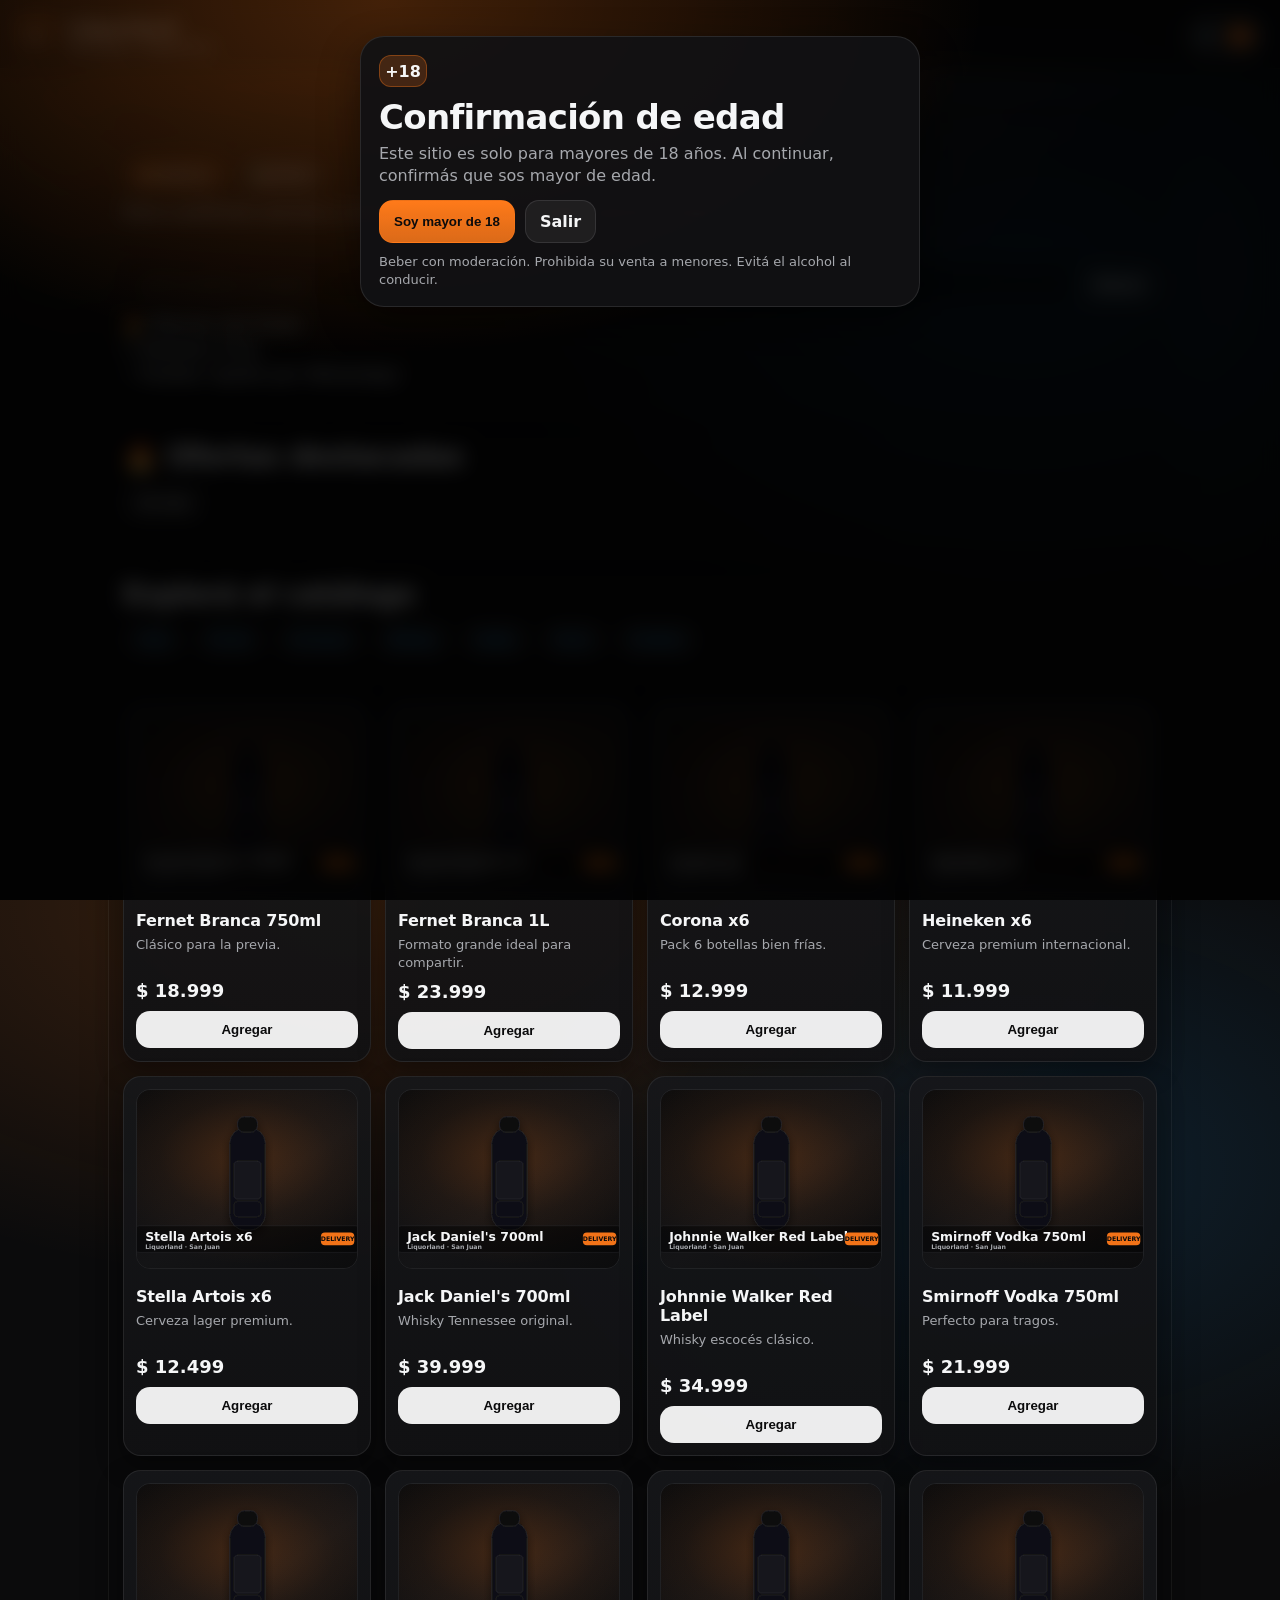
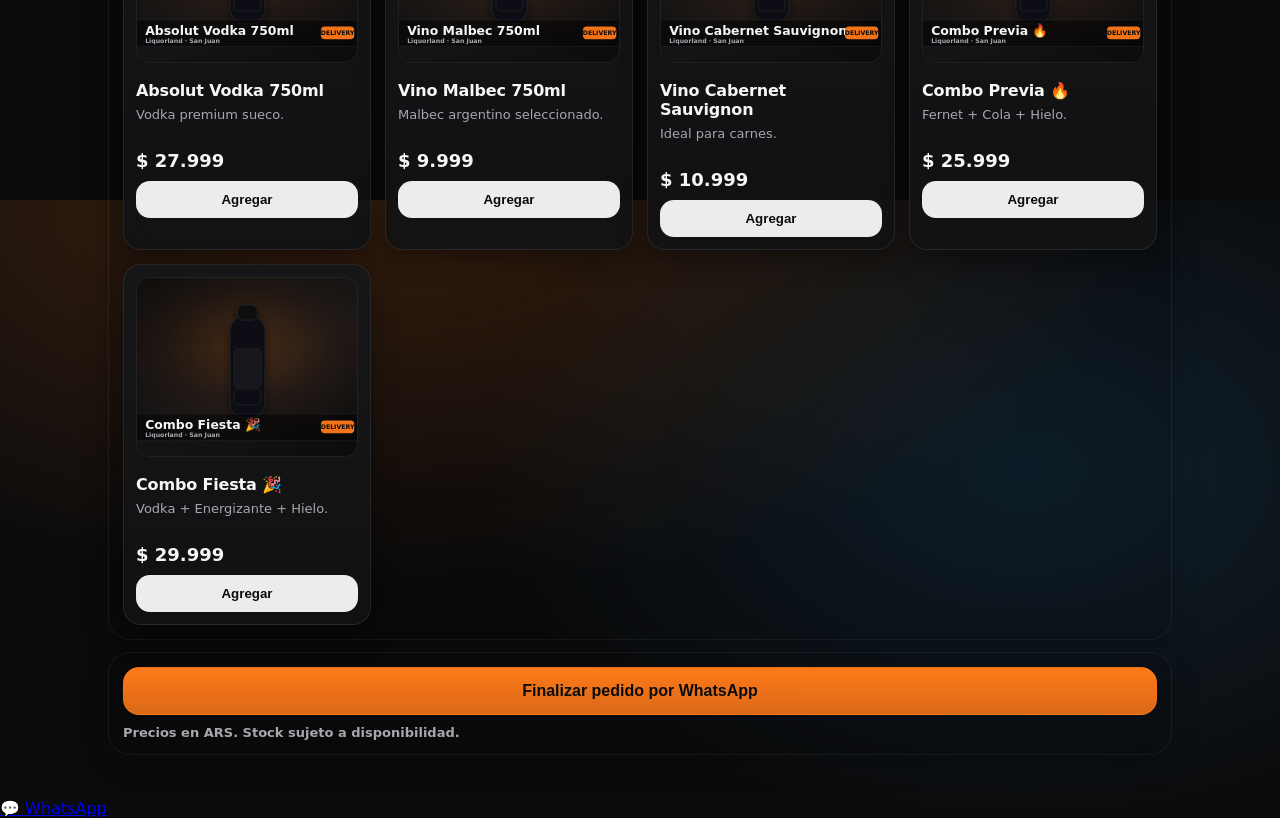
==== index.html @ d466c872 "Update index.html" ====
<!doctype html>
<html lang="es">
<head>
  <meta charset="utf-8" />
  <meta name="viewport" content="width=device-width,initial-scale=1" />
  <meta name="theme-color" content="#0b0b0c" />
  <title>Liquorland | Delivery San Juan</title>
  <meta name="description" content="Liquorland — Bebidas y entrega a domicilio en San Juan. Pedidos por WhatsApp. Catálogo tipo app." />

  <!-- PWA -->
  <link rel="manifest" href="manifest.webmanifest" />
  <link rel="icon" href="icons/icon-192.png" />
  <link rel="apple-touch-icon" href="icons/icon-192.png" />

  <link rel="stylesheet" href="styles.css" />
</head>

<body>

  <!-- AGE GATE (+18) -->
  <div class="agegate" id="ageGate">
    <div class="agegate__card" role="dialog" aria-modal="true">
      <div class="agegate__badge">+18</div>
      <h1 class="agegate__title">Confirmación de edad</h1>
      <p class="agegate__text">
        Este sitio es solo para mayores de 18 años. Al continuar, confirmás que sos mayor de edad.
      </p>

      <div class="agegate__actions">
        <button class="btn btn--primary" id="ageYes">Soy mayor de 18</button>
        <a class="btn btn--ghost" id="ageNo" href="https://www.google.com">Salir</a>
      </div>

      <p class="agegate__fineprint">
        Beber con moderación. Prohibida su venta a menores. Evitá el alcohol al conducir.
      </p>
    </div>
  </div>

  <!-- TOP BAR -->
  <header class="topbar">
    <div class="topbar__brand">
      <div class="logo">L</div>
      <div class="brandtext">
        <div class="brandname">Liquorland</div>
        <div class="brandsub">San Juan, Argentina</div>
      </div>
    </div>

    <button class="cartbtn" type="button" onclick="checkout()" aria-label="Carrito">
      <span class="carticon">🛒</span>
      <span class="cartcount" id="cartCount">0</span>
    </button>
  </header>

  <main class="wrap">

    <!-- BANNER SLIDER (como Liquorland AU) -->
    <section class="hero">
      <div class="hero__track" id="heroTrack"></div>
      <div class="hero__dots" id="heroDots"></div>
    </section>

    <!-- MODE SELECT -->
    <section class="mode">
      <div class="mode__row">
        <button class="pill pill--active" type="button">🚚 Delivery</button>
        <button class="pill" type="button">🛍️ Retiro</button>
      </div>
      <p class="mode__note">Para confirmar precios y disponibilidad, elegí cómo querés comprar hoy.</p>
    </section>

    <!-- SEARCH -->
    <section class="search">
      <div class="search__bar">
        <input id="searchInput" type="search" placeholder="¿Qué te podemos conseguir?" autocomplete="off" />
        <button id="searchBtn" type="button" class="btn btn--ghost">Buscar</button>
      </div>
      <div class="bullets">
        <div>🔥 Ofertas del finde</div>
        <div>❄️ Bebidas frías</div>
        <div>⚡ Pedido rápido por WhatsApp</div>
      </div>
    </section>

    <!-- OFERTAS DESTACADAS (auto) -->
    <section class="offers">
      <div class="offers__head">
        <h2 class="h2">🔥 Ofertas destacadas</h2>
        <button class="btn btn--ghost btn--sm" type="button" onclick="scrollOffers(1)">Ver más</button>
      </div>
      <div class="offers__row" id="offersRow"></div>
    </section>

    <!-- CATEGORIES -->
    <section class="cats">
      <h2 class="h2">Explorá el catálogo</h2>
      <div id="categories" class="categories"></div>
    </section>

    <!-- PRODUCTS GRID -->
    <section class="grid">
      <div id="products"></div>
    </section>

    <!-- CHECKOUT -->
    <section class="checkout">
      <button id="checkoutBtn" class="btn btn--primary btn--full" type="button" onclick="checkout()">
        Finalizar pedido por WhatsApp
      </button>
      <div class="installRow">
        <button id="installBtn" class="btn btn--ghost btn--full" type="button" style="display:none">
          📲 Instalar Liquorland (App)
        </button>
      </div>
      <p class="fine">Precios en ARS. Stock sujeto a disponibilidad.</p>
    </section>

  </main>

  <!-- WhatsApp Floating Button -->
  <a class="fab" id="fabWhats" href="#" target="_blank" rel="noopener">
    <span class="fab__icon">💬</span>
    <span class="fab__text">WhatsApp</span>
  </a>

  <script src="app.js"></script>

  <!-- AgeGate -->
  <script>
    (function () {
      const gate = document.getElementById("ageGate");
      const yes = document.getElementById("ageYes");
      if (!gate || !yes) return;

      const ok = localStorage.getItem("ageVerified") === "true";
      if (ok) gate.style.display = "none";

      yes.addEventListener("click", () => {
        localStorage.setItem("ageVerified", "true");
        gate.style.display = "none";
      });
    })();
  </script>
</body>
</html>
---- styles.css ----
/* =========================
   LIQUORLAND — APP UI CSS
   ========================= */

:root{
  --bg:#0b0b0c;
  --panel:#121214;
  --card:#16171a;
  --card2:#1b1c20;
  --text:#f5f6f7;
  --muted:#a6a8ad;
  --line:#23242a;
  --accent:#ff7a1a;
  --accent2:#2aa7ff;

  --r-xl:22px;
  --r-lg:18px;
  --r-md:14px;

  --shadow: 0 16px 40px rgba(0,0,0,.45);
}

*{box-sizing:border-box}
html,body{height:100%}
body{
  margin:0;
  font-family: system-ui, -apple-system, Segoe UI, Roboto, Arial;
  background: radial-gradient(1200px 600px at 30% 0%, rgba(255,122,26,.20), transparent 65%),
              radial-gradient(900px 600px at 80% 30%, rgba(42,167,255,.14), transparent 60%),
              var(--bg);
  color:var(--text);
}

/* =========================
   TOPBAR
========================= */
.topbar{
  position:sticky;
  top:0;
  z-index:50;
  display:flex;
  align-items:center;
  justify-content:space-between;
  gap:12px;
  padding:14px 14px 10px;
  background: rgba(11,11,12,.78);
  backdrop-filter: blur(14px);
  border-bottom:1px solid rgba(255,255,255,.06);
}

.topbar__brand{
  display:flex;
  align-items:center;
  gap:10px;
  min-width:0;
}
.logo{
  width:44px;
  height:44px;
  border-radius:14px;
  display:grid;
  place-items:center;
  font-weight:900;
  background: linear-gradient(180deg, rgba(255,122,26,.22), rgba(0,0,0,.22));
  border: 1px solid rgba(255,122,26,.35);
  box-shadow: 0 10px 30px rgba(0,0,0,.35);
}
.brandtext{min-width:0}
.brandname{
  font-weight:900;
  font-size:18px;
  line-height:1.1;
}
.brandsub{
  color:var(--muted);
  font-weight:600;
  font-size:13px;
  margin-top:2px;
}

.cartbtn{
  display:flex;
  align-items:center;
  gap:8px;
  padding:10px 12px;
  border-radius:999px;
  background: rgba(255,255,255,.08);
  border: 1px solid rgba(255,255,255,.10);
  color:var(--text);
}
.cartbtn:active{transform:scale(.98)}
.carticon{font-size:18px}
.cartcount{
  min-width:26px;
  height:22px;
  padding:0 8px;
  border-radius:999px;
  background: rgba(255,122,26,.85);
  color:#0b0b0c;
  font-weight:900;
  display:grid;
  place-items:center;
}

/* =========================
   WRAP / SECTIONS
========================= */
.wrap{
  max-width:1100px;
  margin:0 auto;
  padding:12px 12px 26px;
}

.h2{
  margin: 14px 0 10px;
  font-size:28px;
  letter-spacing:-.02em;
}

section{
  background: rgba(0,0,0,.14);
  border: 1px solid rgba(255,255,255,.06);
  border-radius: var(--r-xl);
  box-shadow: 0 10px 30px rgba(0,0,0,.18);
  padding:14px;
  margin: 12px 0;
}

/* =========================
   AGE GATE
========================= */
.agegate{
  position:fixed;
  inset:0;
  z-index:999;
  display:flex;
  align-items:flex-start;
  justify-content:center;
  padding:18px;
  background:
    radial-gradient(1000px 600px at 30% 0%, rgba(255,122,26,.25), transparent 60%),
    rgba(0,0,0,.78);
  backdrop-filter: blur(10px);
}
.agegate__card{
  width:min(560px, 100%);
  margin-top:18px;
  background: rgba(18,18,20,.92);
  border: 1px solid rgba(255,255,255,.10);
  border-radius: 24px;
  padding:18px;
  box-shadow: var(--shadow);
}
.agegate__badge{
  width:48px;
  height:32px;
  border-radius:12px;
  display:grid;
  place-items:center;
  font-weight:900;
  background: rgba(255,122,26,.20);
  border:1px solid rgba(255,122,26,.35);
}
.agegate__title{
  margin:10px 0 6px;
  font-size:34px;
  letter-spacing:-.02em;
}
.agegate__text{
  margin:0 0 14px;
  color:var(--muted);
  line-height:1.35;
}
.agegate__actions{
  display:flex;
  gap:10px;
  flex-wrap:wrap;
  margin: 10px 0 10px;
}
.agegate__fineprint{
  margin:10px 0 0;
  color:var(--muted);
  font-size:13px;
  line-height:1.35;
}

/* =========================
   BUTTONS / PILLS
========================= */
.btn{
  border:none;
  cursor:pointer;
  text-decoration:none;
  display:inline-flex;
  align-items:center;
  justify-content:center;
  gap:8px;
  padding:11px 14px;
  border-radius: 14px;
  font-weight:800;
  color:var(--text);
  background: rgba(255,255,255,.08);
  border:1px solid rgba(255,255,255,.10);
}
.btn:active{transform:scale(.98)}
.btn--primary{
  background: linear-gradient(180deg, rgba(255,122,26,1), rgba(255,122,26,.85));
  color:#0b0b0c;
  border:1px solid rgba(255,122,26,.45);
}
.btn--ghost{
  background: rgba(255,255,255,.06);
}
.btn--full{
  width:100%;
  padding:14px 16px;
  border-radius: 16px;
  font-size:16px;
}

.mode{
  position:relative;
}
.mode__note{
  margin:10px 0 0;
  color:var(--muted);
  font-weight:600;
}

.pill{
  border:none;
  cursor:pointer;
  padding:10px 14px;
  border-radius:999px;
  font-weight:900;
  color:var(--text);
  background: rgba(255,255,255,.07);
  border:1px solid rgba(255,255,255,.10);
  margin-right:8px;
}
.pill--active{
  background: rgba(255,122,26,.16);
  border:1px solid rgba(255,122,26,.38);
}

/* =========================
   SEARCH
========================= */
.search__bar{
  display:flex;
  gap:10px;
  align-items:center;
}
.search input{
  width:100%;
  padding:12px 14px;
  border-radius: 14px;
  outline:none;
  border:1px solid rgba(255,255,255,.10);
  background: rgba(0,0,0,.30);
  color:var(--text);
}
.search input::placeholder{color:rgba(245,246,247,.45)}
.bullets{
  margin-top:10px;
  display:grid;
  gap:6px;
  color:var(--muted);
  font-weight:650;
}

/* =========================
   CATEGORIES
========================= */
.categories{
  display:flex;
  gap:10px;
  flex-wrap:wrap;
}
.cat{
  padding:10px 14px;
  border-radius:999px;
  border:1px solid rgba(255,255,255,.10);
  background: rgba(255,255,255,.06);
  color: var(--accent2);
  font-weight:900;
  cursor:pointer;
}
.cat:active{transform:scale(.98)}

/* =========================
   PRODUCT GRID (APP CARDS)
========================= */
#products{
  display:grid;
  grid-template-columns: repeat(2, 1fr);
  gap:14px;
}

.card{
  background: linear-gradient(180deg, rgba(22,23,26,.92), rgba(18,18,20,.92));
  border: 1px solid rgba(255,255,255,.08);
  border-radius: 18px;
  padding:12px;
  box-shadow: 0 10px 26px rgba(0,0,0,.35);
  overflow:hidden;
}

.card img{
  width:100%;
  height:170px;
  object-fit:cover;
  border-radius: 14px;
  margin-bottom:10px;
  border:1px solid rgba(255,255,255,.06);
}

.card h3{
  margin:4px 0 6px;
  font-size:16px;
  letter-spacing:-.01em;
}

.card p{
  margin:0 0 10px;
  color:var(--muted);
  font-size:13px;
  line-height:1.35;
  min-height:34px;
}

.card strong{
  display:block;
  font-size:18px;
  margin: 0 0 10px;
}

.card button{
  width:100%;
  border:none;
  padding:11px 12px;
  border-radius: 14px;
  font-weight:900;
  background: rgba(255,255,255,.92);
  color:#0b0b0c;
  cursor:pointer;
}
.card button:active{transform:scale(.98)}

/* =========================
   CHECKOUT
========================= */
.checkout .fine{
  margin:10px 0 0;
  color:var(--muted);
  font-weight:600;
  font-size:13px;
}

/* =========================
   RESPONSIVE
========================= */
@media (min-width: 720px){
  .wrap{padding:18px 18px 32px}
  #products{grid-template-columns: repeat(3, 1fr)}
  .card img{height:180px}
}
@media (min-width: 980px){
  #products{grid-template-columns: repeat(4, 1fr)}
}

/* nice focus */
button:focus, a:focus, input:focus{
  outline: 2px solid rgba(42,167,255,.45);
  outline-offset: 2px;
}
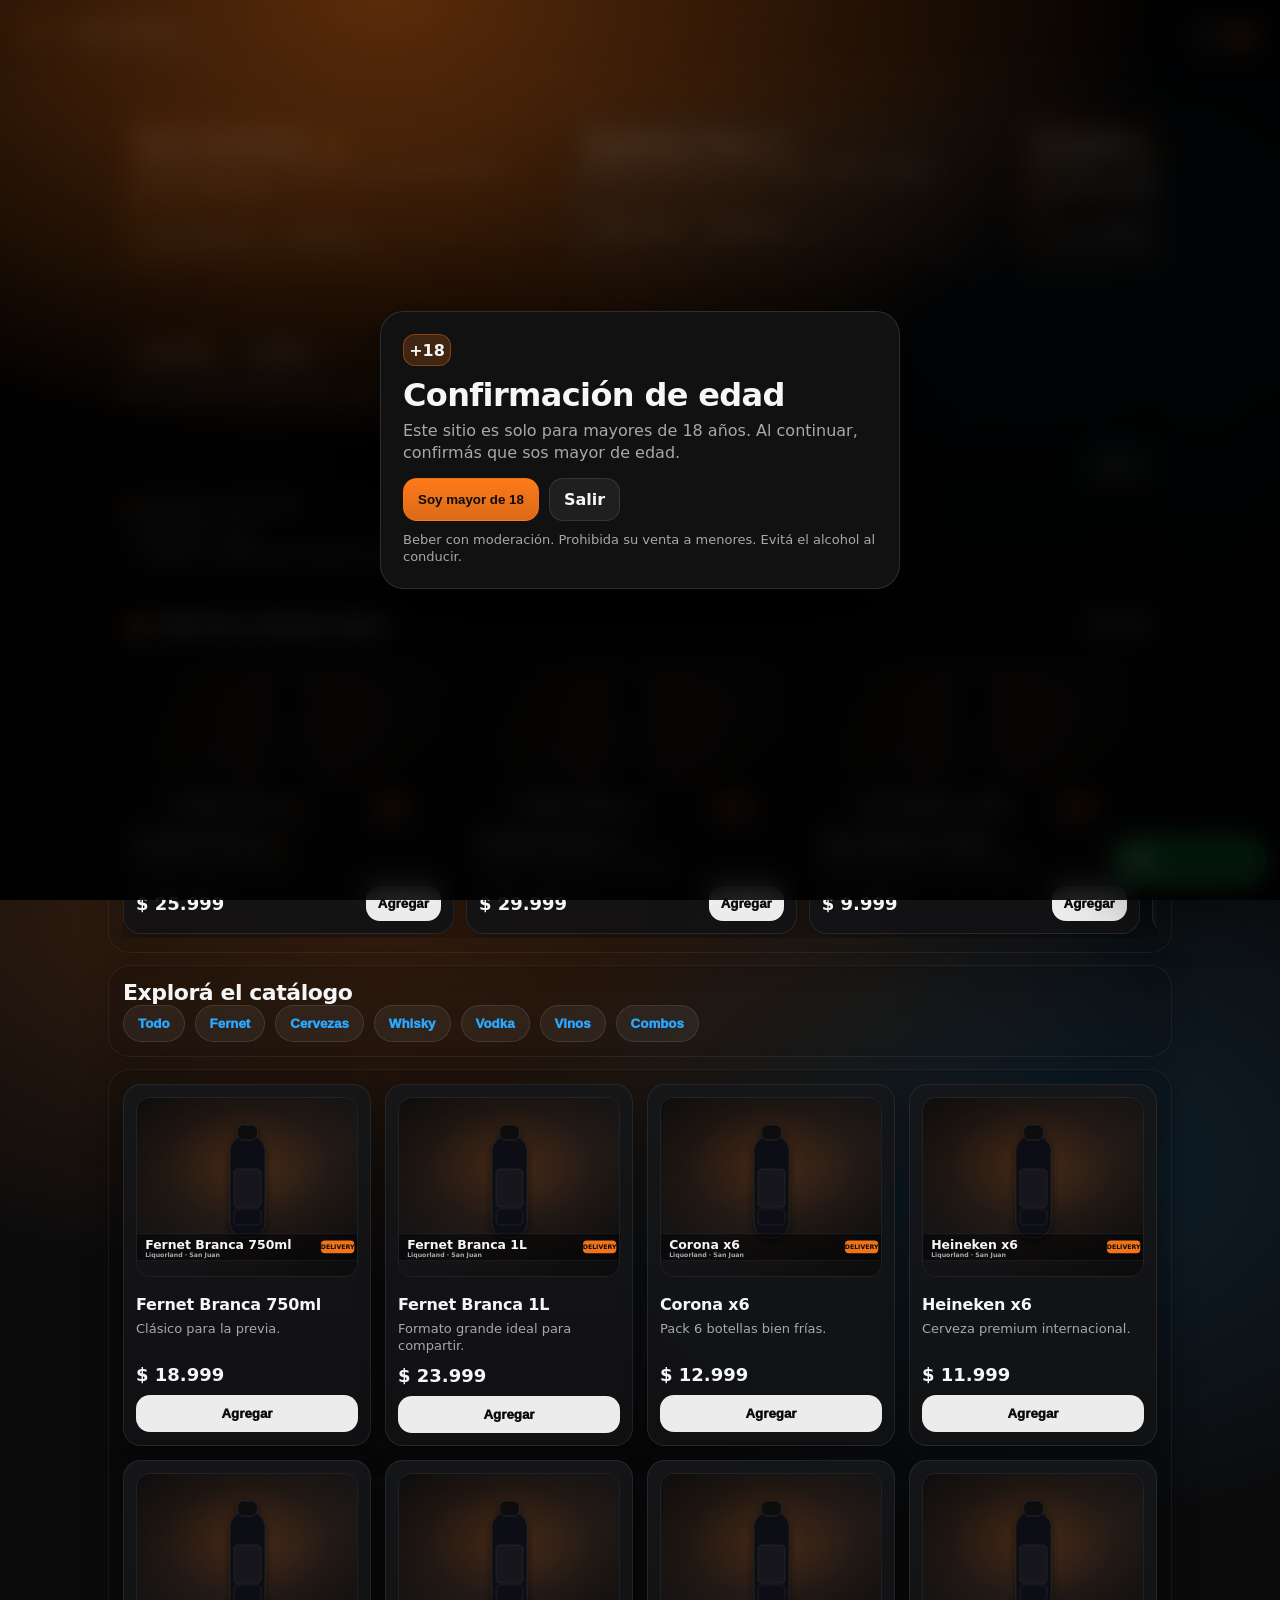
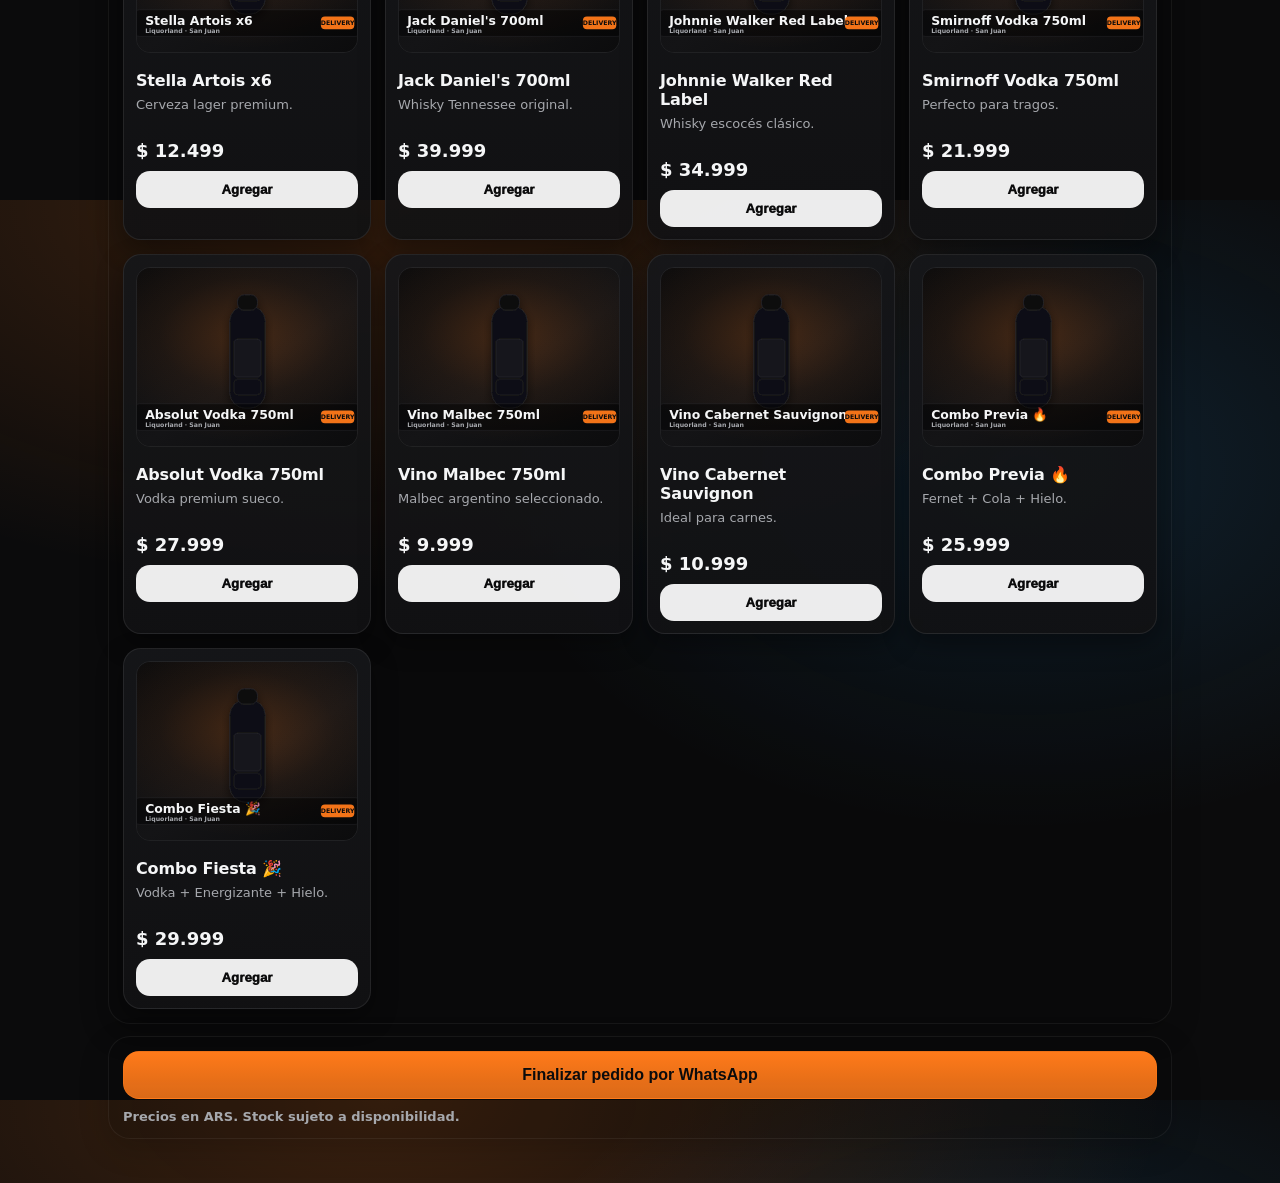
==== commit 28103db0: "Update index.html" ====
--- a/index.html
+++ b/index.html
@@ -1,6 +1,8 @@
 <!doctype html>
 <html lang="es">
 <head>
+  <link rel="manifest" href="manifest.json">
+<meta name="theme-color" content="#ff7a00">
   <meta charset="utf-8" />
   <meta name="viewport" content="width=device-width,initial-scale=1" />
   <meta name="theme-color" content="#0b0b0c" />
--- a/styles.css
+++ b/styles.css
@@ -30,6 +30,8 @@
               var(--bg);
   color:var(--text);
 }
+
+a{color:inherit}
 
 /* =========================
    TOPBAR
@@ -112,8 +114,8 @@
 }
 
 .h2{
-  margin: 14px 0 10px;
-  font-size:28px;
+  margin: 0;
+  font-size:22px;
   letter-spacing:-.02em;
 }
 
@@ -127,6 +129,77 @@
 }
 
 /* =========================
+   HERO BANNERS
+========================= */
+.hero{
+  padding: 12px;
+  overflow:hidden;
+}
+.hero__track{
+  display:flex;
+  gap:12px;
+  overflow:auto;
+  scroll-snap-type:x mandatory;
+  -webkit-overflow-scrolling: touch;
+  padding-bottom: 8px;
+}
+.hero__track::-webkit-scrollbar{display:none}
+.heroCard{
+  min-width: 86%;
+  scroll-snap-align:start;
+  border-radius: 20px;
+  border: 1px solid rgba(255,255,255,.10);
+  overflow:hidden;
+  position:relative;
+  box-shadow: 0 18px 50px rgba(0,0,0,.35);
+}
+.heroCard__inner{
+  padding:18px;
+  min-height: 150px;
+  display:flex;
+  flex-direction:column;
+  justify-content:space-between;
+  gap:10px;
+}
+.heroTitle{
+  font-size:24px;
+  font-weight:950;
+  letter-spacing:-.02em;
+}
+.heroSub{
+  color: rgba(245,246,247,.80);
+  font-weight:650;
+  line-height:1.25;
+}
+.heroCta{
+  display:flex;
+  gap:10px;
+  align-items:center;
+  margin-top:6px;
+}
+.chip{
+  display:inline-flex;
+  align-items:center;
+  justify-content:center;
+  padding:8px 12px;
+  border-radius:999px;
+  font-weight:900;
+  border:1px solid rgba(255,255,255,.14);
+  background: rgba(0,0,0,.22);
+}
+.hero__dots{
+  display:flex;
+  gap:7px;
+  justify-content:center;
+  margin-top: 10px;
+}
+.dot{
+  width:7px;height:7px;border-radius:99px;
+  background: rgba(255,255,255,.18);
+}
+.dot--on{background: rgba(255,122,26,.95)}
+
+/* =========================
    AGE GATE
 ========================= */
 .agegate{
@@ -134,22 +207,22 @@
   inset:0;
   z-index:999;
   display:flex;
-  align-items:flex-start;
+  align-items:center;
   justify-content:center;
-  padding:18px;
+  padding:20px;
   background:
-    radial-gradient(1000px 600px at 30% 0%, rgba(255,122,26,.25), transparent 60%),
-    rgba(0,0,0,.78);
-  backdrop-filter: blur(10px);
+    radial-gradient(1200px 700px at 30% 0%, rgba(255,122,26,.35), transparent 65%),
+    rgba(0,0,0,.85);
+  backdrop-filter: blur(12px);
 }
 .agegate__card{
-  width:min(560px, 100%);
-  margin-top:18px;
-  background: rgba(18,18,20,.92);
-  border: 1px solid rgba(255,255,255,.10);
-  border-radius: 24px;
-  padding:18px;
-  box-shadow: var(--shadow);
+  width:100%;
+  max-width:520px;
+  background: rgba(18,18,20,.95);
+  border:1px solid rgba(255,255,255,.12);
+  border-radius:24px;
+  padding:22px;
+  box-shadow:0 30px 80px rgba(0,0,0,.6);
 }
 .agegate__badge{
   width:48px;
@@ -163,7 +236,7 @@
 }
 .agegate__title{
   margin:10px 0 6px;
-  font-size:34px;
+  font-size:32px;
   letter-spacing:-.02em;
 }
 .agegate__text{
@@ -197,7 +270,7 @@
   gap:8px;
   padding:11px 14px;
   border-radius: 14px;
-  font-weight:800;
+  font-weight:900;
   color:var(--text);
   background: rgba(255,255,255,.08);
   border:1px solid rgba(255,255,255,.10);
@@ -217,14 +290,17 @@
   border-radius: 16px;
   font-size:16px;
 }
-
-.mode{
-  position:relative;
-}
+.btn--sm{
+  padding:9px 12px;
+  border-radius: 12px;
+  font-size:14px;
+}
+
+.mode__row{display:flex;gap:10px;flex-wrap:wrap}
 .mode__note{
   margin:10px 0 0;
   color:var(--muted);
-  font-weight:600;
+  font-weight:650;
 }
 
 .pill{
@@ -232,11 +308,10 @@
   cursor:pointer;
   padding:10px 14px;
   border-radius:999px;
-  font-weight:900;
+  font-weight:950;
   color:var(--text);
   background: rgba(255,255,255,.07);
   border:1px solid rgba(255,255,255,.10);
-  margin-right:8px;
 }
 .pill--active{
   background: rgba(255,122,26,.16);
@@ -270,6 +345,63 @@
 }
 
 /* =========================
+   OFERTAS ROW
+========================= */
+.offers__head{
+  display:flex;
+  align-items:center;
+  justify-content:space-between;
+  gap:10px;
+  margin-bottom:10px;
+}
+.offers__row{
+  display:flex;
+  gap:12px;
+  overflow:auto;
+  -webkit-overflow-scrolling: touch;
+  scroll-snap-type:x mandatory;
+  padding-bottom: 4px;
+}
+.offers__row::-webkit-scrollbar{display:none}
+
+.offerCard{
+  min-width: 78%;
+  scroll-snap-align:start;
+  background: linear-gradient(180deg, rgba(22,23,26,.92), rgba(18,18,20,.92));
+  border: 1px solid rgba(255,255,255,.08);
+  border-radius: 18px;
+  padding:12px;
+  box-shadow: 0 10px 26px rgba(0,0,0,.35);
+}
+.offerCard img{
+  width:100%;
+  height:150px;
+  object-fit:cover;
+  border-radius: 14px;
+  margin-bottom:10px;
+  border:1px solid rgba(255,255,255,.06);
+}
+.offerCard h3{margin:4px 0 6px;font-size:16px}
+.offerCard p{margin:0 0 10px;color:var(--muted);font-size:13px;line-height:1.35}
+.offerBottom{
+  display:flex;
+  align-items:center;
+  justify-content:space-between;
+  gap:10px;
+}
+.offerBottom strong{font-size:18px}
+.offerBottom button{
+  border:none;
+  padding:10px 12px;
+  border-radius: 14px;
+  font-weight:950;
+  background: rgba(255,255,255,.92);
+  color:#0b0b0c;
+  cursor:pointer;
+}
+.offerBottom button:active{transform:scale(.98)}
+
+/* =========================
    CATEGORIES
 ========================= */
 .categories{
@@ -283,7 +415,7 @@
   border:1px solid rgba(255,255,255,.10);
   background: rgba(255,255,255,.06);
   color: var(--accent2);
-  font-weight:900;
+  font-weight:950;
   cursor:pointer;
 }
 .cat:active{transform:scale(.98)}
@@ -340,7 +472,7 @@
   border:none;
   padding:11px 12px;
   border-radius: 14px;
-  font-weight:900;
+  font-weight:950;
   background: rgba(255,255,255,.92);
   color:#0b0b0c;
   cursor:pointer;
@@ -353,9 +485,33 @@
 .checkout .fine{
   margin:10px 0 0;
   color:var(--muted);
-  font-weight:600;
+  font-weight:650;
   font-size:13px;
 }
+.installRow{margin-top:10px}
+
+/* =========================
+   FLOATING WHATSAPP BUTTON
+========================= */
+.fab{
+  position:fixed;
+  right:14px;
+  bottom:16px;
+  z-index:60;
+  display:flex;
+  align-items:center;
+  gap:10px;
+  padding:12px 14px;
+  border-radius:999px;
+  background: rgba(37, 211, 102, .92);
+  color:#0b0b0c;
+  font-weight:950;
+  border: 1px solid rgba(255,255,255,.18);
+  box-shadow: 0 18px 60px rgba(0,0,0,.45);
+  text-decoration:none;
+}
+.fab:active{transform:scale(.98)}
+.fab__icon{font-size:18px}
 
 /* =========================
    RESPONSIVE
@@ -364,9 +520,13 @@
   .wrap{padding:18px 18px 32px}
   #products{grid-template-columns: repeat(3, 1fr)}
   .card img{height:180px}
+  .heroCard{min-width: 56%}
+  .offerCard{min-width: 44%}
 }
 @media (min-width: 980px){
   #products{grid-template-columns: repeat(4, 1fr)}
+  .heroCard{min-width: 42%}
+  .offerCard{min-width: 32%}
 }
 
 /* nice focus */
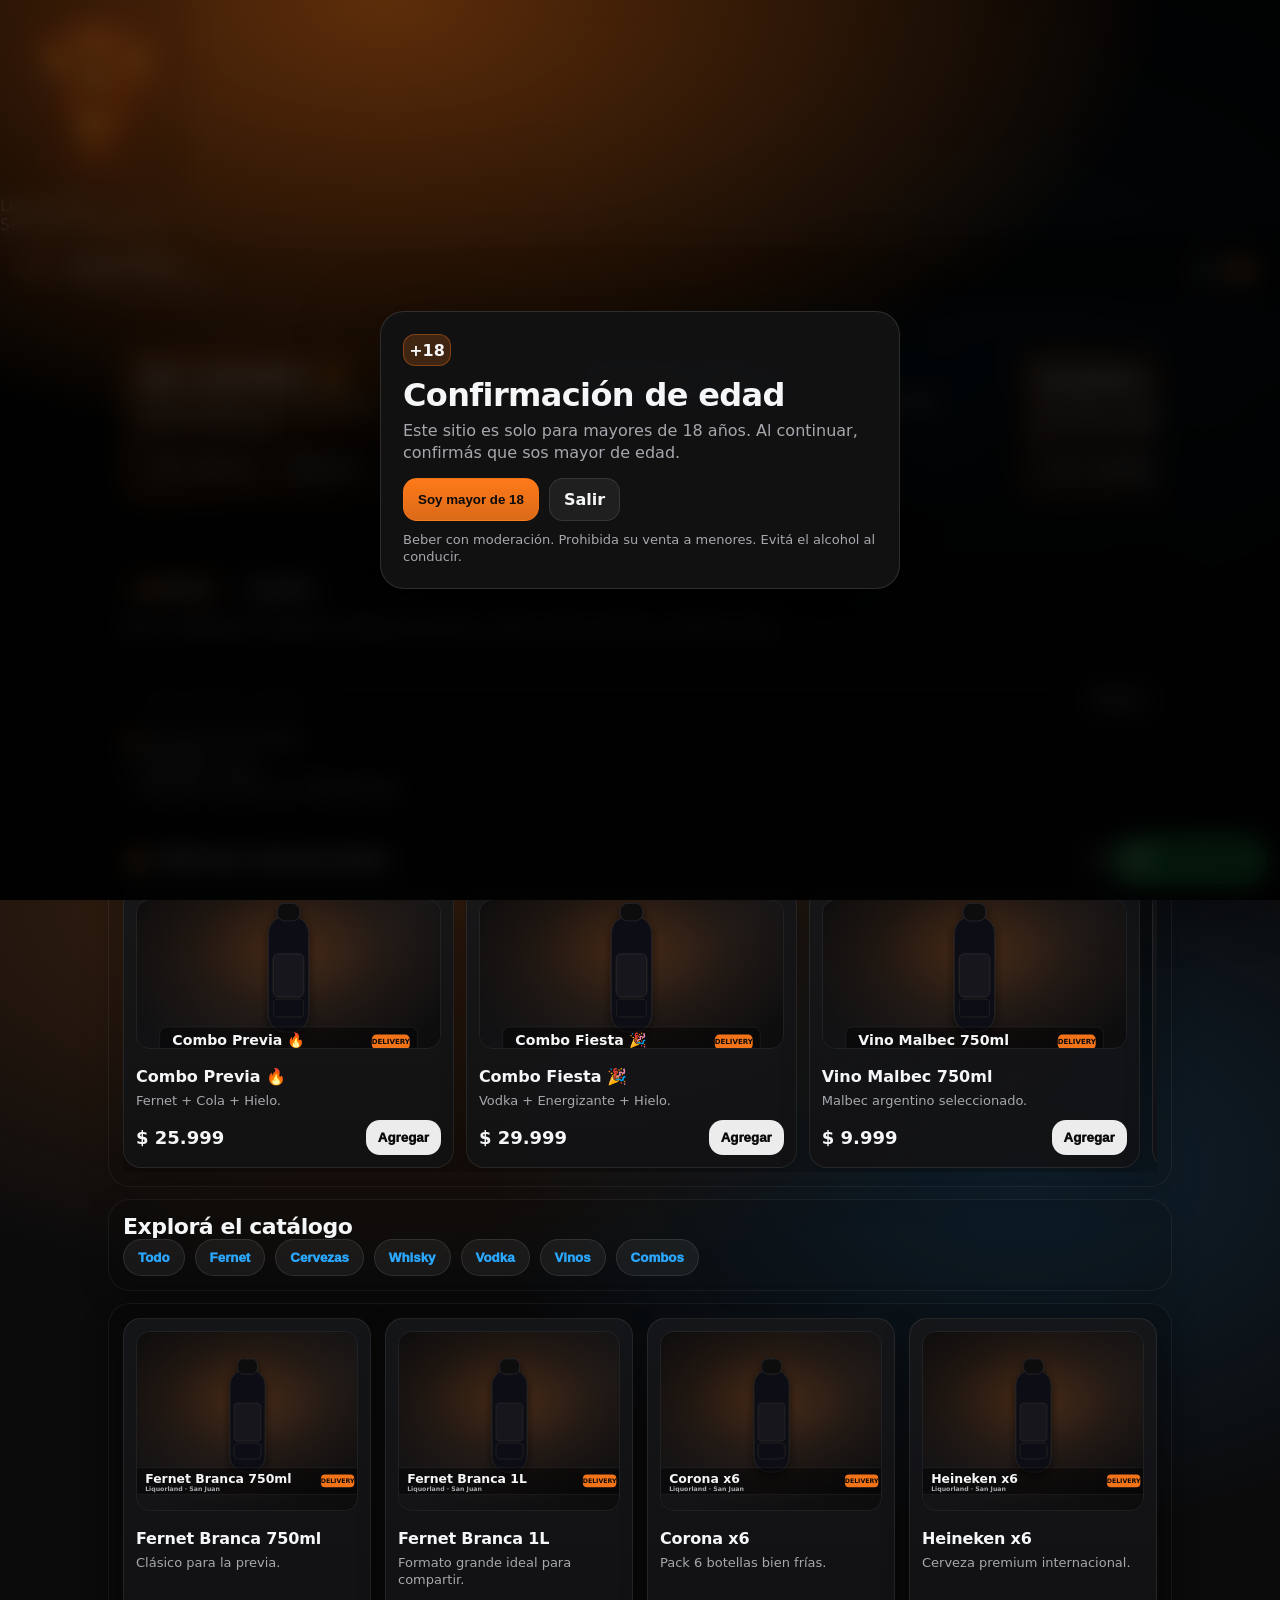
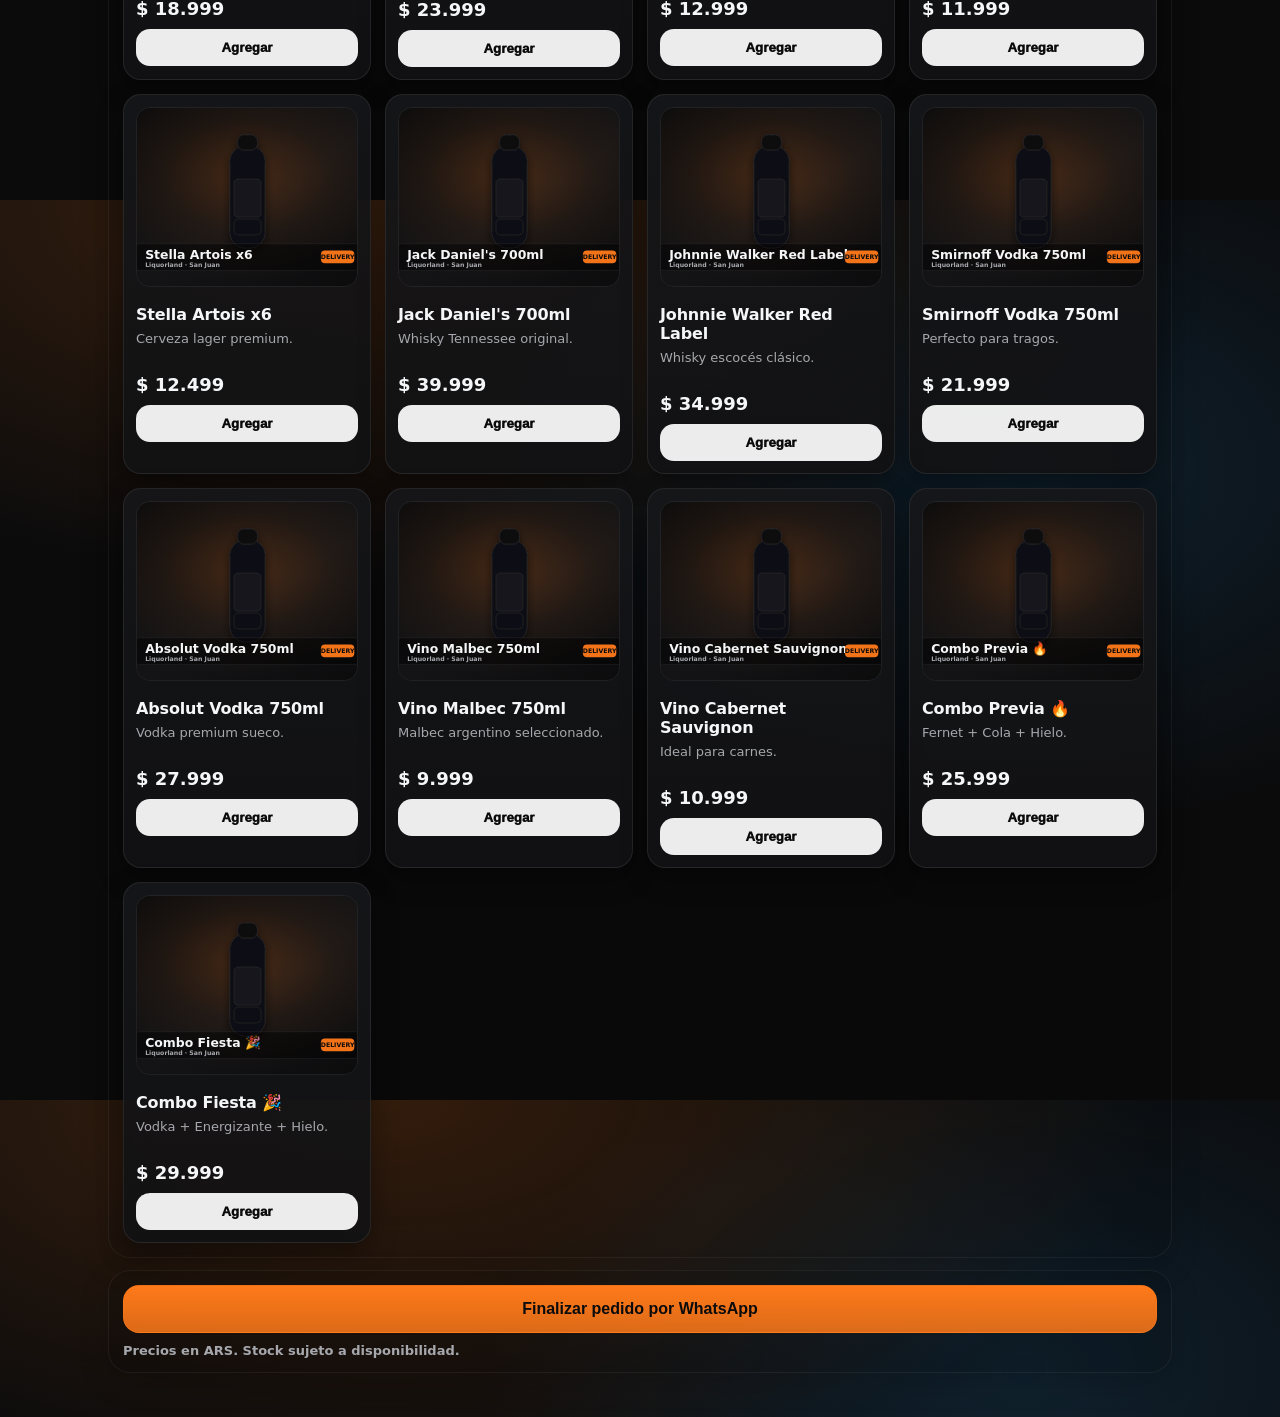
==== commit 9f0c73cc: "Update index.html" ====
--- a/index.html
+++ b/index.html
@@ -18,7 +18,15 @@
 </head>
 
 <body>
-
+<!-- Splash (app-like) -->
+<div id="splash" class="splash" aria-hidden="true">
+  <div class="splash__card">
+    <img class="splash__icon" src="icons/icon-192.png" alt="LiquorStore" />
+    <div class="splash__title">LiquorStore</div>
+    <div class="splash__sub">San Juan, Argentina</div>
+    <div class="splash__bar"><span></span></div>
+  </div>
+</div>
   <!-- AGE GATE (+18) -->
   <div class="agegate" id="ageGate">
     <div class="agegate__card" role="dialog" aria-modal="true">
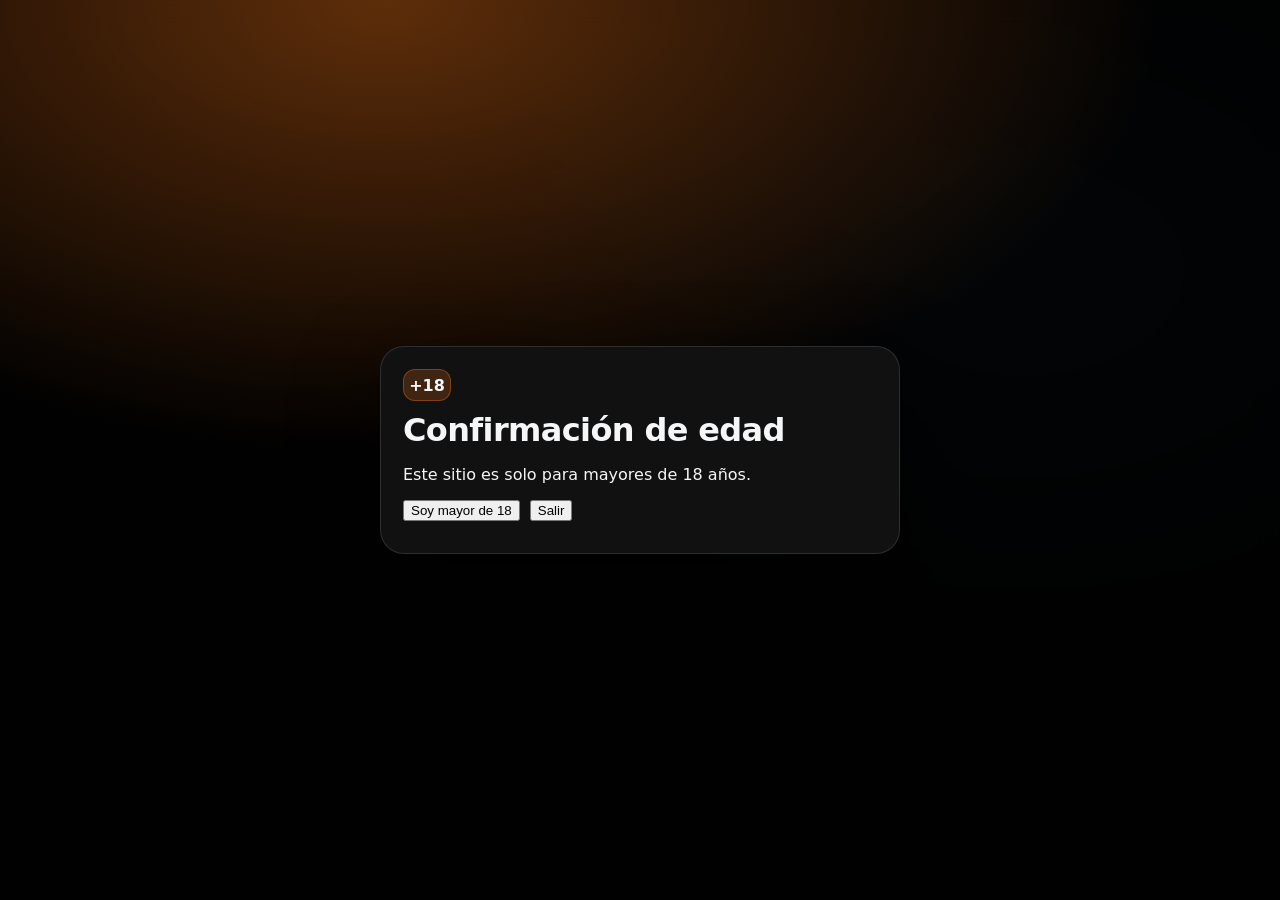
==== commit ff44b233: "Update index.html" ====
--- a/index.html
+++ b/index.html
@@ -1,156 +1,83 @@
-<!doctype html>
+<!DOCTYPE html>
 <html lang="es">
 <head>
-  <link rel="manifest" href="manifest.json">
-<meta name="theme-color" content="#ff7a00">
-  <meta charset="utf-8" />
-  <meta name="viewport" content="width=device-width,initial-scale=1" />
-  <meta name="theme-color" content="#0b0b0c" />
-  <title>Liquorland | Delivery San Juan</title>
-  <meta name="description" content="Liquorland — Bebidas y entrega a domicilio en San Juan. Pedidos por WhatsApp. Catálogo tipo app." />
+  <meta charset="UTF-8" />
+  <meta name="viewport" content="width=device-width, initial-scale=1.0" />
+  <title>LiquorStore</title>
 
   <!-- PWA -->
-  <link rel="manifest" href="manifest.webmanifest" />
-  <link rel="icon" href="icons/icon-192.png" />
-  <link rel="apple-touch-icon" href="icons/icon-192.png" />
+  <link rel="manifest" href="manifest.json">
+  <meta name="theme-color" content="#0b0b0c">
+  <meta name="apple-mobile-web-app-capable" content="yes">
+  <meta name="apple-mobile-web-app-status-bar-style" content="black-translucent">
+  <meta name="apple-mobile-web-app-title" content="LiquorStore">
+  <link rel="apple-touch-icon" href="icons/icon-192.png">
 
-  <link rel="stylesheet" href="styles.css" />
+  <link rel="stylesheet" href="styles.css">
 </head>
 
 <body>
-<!-- Splash (app-like) -->
-<div id="splash" class="splash" aria-hidden="true">
+
+<!-- ================= Splash ================= -->
+<div id="splash" class="splash">
   <div class="splash__card">
-    <img class="splash__icon" src="icons/icon-192.png" alt="LiquorStore" />
+    <img class="splash__icon" src="icons/icon-192.png" alt="LiquorStore">
     <div class="splash__title">LiquorStore</div>
     <div class="splash__sub">San Juan, Argentina</div>
     <div class="splash__bar"><span></span></div>
   </div>
 </div>
-  <!-- AGE GATE (+18) -->
-  <div class="agegate" id="ageGate">
-    <div class="agegate__card" role="dialog" aria-modal="true">
-      <div class="agegate__badge">+18</div>
-      <h1 class="agegate__title">Confirmación de edad</h1>
-      <p class="agegate__text">
-        Este sitio es solo para mayores de 18 años. Al continuar, confirmás que sos mayor de edad.
-      </p>
 
-      <div class="agegate__actions">
-        <button class="btn btn--primary" id="ageYes">Soy mayor de 18</button>
-        <a class="btn btn--ghost" id="ageNo" href="https://www.google.com">Salir</a>
-      </div>
-
-      <p class="agegate__fineprint">
-        Beber con moderación. Prohibida su venta a menores. Evitá el alcohol al conducir.
-      </p>
+<!-- ================= Age Gate ================= -->
+<div class="agegate" id="ageGate">
+  <div class="agegate__card">
+    <div class="agegate__badge">+18</div>
+    <h1 class="agegate__title">Confirmación de edad</h1>
+    <p>Este sitio es solo para mayores de 18 años.</p>
+    <div class="agegate__actions">
+      <button onclick="acceptAge()">Soy mayor de 18</button>
+      <button onclick="window.location.href='https://google.com'">Salir</button>
     </div>
   </div>
+</div>
 
-  <!-- TOP BAR -->
-  <header class="topbar">
-    <div class="topbar__brand">
-      <div class="logo">L</div>
-      <div class="brandtext">
-        <div class="brandname">Liquorland</div>
-        <div class="brandsub">San Juan, Argentina</div>
-      </div>
-    </div>
+<!-- ================= Contenido Principal ================= -->
+<div id="app">
+  <!-- Tu contenido actual vive acá -->
+</div>
 
-    <button class="cartbtn" type="button" onclick="checkout()" aria-label="Carrito">
-      <span class="carticon">🛒</span>
-      <span class="cartcount" id="cartCount">0</span>
-    </button>
-  </header>
+<script src="app.js"></script>
 
-  <main class="wrap">
+<!-- ================= Splash Script ================= -->
+<script>
+window.addEventListener("load", () => {
+  const splash = document.getElementById("splash");
+  if (!splash) return;
+  setTimeout(() => splash.style.opacity = "0", 500);
+  setTimeout(() => splash.remove(), 1100);
+});
+</script>
 
-    <!-- BANNER SLIDER (como Liquorland AU) -->
-    <section class="hero">
-      <div class="hero__track" id="heroTrack"></div>
-      <div class="hero__dots" id="heroDots"></div>
-    </section>
+<!-- ================= Age Gate Script ================= -->
+<script>
+function acceptAge() {
+  localStorage.setItem("ageVerified", "true");
+  document.getElementById("ageGate").style.display = "none";
+}
 
-    <!-- MODE SELECT -->
-    <section class="mode">
-      <div class="mode__row">
-        <button class="pill pill--active" type="button">🚚 Delivery</button>
-        <button class="pill" type="button">🛍️ Retiro</button>
-      </div>
-      <p class="mode__note">Para confirmar precios y disponibilidad, elegí cómo querés comprar hoy.</p>
-    </section>
+window.addEventListener("load", () => {
+  if (localStorage.getItem("ageVerified") === "true") {
+    document.getElementById("ageGate").style.display = "none";
+  }
+});
+</script>
 
-    <!-- SEARCH -->
-    <section class="search">
-      <div class="search__bar">
-        <input id="searchInput" type="search" placeholder="¿Qué te podemos conseguir?" autocomplete="off" />
-        <button id="searchBtn" type="button" class="btn btn--ghost">Buscar</button>
-      </div>
-      <div class="bullets">
-        <div>🔥 Ofertas del finde</div>
-        <div>❄️ Bebidas frías</div>
-        <div>⚡ Pedido rápido por WhatsApp</div>
-      </div>
-    </section>
+<!-- ================= Service Worker ================= -->
+<script>
+if ("serviceWorker" in navigator) {
+  navigator.serviceWorker.register("./sw.js");
+}
+</script>
 
-    <!-- OFERTAS DESTACADAS (auto) -->
-    <section class="offers">
-      <div class="offers__head">
-        <h2 class="h2">🔥 Ofertas destacadas</h2>
-        <button class="btn btn--ghost btn--sm" type="button" onclick="scrollOffers(1)">Ver más</button>
-      </div>
-      <div class="offers__row" id="offersRow"></div>
-    </section>
-
-    <!-- CATEGORIES -->
-    <section class="cats">
-      <h2 class="h2">Explorá el catálogo</h2>
-      <div id="categories" class="categories"></div>
-    </section>
-
-    <!-- PRODUCTS GRID -->
-    <section class="grid">
-      <div id="products"></div>
-    </section>
-
-    <!-- CHECKOUT -->
-    <section class="checkout">
-      <button id="checkoutBtn" class="btn btn--primary btn--full" type="button" onclick="checkout()">
-        Finalizar pedido por WhatsApp
-      </button>
-      <div class="installRow">
-        <button id="installBtn" class="btn btn--ghost btn--full" type="button" style="display:none">
-          📲 Instalar Liquorland (App)
-        </button>
-      </div>
-      <p class="fine">Precios en ARS. Stock sujeto a disponibilidad.</p>
-    </section>
-
-  </main>
-
-  <!-- WhatsApp Floating Button -->
-  <a class="fab" id="fabWhats" href="#" target="_blank" rel="noopener">
-    <span class="fab__icon">💬</span>
-    <span class="fab__text">WhatsApp</span>
-  </a>
-
-  <script src="app.js"></script>
-
-  <!-- AgeGate -->
-  <script>
-    (function () {
-      const gate = document.getElementById("ageGate");
-      const yes = document.getElementById("ageYes");
-      if (!gate || !yes) return;
-
-      const ok = localStorage.getItem("ageVerified") === "true";
-      if (ok) gate.style.display = "none";
-
-      yes.addEventListener("click", () => {
-        localStorage.setItem("ageVerified", "true");
-        gate.style.display = "none";
-      });
-    })();
-  </script>
 </body>
 </html>
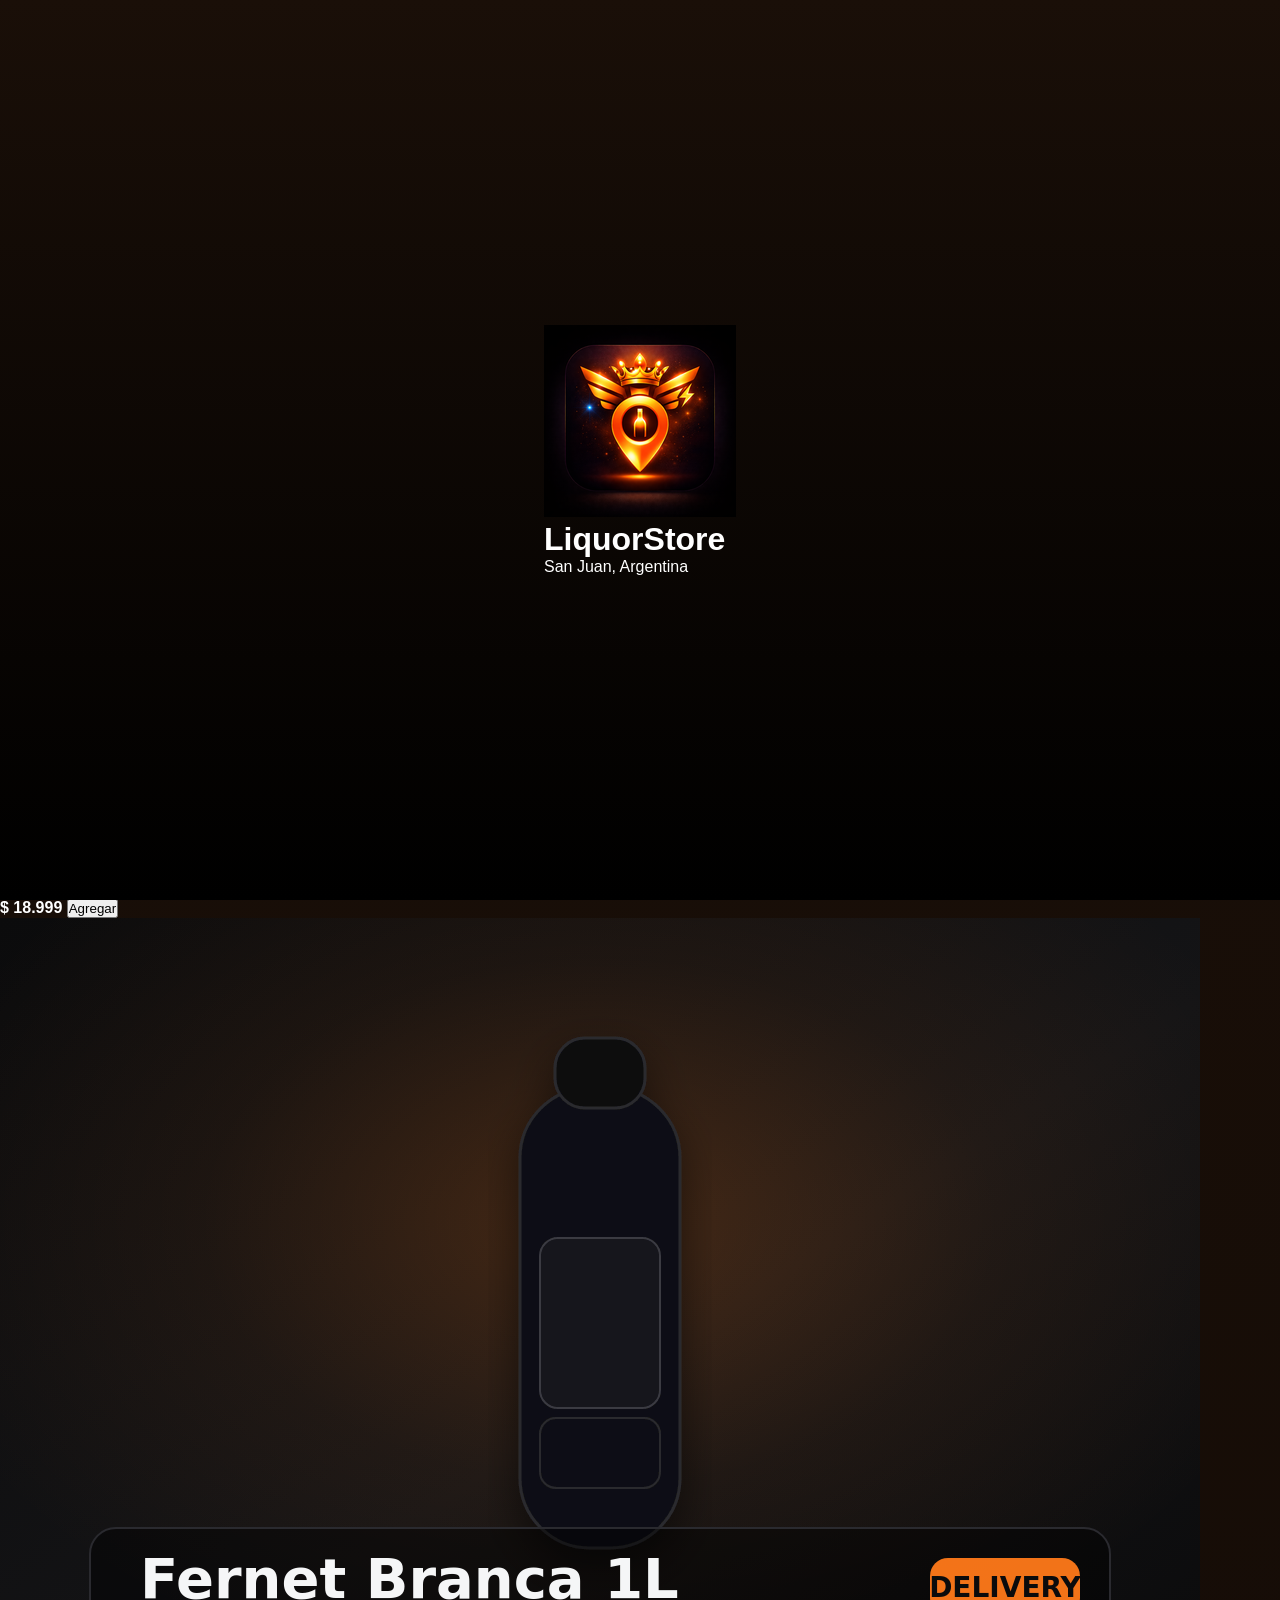
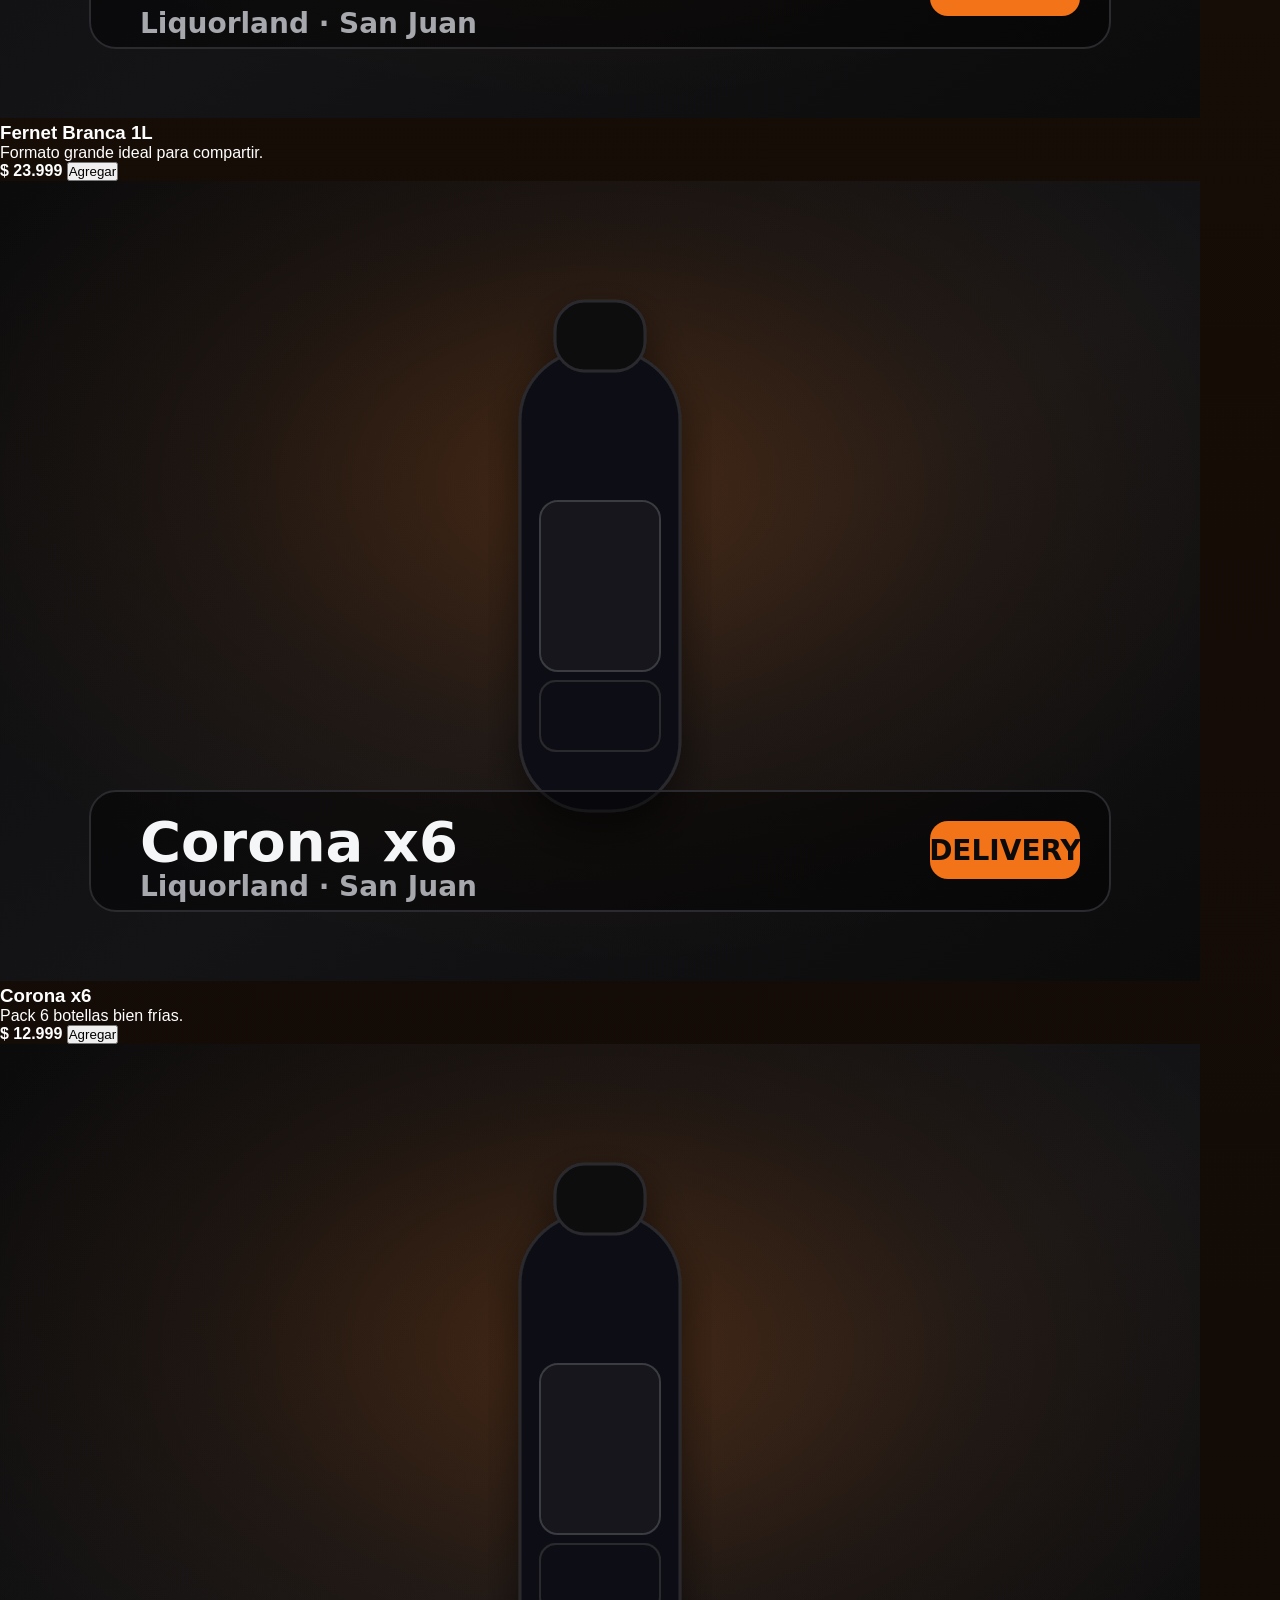
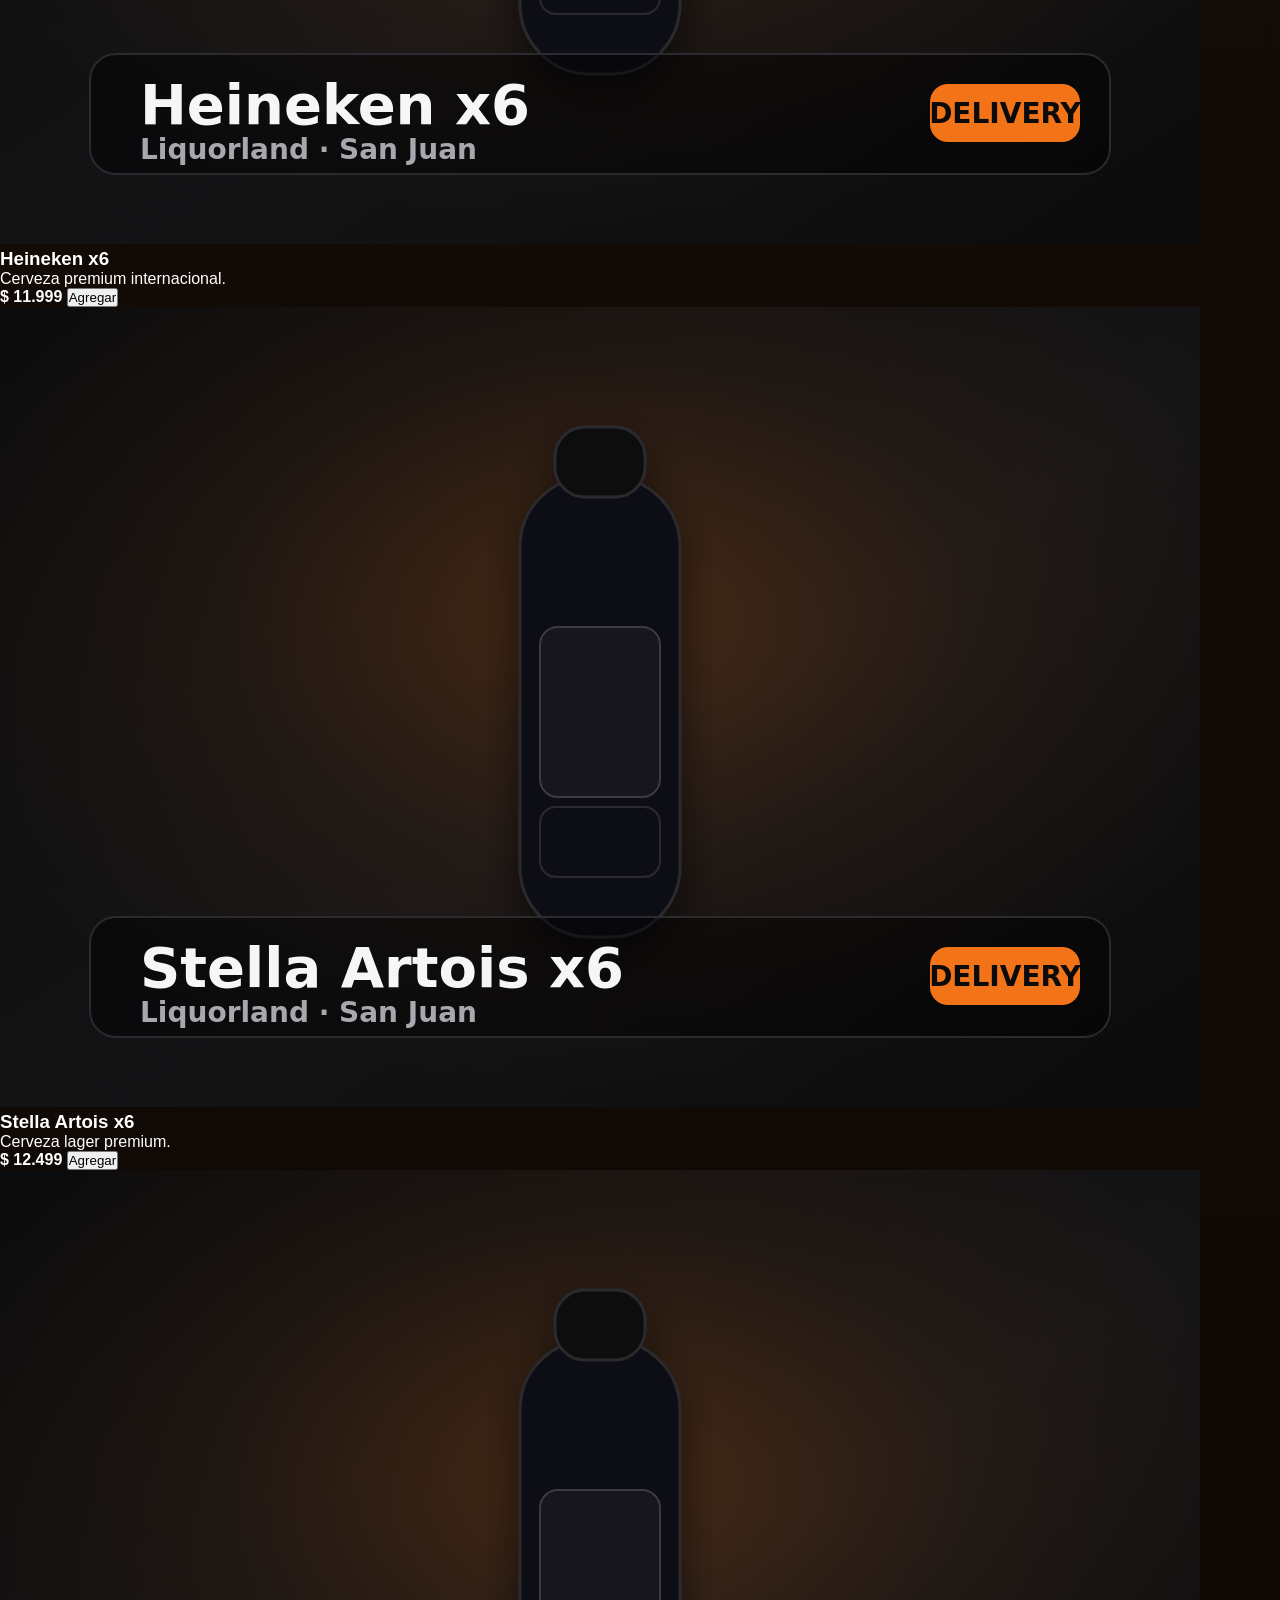
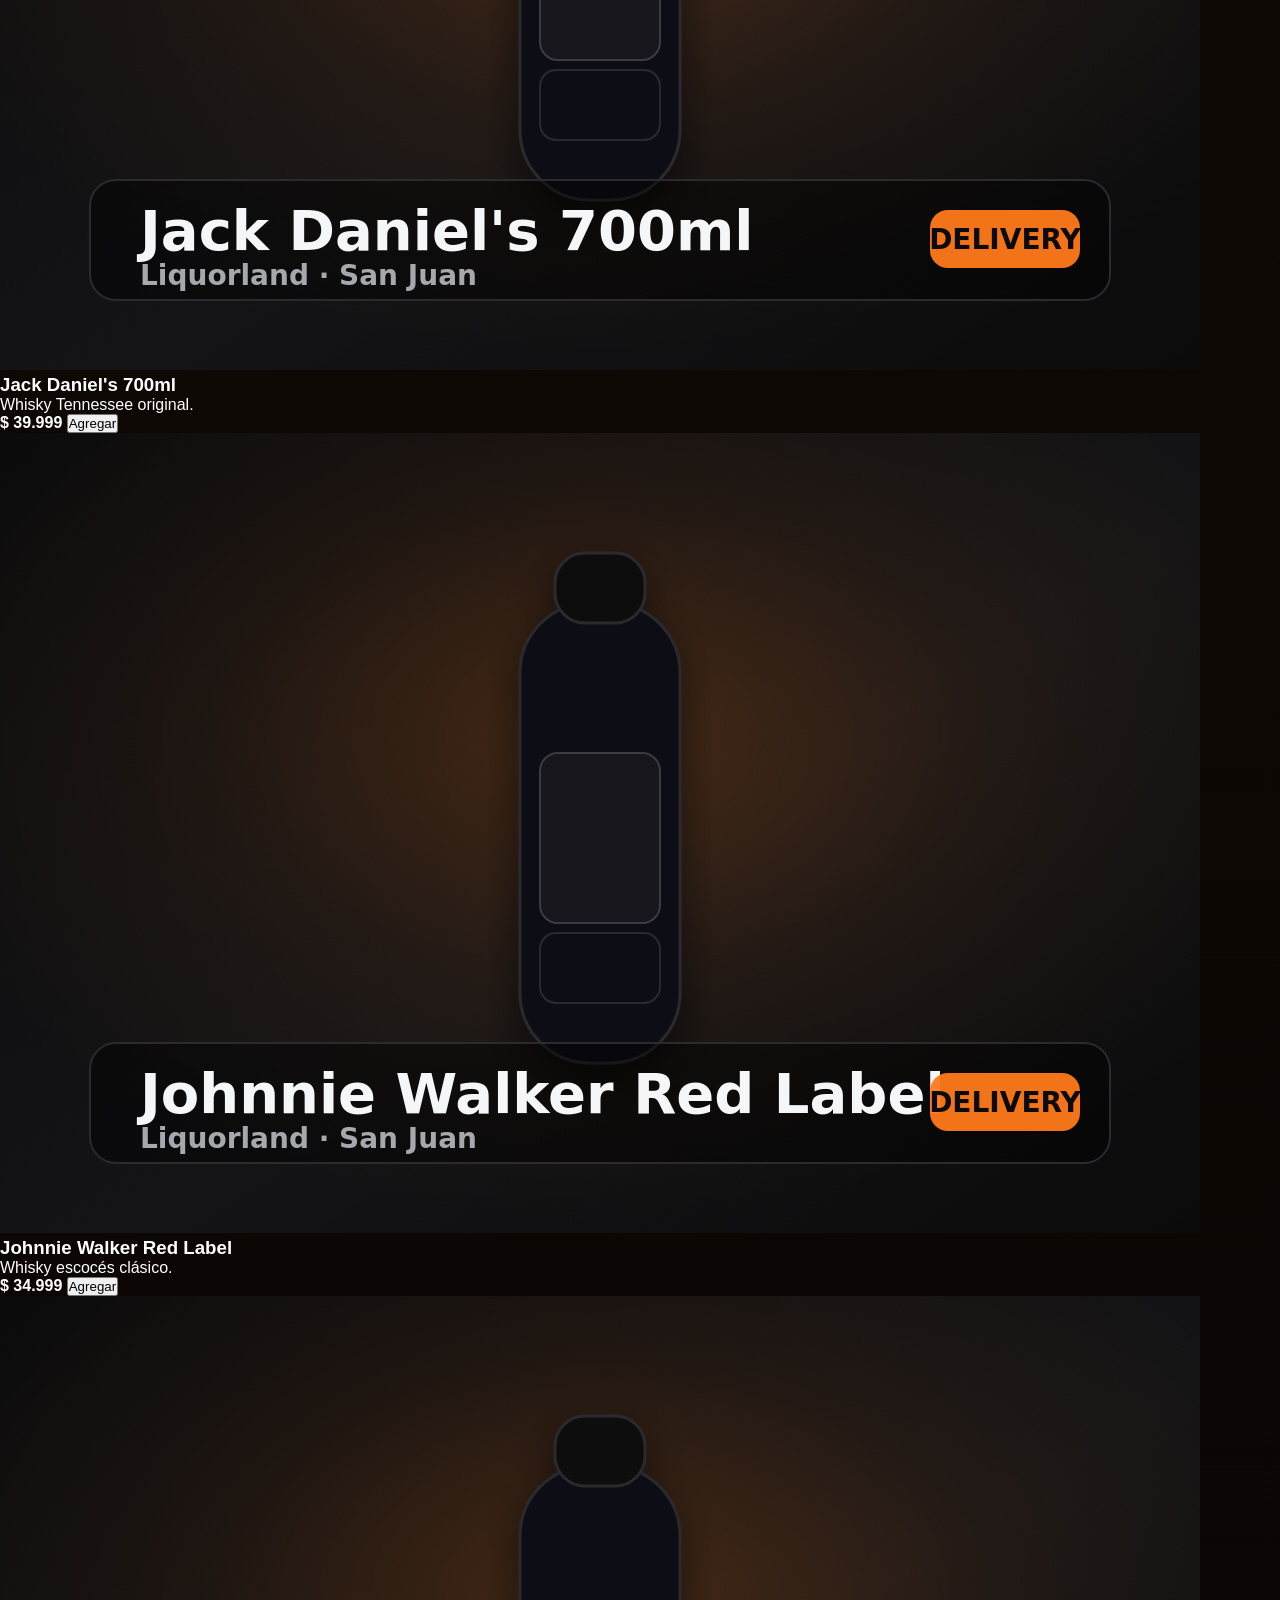
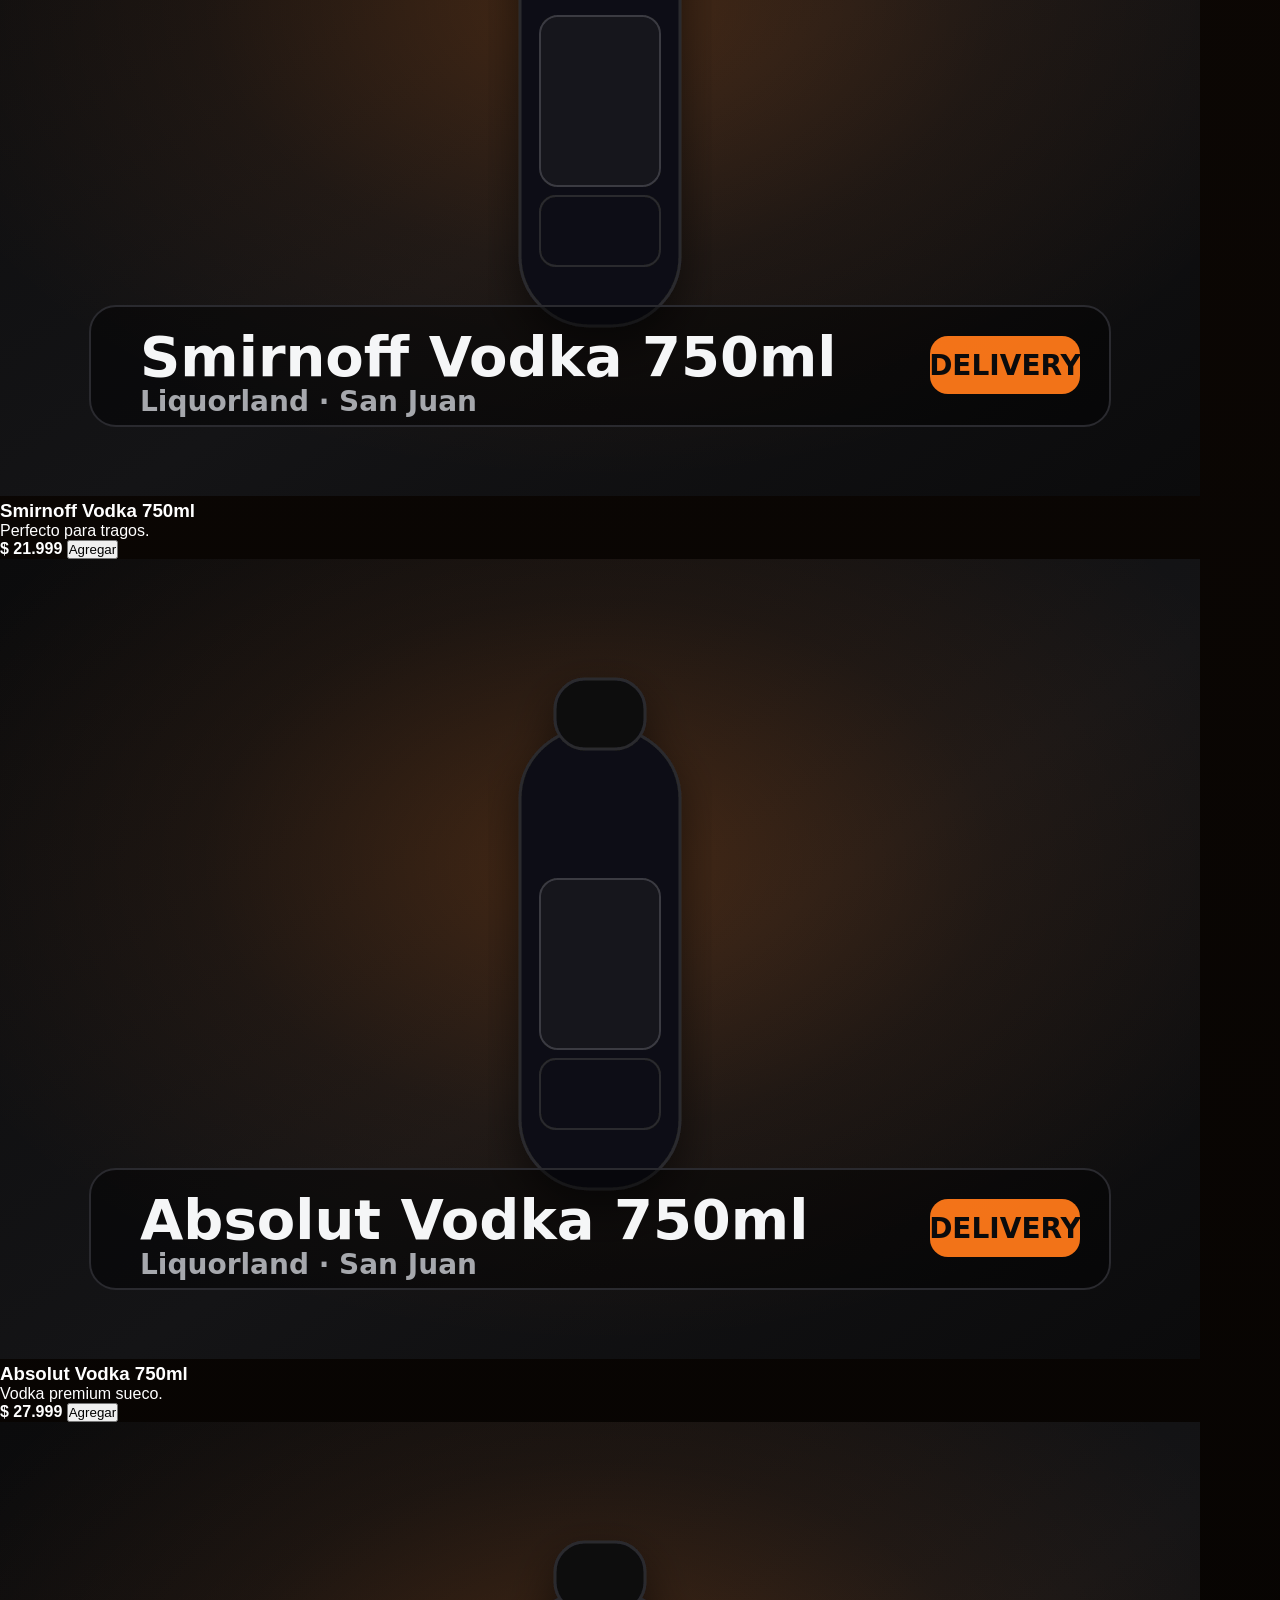
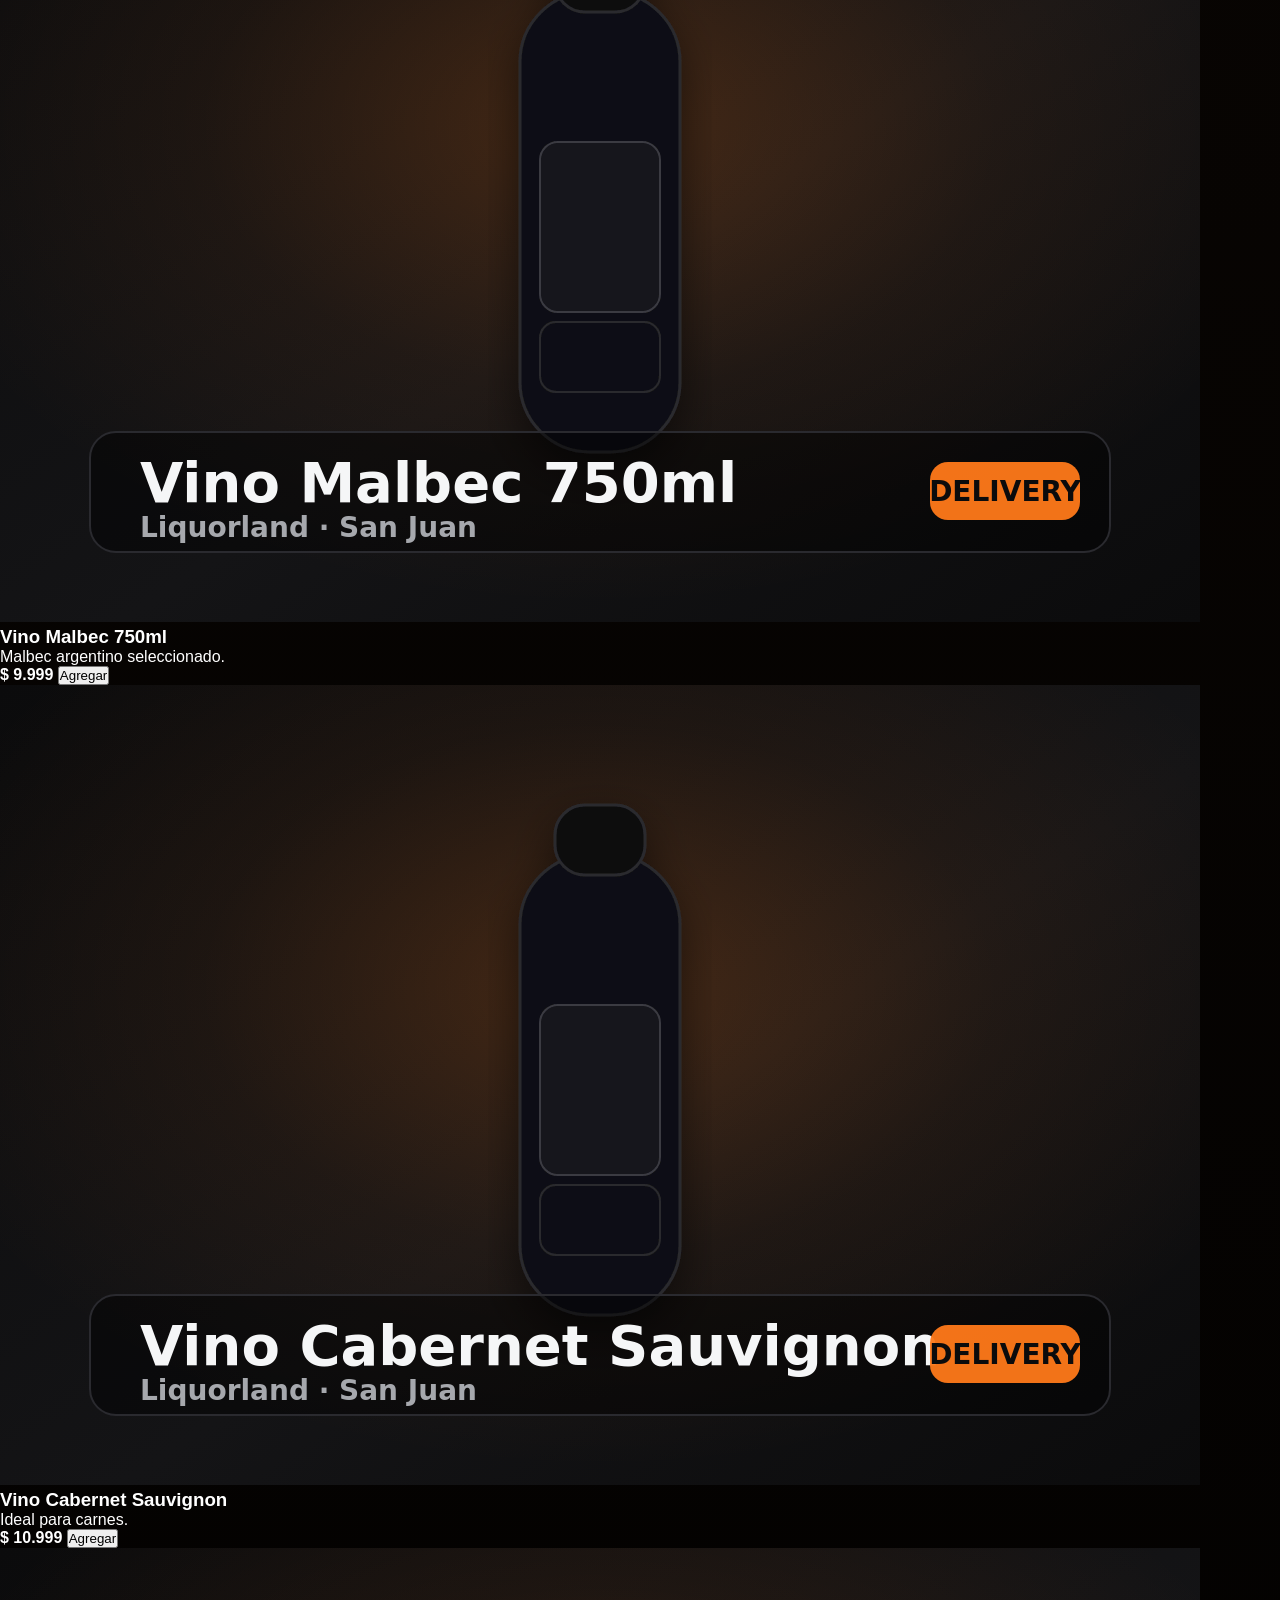
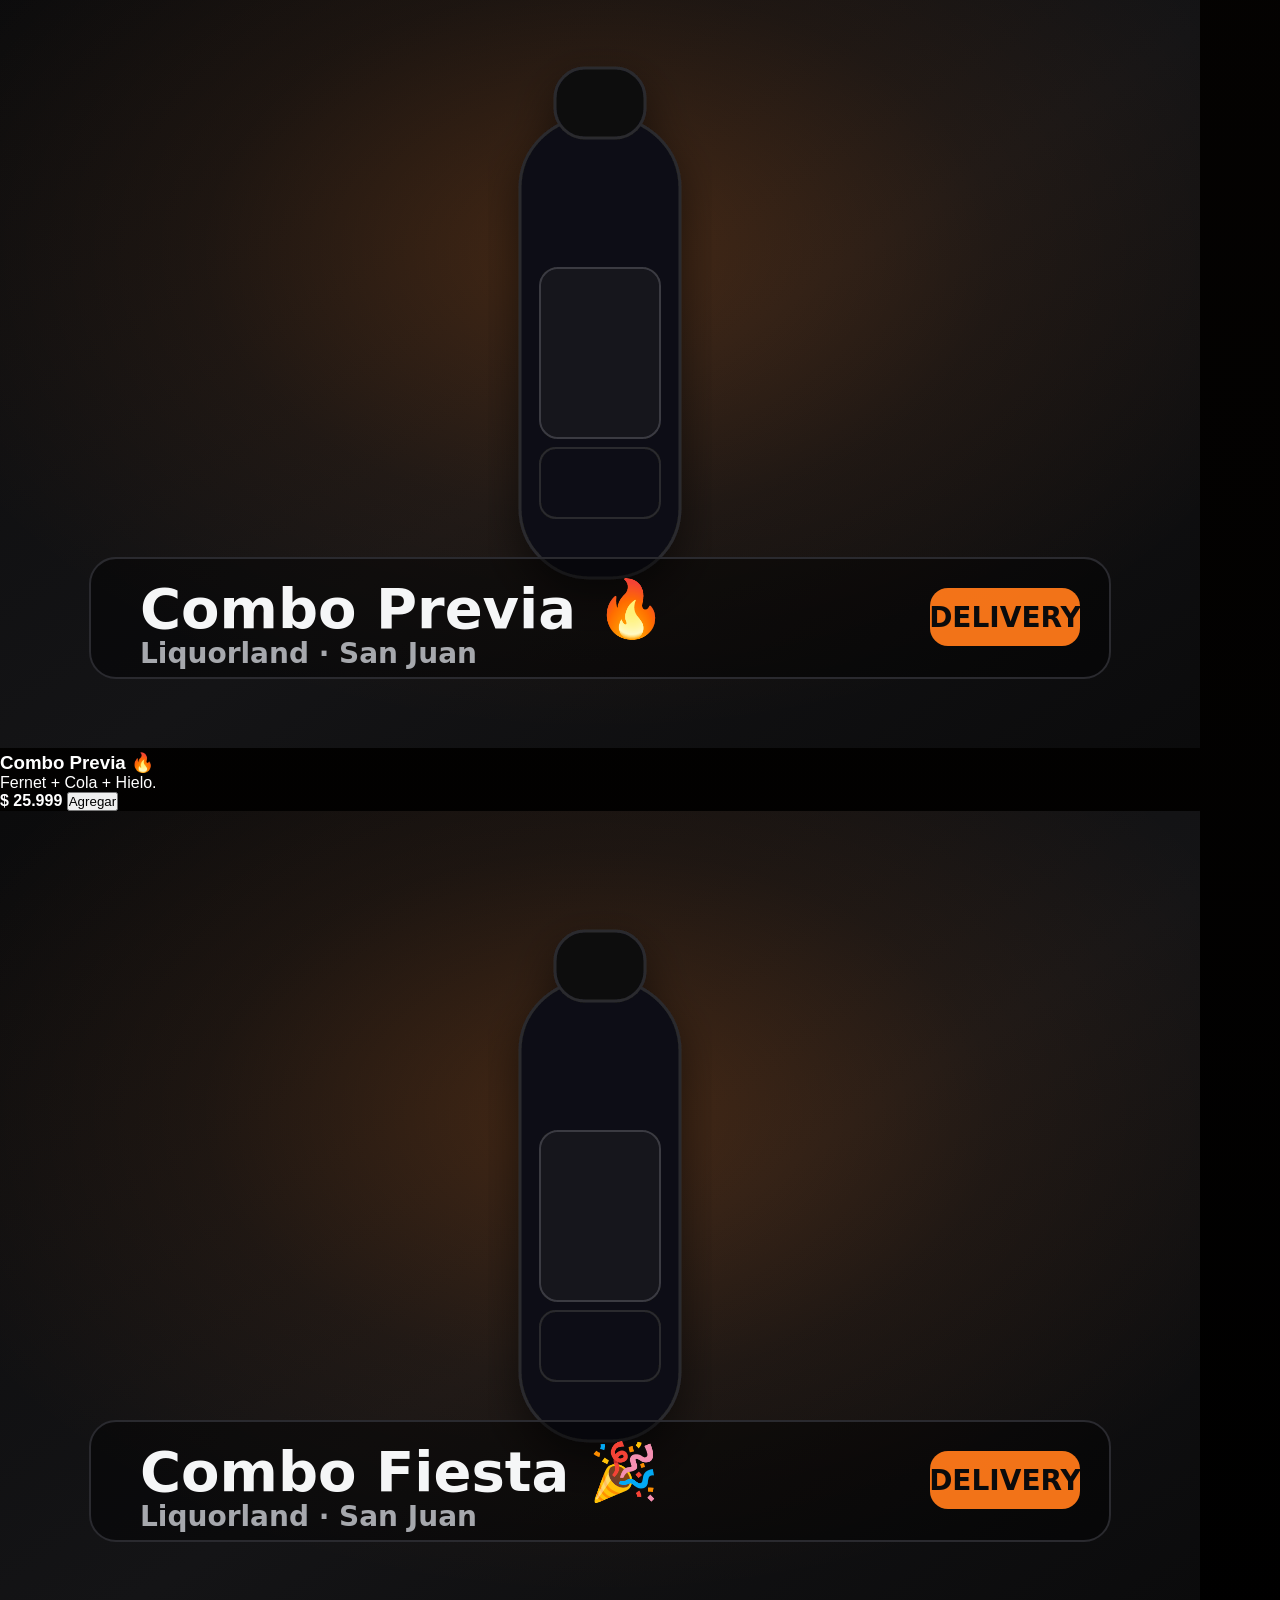
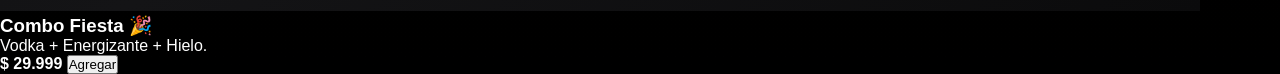
==== commit d4f1b994: "Update index.html" ====
--- a/index.html
+++ b/index.html
@@ -7,77 +7,40 @@
 
   <!-- PWA -->
   <link rel="manifest" href="manifest.json">
-  <meta name="theme-color" content="#0b0b0c">
-  <meta name="apple-mobile-web-app-capable" content="yes">
-  <meta name="apple-mobile-web-app-status-bar-style" content="black-translucent">
-  <meta name="apple-mobile-web-app-title" content="LiquorStore">
-  <link rel="apple-touch-icon" href="icons/icon-192.png">
+  <meta name="theme-color" content="#ff7a00">
+  <link rel="icon" href="icons/icon-192.png">
+  <link rel="apple-touch-icon" href="icons/icon-512.png">
 
   <link rel="stylesheet" href="styles.css">
 </head>
-
 <body>
 
-<!-- ================= Splash ================= -->
+<!-- SPLASH -->
 <div id="splash" class="splash">
-  <div class="splash__card">
-    <img class="splash__icon" src="icons/icon-192.png" alt="LiquorStore">
-    <div class="splash__title">LiquorStore</div>
-    <div class="splash__sub">San Juan, Argentina</div>
-    <div class="splash__bar"><span></span></div>
+  <div class="splash-card">
+    <img src="icons/icon-192.png" class="logo">
+    <h1>LiquorStore</h1>
+    <p>San Juan, Argentina</p>
   </div>
 </div>
 
-<!-- ================= Age Gate ================= -->
-<div class="agegate" id="ageGate">
-  <div class="agegate__card">
-    <div class="agegate__badge">+18</div>
-    <h1 class="agegate__title">Confirmación de edad</h1>
-    <p>Este sitio es solo para mayores de 18 años.</p>
-    <div class="agegate__actions">
-      <button onclick="acceptAge()">Soy mayor de 18</button>
-      <button onclick="window.location.href='https://google.com'">Salir</button>
-    </div>
+<!-- AGE GATE -->
+<div id="ageGate" class="agegate hidden">
+  <div class="age-card">
+    <h2>+18</h2>
+    <p>Debes ser mayor de edad para ingresar</p>
+    <button onclick="enterSite()">Soy mayor de 18</button>
   </div>
 </div>
 
-<!-- ================= Contenido Principal ================= -->
-<div id="app">
-  <!-- Tu contenido actual vive acá -->
+<!-- APP -->
+<div id="app" class="app hidden">
+  <h1>LiquorStore</h1>
+  <p>Delivery en San Juan</p>
+  <div id="products"></div>
 </div>
 
 <script src="app.js"></script>
 
-<!-- ================= Splash Script ================= -->
-<script>
-window.addEventListener("load", () => {
-  const splash = document.getElementById("splash");
-  if (!splash) return;
-  setTimeout(() => splash.style.opacity = "0", 500);
-  setTimeout(() => splash.remove(), 1100);
-});
-</script>
-
-<!-- ================= Age Gate Script ================= -->
-<script>
-function acceptAge() {
-  localStorage.setItem("ageVerified", "true");
-  document.getElementById("ageGate").style.display = "none";
-}
-
-window.addEventListener("load", () => {
-  if (localStorage.getItem("ageVerified") === "true") {
-    document.getElementById("ageGate").style.display = "none";
-  }
-});
-</script>
-
-<!-- ================= Service Worker ================= -->
-<script>
-if ("serviceWorker" in navigator) {
-  navigator.serviceWorker.register("./sw.js");
-}
-</script>
-
 </body>
 </html>
--- a/styles.css
+++ b/styles.css
@@ -1,536 +1,118 @@
-/* =========================
-   LIQUORLAND — APP UI CSS
-   ========================= */
-
-:root{
-  --bg:#0b0b0c;
-  --panel:#121214;
-  --card:#16171a;
-  --card2:#1b1c20;
-  --text:#f5f6f7;
-  --muted:#a6a8ad;
-  --line:#23242a;
-  --accent:#ff7a1a;
-  --accent2:#2aa7ff;
-
-  --r-xl:22px;
-  --r-lg:18px;
-  --r-md:14px;
-
-  --shadow: 0 16px 40px rgba(0,0,0,.45);
+/* ===== Reset ===== */
+* {
+  margin: 0;
+  padding: 0;
+  box-sizing: border-box;
 }
 
-*{box-sizing:border-box}
-html,body{height:100%}
-body{
-  margin:0;
-  font-family: system-ui, -apple-system, Segoe UI, Roboto, Arial;
-  background: radial-gradient(1200px 600px at 30% 0%, rgba(255,122,26,.20), transparent 65%),
-              radial-gradient(900px 600px at 80% 30%, rgba(42,167,255,.14), transparent 60%),
-              var(--bg);
-  color:var(--text);
+body {
+  font-family: -apple-system, BlinkMacSystemFont, sans-serif;
+  background: linear-gradient(180deg, #1a0f08 0%, #000000 100%);
+  color: white;
+  min-height: 100vh;
 }
 
-a{color:inherit}
-
-/* =========================
-   TOPBAR
-========================= */
-.topbar{
-  position:sticky;
-  top:0;
-  z-index:50;
-  display:flex;
-  align-items:center;
-  justify-content:space-between;
-  gap:12px;
-  padding:14px 14px 10px;
-  background: rgba(11,11,12,.78);
-  backdrop-filter: blur(14px);
-  border-bottom:1px solid rgba(255,255,255,.06);
+/* ===== Splash ===== */
+.splash {
+  position: fixed;
+  inset: 0;
+  background: linear-gradient(180deg, #1a0f08 0%, #000000 100%);
+  display: flex;
+  align-items: center;
+  justify-content: center;
+  z-index: 9999;
+  transition: opacity 0.4s ease;
 }
 
-.topbar__brand{
-  display:flex;
-  align-items:center;
-  gap:10px;
-  min-width:0;
-}
-.logo{
-  width:44px;
-  height:44px;
-  border-radius:14px;
-  display:grid;
-  place-items:center;
-  font-weight:900;
-  background: linear-gradient(180deg, rgba(255,122,26,.22), rgba(0,0,0,.22));
-  border: 1px solid rgba(255,122,26,.35);
-  box-shadow: 0 10px 30px rgba(0,0,0,.35);
-}
-.brandtext{min-width:0}
-.brandname{
-  font-weight:900;
-  font-size:18px;
-  line-height:1.1;
-}
-.brandsub{
-  color:var(--muted);
-  font-weight:600;
-  font-size:13px;
-  margin-top:2px;
+.splash__card {
+  text-align: center;
 }
 
-.cartbtn{
-  display:flex;
-  align-items:center;
-  gap:8px;
-  padding:10px 12px;
-  border-radius:999px;
-  background: rgba(255,255,255,.08);
-  border: 1px solid rgba(255,255,255,.10);
-  color:var(--text);
-}
-.cartbtn:active{transform:scale(.98)}
-.carticon{font-size:18px}
-.cartcount{
-  min-width:26px;
-  height:22px;
-  padding:0 8px;
-  border-radius:999px;
-  background: rgba(255,122,26,.85);
-  color:#0b0b0c;
-  font-weight:900;
-  display:grid;
-  place-items:center;
+.splash__icon {
+  width: 90px;
+  border-radius: 20px;
+  margin-bottom: 15px;
 }
 
-/* =========================
-   WRAP / SECTIONS
-========================= */
-.wrap{
-  max-width:1100px;
-  margin:0 auto;
-  padding:12px 12px 26px;
+.splash__title {
+  font-size: 28px;
+  font-weight: bold;
+  margin-bottom: 6px;
 }
 
-.h2{
-  margin: 0;
-  font-size:22px;
-  letter-spacing:-.02em;
+.splash__sub {
+  opacity: 0.7;
+  margin-bottom: 15px;
 }
 
-section{
-  background: rgba(0,0,0,.14);
-  border: 1px solid rgba(255,255,255,.06);
-  border-radius: var(--r-xl);
-  box-shadow: 0 10px 30px rgba(0,0,0,.18);
-  padding:14px;
-  margin: 12px 0;
+.splash__bar {
+  width: 150px;
+  height: 6px;
+  background: rgba(255,255,255,0.1);
+  border-radius: 10px;
+  overflow: hidden;
+  margin: auto;
 }
 
-/* =========================
-   HERO BANNERS
-========================= */
-.hero{
-  padding: 12px;
-  overflow:hidden;
-}
-.hero__track{
-  display:flex;
-  gap:12px;
-  overflow:auto;
-  scroll-snap-type:x mandatory;
-  -webkit-overflow-scrolling: touch;
-  padding-bottom: 8px;
-}
-.hero__track::-webkit-scrollbar{display:none}
-.heroCard{
-  min-width: 86%;
-  scroll-snap-align:start;
-  border-radius: 20px;
-  border: 1px solid rgba(255,255,255,.10);
-  overflow:hidden;
-  position:relative;
-  box-shadow: 0 18px 50px rgba(0,0,0,.35);
-}
-.heroCard__inner{
-  padding:18px;
-  min-height: 150px;
-  display:flex;
-  flex-direction:column;
-  justify-content:space-between;
-  gap:10px;
-}
-.heroTitle{
-  font-size:24px;
-  font-weight:950;
-  letter-spacing:-.02em;
-}
-.heroSub{
-  color: rgba(245,246,247,.80);
-  font-weight:650;
-  line-height:1.25;
-}
-.heroCta{
-  display:flex;
-  gap:10px;
-  align-items:center;
-  margin-top:6px;
-}
-.chip{
-  display:inline-flex;
-  align-items:center;
-  justify-content:center;
-  padding:8px 12px;
-  border-radius:999px;
-  font-weight:900;
-  border:1px solid rgba(255,255,255,.14);
-  background: rgba(0,0,0,.22);
-}
-.hero__dots{
-  display:flex;
-  gap:7px;
-  justify-content:center;
-  margin-top: 10px;
-}
-.dot{
-  width:7px;height:7px;border-radius:99px;
-  background: rgba(255,255,255,.18);
-}
-.dot--on{background: rgba(255,122,26,.95)}
-
-/* =========================
-   AGE GATE
-========================= */
-.agegate{
-  position:fixed;
-  inset:0;
-  z-index:999;
-  display:flex;
-  align-items:center;
-  justify-content:center;
-  padding:20px;
-  background:
-    radial-gradient(1200px 700px at 30% 0%, rgba(255,122,26,.35), transparent 65%),
-    rgba(0,0,0,.85);
-  backdrop-filter: blur(12px);
-}
-.agegate__card{
-  width:100%;
-  max-width:520px;
-  background: rgba(18,18,20,.95);
-  border:1px solid rgba(255,255,255,.12);
-  border-radius:24px;
-  padding:22px;
-  box-shadow:0 30px 80px rgba(0,0,0,.6);
-}
-.agegate__badge{
-  width:48px;
-  height:32px;
-  border-radius:12px;
-  display:grid;
-  place-items:center;
-  font-weight:900;
-  background: rgba(255,122,26,.20);
-  border:1px solid rgba(255,122,26,.35);
-}
-.agegate__title{
-  margin:10px 0 6px;
-  font-size:32px;
-  letter-spacing:-.02em;
-}
-.agegate__text{
-  margin:0 0 14px;
-  color:var(--muted);
-  line-height:1.35;
-}
-.agegate__actions{
-  display:flex;
-  gap:10px;
-  flex-wrap:wrap;
-  margin: 10px 0 10px;
-}
-.agegate__fineprint{
-  margin:10px 0 0;
-  color:var(--muted);
-  font-size:13px;
-  line-height:1.35;
+.splash__bar span {
+  display: block;
+  width: 40%;
+  height: 100%;
+  background: orange;
+  animation: loading 1s infinite;
 }
 
-/* =========================
-   BUTTONS / PILLS
-========================= */
-.btn{
-  border:none;
-  cursor:pointer;
-  text-decoration:none;
-  display:inline-flex;
-  align-items:center;
-  justify-content:center;
-  gap:8px;
-  padding:11px 14px;
-  border-radius: 14px;
-  font-weight:900;
-  color:var(--text);
-  background: rgba(255,255,255,.08);
-  border:1px solid rgba(255,255,255,.10);
-}
-.btn:active{transform:scale(.98)}
-.btn--primary{
-  background: linear-gradient(180deg, rgba(255,122,26,1), rgba(255,122,26,.85));
-  color:#0b0b0c;
-  border:1px solid rgba(255,122,26,.45);
-}
-.btn--ghost{
-  background: rgba(255,255,255,.06);
-}
-.btn--full{
-  width:100%;
-  padding:14px 16px;
-  border-radius: 16px;
-  font-size:16px;
-}
-.btn--sm{
-  padding:9px 12px;
-  border-radius: 12px;
-  font-size:14px;
+@keyframes loading {
+  0% { transform: translateX(-100%); }
+  100% { transform: translateX(250%); }
 }
 
-.mode__row{display:flex;gap:10px;flex-wrap:wrap}
-.mode__note{
-  margin:10px 0 0;
-  color:var(--muted);
-  font-weight:650;
+/* ===== Age Gate ===== */
+.agegate {
+  position: fixed;
+  inset: 0;
+  background: rgba(0,0,0,0.9);
+  display: flex;
+  align-items: center;
+  justify-content: center;
+  z-index: 9998;
 }
 
-.pill{
-  border:none;
-  cursor:pointer;
-  padding:10px 14px;
-  border-radius:999px;
-  font-weight:950;
-  color:var(--text);
-  background: rgba(255,255,255,.07);
-  border:1px solid rgba(255,255,255,.10);
-}
-.pill--active{
-  background: rgba(255,122,26,.16);
-  border:1px solid rgba(255,122,26,.38);
+.agegate__card {
+  background: #111;
+  padding: 25px;
+  border-radius: 15px;
+  text-align: center;
+  width: 90%;
+  max-width: 400px;
 }
 
-/* =========================
-   SEARCH
-========================= */
-.search__bar{
-  display:flex;
-  gap:10px;
-  align-items:center;
-}
-.search input{
-  width:100%;
-  padding:12px 14px;
-  border-radius: 14px;
-  outline:none;
-  border:1px solid rgba(255,255,255,.10);
-  background: rgba(0,0,0,.30);
-  color:var(--text);
-}
-.search input::placeholder{color:rgba(245,246,247,.45)}
-.bullets{
-  margin-top:10px;
-  display:grid;
-  gap:6px;
-  color:var(--muted);
-  font-weight:650;
+.agegate__badge {
+  background: orange;
+  padding: 6px 12px;
+  border-radius: 50px;
+  display: inline-block;
+  margin-bottom: 10px;
 }
 
-/* =========================
-   OFERTAS ROW
-========================= */
-.offers__head{
-  display:flex;
-  align-items:center;
-  justify-content:space-between;
-  gap:10px;
-  margin-bottom:10px;
-}
-.offers__row{
-  display:flex;
-  gap:12px;
-  overflow:auto;
-  -webkit-overflow-scrolling: touch;
-  scroll-snap-type:x mandatory;
-  padding-bottom: 4px;
-}
-.offers__row::-webkit-scrollbar{display:none}
-
-.offerCard{
-  min-width: 78%;
-  scroll-snap-align:start;
-  background: linear-gradient(180deg, rgba(22,23,26,.92), rgba(18,18,20,.92));
-  border: 1px solid rgba(255,255,255,.08);
-  border-radius: 18px;
-  padding:12px;
-  box-shadow: 0 10px 26px rgba(0,0,0,.35);
-}
-.offerCard img{
-  width:100%;
-  height:150px;
-  object-fit:cover;
-  border-radius: 14px;
-  margin-bottom:10px;
-  border:1px solid rgba(255,255,255,.06);
-}
-.offerCard h3{margin:4px 0 6px;font-size:16px}
-.offerCard p{margin:0 0 10px;color:var(--muted);font-size:13px;line-height:1.35}
-.offerBottom{
-  display:flex;
-  align-items:center;
-  justify-content:space-between;
-  gap:10px;
-}
-.offerBottom strong{font-size:18px}
-.offerBottom button{
-  border:none;
-  padding:10px 12px;
-  border-radius: 14px;
-  font-weight:950;
-  background: rgba(255,255,255,.92);
-  color:#0b0b0c;
-  cursor:pointer;
-}
-.offerBottom button:active{transform:scale(.98)}
-
-/* =========================
-   CATEGORIES
-========================= */
-.categories{
-  display:flex;
-  gap:10px;
-  flex-wrap:wrap;
-}
-.cat{
-  padding:10px 14px;
-  border-radius:999px;
-  border:1px solid rgba(255,255,255,.10);
-  background: rgba(255,255,255,.06);
-  color: var(--accent2);
-  font-weight:950;
-  cursor:pointer;
-}
-.cat:active{transform:scale(.98)}
-
-/* =========================
-   PRODUCT GRID (APP CARDS)
-========================= */
-#products{
-  display:grid;
-  grid-template-columns: repeat(2, 1fr);
-  gap:14px;
+.agegate__title {
+  margin-bottom: 10px;
 }
 
-.card{
-  background: linear-gradient(180deg, rgba(22,23,26,.92), rgba(18,18,20,.92));
-  border: 1px solid rgba(255,255,255,.08);
-  border-radius: 18px;
-  padding:12px;
-  box-shadow: 0 10px 26px rgba(0,0,0,.35);
-  overflow:hidden;
+.agegate button {
+  margin: 10px 5px;
+  padding: 10px 15px;
+  border: none;
+  border-radius: 8px;
+  cursor: pointer;
 }
 
-.card img{
-  width:100%;
-  height:170px;
-  object-fit:cover;
-  border-radius: 14px;
-  margin-bottom:10px;
-  border:1px solid rgba(255,255,255,.06);
+.agegate button:first-child {
+  background: orange;
+  color: black;
 }
 
-.card h3{
-  margin:4px 0 6px;
-  font-size:16px;
-  letter-spacing:-.01em;
+.agegate button:last-child {
+  background: #333;
+  color: white;
 }
-
-.card p{
-  margin:0 0 10px;
-  color:var(--muted);
-  font-size:13px;
-  line-height:1.35;
-  min-height:34px;
-}
-
-.card strong{
-  display:block;
-  font-size:18px;
-  margin: 0 0 10px;
-}
-
-.card button{
-  width:100%;
-  border:none;
-  padding:11px 12px;
-  border-radius: 14px;
-  font-weight:950;
-  background: rgba(255,255,255,.92);
-  color:#0b0b0c;
-  cursor:pointer;
-}
-.card button:active{transform:scale(.98)}
-
-/* =========================
-   CHECKOUT
-========================= */
-.checkout .fine{
-  margin:10px 0 0;
-  color:var(--muted);
-  font-weight:650;
-  font-size:13px;
-}
-.installRow{margin-top:10px}
-
-/* =========================
-   FLOATING WHATSAPP BUTTON
-========================= */
-.fab{
-  position:fixed;
-  right:14px;
-  bottom:16px;
-  z-index:60;
-  display:flex;
-  align-items:center;
-  gap:10px;
-  padding:12px 14px;
-  border-radius:999px;
-  background: rgba(37, 211, 102, .92);
-  color:#0b0b0c;
-  font-weight:950;
-  border: 1px solid rgba(255,255,255,.18);
-  box-shadow: 0 18px 60px rgba(0,0,0,.45);
-  text-decoration:none;
-}
-.fab:active{transform:scale(.98)}
-.fab__icon{font-size:18px}
-
-/* =========================
-   RESPONSIVE
-========================= */
-@media (min-width: 720px){
-  .wrap{padding:18px 18px 32px}
-  #products{grid-template-columns: repeat(3, 1fr)}
-  .card img{height:180px}
-  .heroCard{min-width: 56%}
-  .offerCard{min-width: 44%}
-}
-@media (min-width: 980px){
-  #products{grid-template-columns: repeat(4, 1fr)}
-  .heroCard{min-width: 42%}
-  .offerCard{min-width: 32%}
-}
-
-/* nice focus */
-button:focus, a:focus, input:focus{
-  outline: 2px solid rgba(42,167,255,.45);
-  outline-offset: 2px;
-}
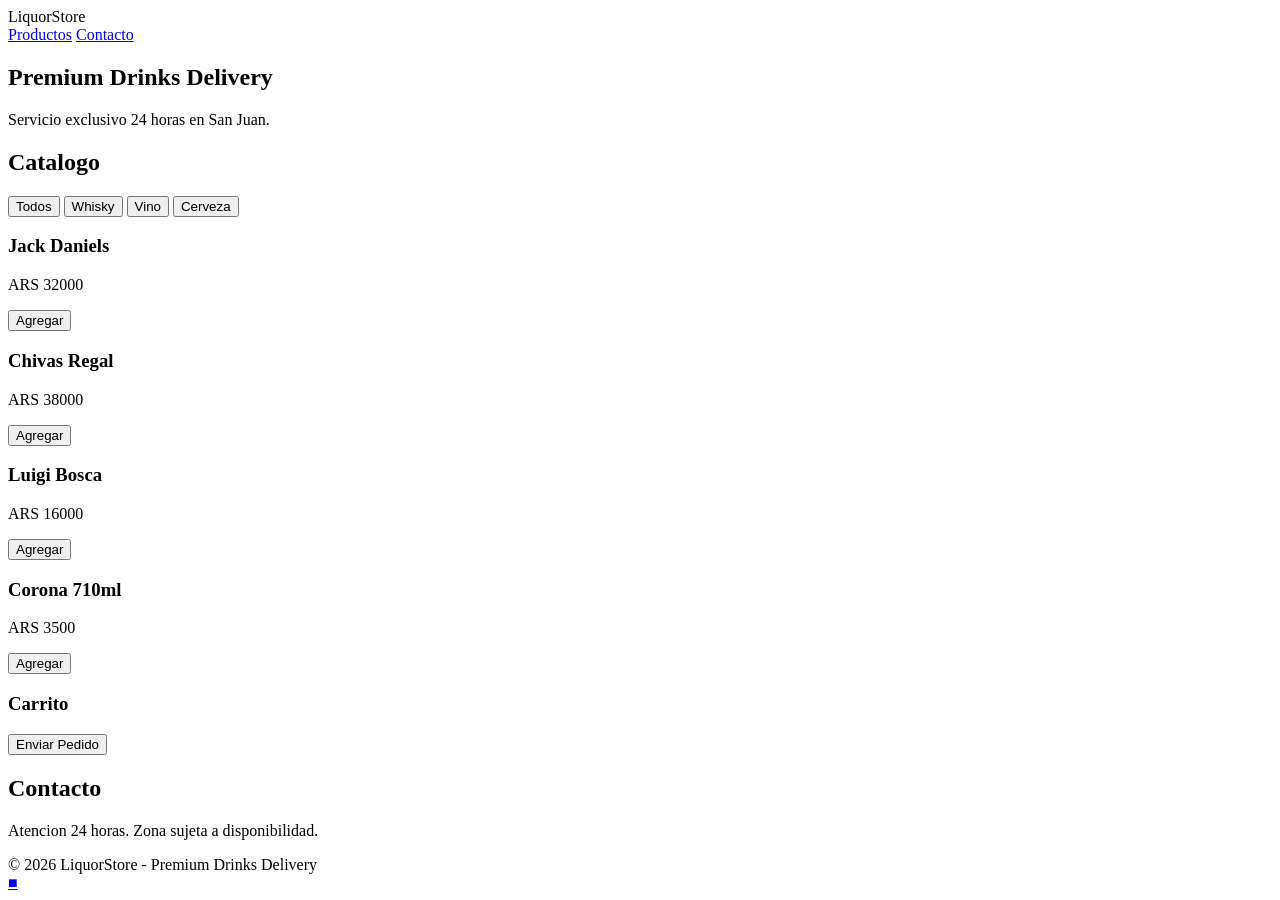
==== commit 8537bdad: "Add initial HTML structure for LiquorStore website" ====
--- a/index.html
+++ b/index.html
@@ -1,46 +1,207 @@
 <!DOCTYPE html>
 <html lang="es">
 <head>
-  <meta charset="UTF-8" />
-  <meta name="viewport" content="width=device-width, initial-scale=1.0" />
-  <title>LiquorStore</title>
-
-  <!-- PWA -->
-  <link rel="manifest" href="manifest.json">
-  <meta name="theme-color" content="#ff7a00">
-  <link rel="icon" href="icons/icon-192.png">
-  <link rel="apple-touch-icon" href="icons/icon-512.png">
-
-  <link rel="stylesheet" href="styles.css">
+<meta charset="UTF-8">
+<meta name="viewport" content="width=device-width, initial-scale=1.0">
+<title>LiquorStore | Premium Drinks Delivery</title>
+<meta name="description" content="LiquorStore - Bebidas premium y economicas con delivery 24hs en San Juan.">
+<meta property="og:title" content="LiquorStore - Premium Drinks Delivery">
+<meta property="og:description" content="Atencion 24 horas. Pedidos por WhatsApp.">
+<link href="https://fonts.googleapis.com/css2?family=Playfair+Display:wght@600&family=Poppins:wght@300;400;500&display=swap" rel="sty
+<style>
+body{
+margin:0;
+background:#0B0B0C;
+color:#fff;
+font-family:'Poppins',sans-serif;
+}
+header{
+position:fixed;
+top:0;
+width:100%;
+background:#000;
+padding:20px 40px;
+display:flex;
+justify-content:space-between;
+align-items:center;
+z-index:1000;
+}
+.logo{
+font-family:'Playfair Display',serif;
+font-size:24px;
+}
+.logo span{color:#C6A75E;}
+nav a{
+color:#fff;
+margin-left:20px;
+text-decoration:none;
+}
+.hero{
+padding-top:140px;
+text-align:center;
+padding-bottom:80px;
+}
+.hero h1{
+font-size:48px;
+font-family:'Playfair Display',serif;
+}
+.btn{
+background:#C6A75E;
+color:#000;
+padding:12px 22px;
+border-radius:30px;
+text-decoration:none;
+display:inline-block;
+margin-top:15px;
+cursor:pointer;
+}
+.section{
+padding:60px 40px;
+}
+.filters{
+text-align:center;
+margin-bottom:30px;
+}+.filters button{
+margin:5px;
+padding:8px 15px;
+border:none;
+border-radius:20px;
+background:#222;
+color:#fff;
+cursor:pointer;
+}
+.filters button.active{
+background:#C6A75E;
+color:#000;
+}
+.products{
+display:grid;
+grid-template-columns:repeat(auto-fit,minmax(250px,1fr));
+gap:30px;
+}
+.card{
+background:#151515;
+padding:20px;
+border-radius:15px;
+transition:0.3s;
+}
+.card:hover{transform:translateY(-5px);}
+.card img{
+width:100%;
+border-radius:10px;
+}
+.price{color:#C6A75E;}
+.cart{
+position:fixed;
+right:0;
+top:0;
+width:300px;
+height:100%;
+background:#111;
+padding:20px;
+overflow:auto;
+box-shadow:-5px 0 20px rgba(0,0,0,0.5);
+}
+.cart h3{margin-top:0;}
+footer{
+background:#000;
+text-align:center;
+padding:40px;
+color:#aaa;
+}
+.whatsapp{
+position:fixed;
+bottom:20px;
+right:20px;
+background:#25D366;
+padding:15px;
+border-radius:50%;
+color:white;
+text-decoration:none;
+}
+</style>
 </head>
 <body>
-
-<!-- SPLASH -->
-<div id="splash" class="splash">
-  <div class="splash-card">
-    <img src="icons/icon-192.png" class="logo">
-    <h1>LiquorStore</h1>
-    <p>San Juan, Argentina</p>
-  </div>
+<header>
+<div class="logo">Liquor<span>Store</span></div>
+<nav>
+<a href="#productos">Productos</a>
+<a href="#contacto">Contacto</a>
+</nav>
+</header>
+<section class="hero">
+<h1>Premium Drinks Delivery</h1>
+<p>Servicio exclusivo 24 horas en San Juan.</p>
+</section>+<section id="productos" class="section">
+<h2>Catalogo</h2>
+<div class="filters">
+<button class="active" onclick="filterProducts('all')">Todos</button>
+<button onclick="filterProducts('whisky')">Whisky</button>
+<button onclick="filterProducts('vino')">Vino</button>
+<button onclick="filterProducts('cerveza')">Cerveza</button>
 </div>
-
-<!-- AGE GATE -->
-<div id="ageGate" class="agegate hidden">
-  <div class="age-card">
-    <h2>+18</h2>
-    <p>Debes ser mayor de edad para ingresar</p>
-    <button onclick="enterSite()">Soy mayor de 18</button>
-  </div>
+<div class="products" id="productList"></div>
+</section>
+<div class="cart" id="cart">
+<h3>Carrito</h3>
+<ul id="cartItems"></ul>
+<button class="btn" onclick="sendWhatsApp()">Enviar Pedido</button>
 </div>
-
-<!-- APP -->
-<div id="app" class="app hidden">
-  <h1>LiquorStore</h1>
-  <p>Delivery en San Juan</p>
-  <div id="products"></div>
-</div>
-
-<script src="app.js"></script>
-
-</body>
+<section id="contacto" class="section">
+<h2>Contacto</h2>
+<p>Atencion 24 horas. Zona sujeta a disponibilidad.</p>
+</section>
+<footer>
+© 2026 LiquorStore - Premium Drinks Delivery
+</footer>
+<a class="whatsapp" href="https://wa.me/549XXXXXXXXXX">■</a>
+<script>
+const products=[
+{name:"Jack Daniels",price:32000,category:"whisky"},
+{name:"Chivas Regal",price:38000,category:"whisky"},
+{name:"Luigi Bosca",price:16000,category:"vino"},
+{name:"Corona 710ml",price:3500,category:"cerveza"}
+];
+let cart=[];
+function displayProducts(list){
+const container=document.getElementById("productList");
+container.innerHTML="";
+list.forEach(p=>{
+container.innerHTML+=`
+<div class="card">
+<h3>${p.name}</h3>
+<p class="price">ARS ${p.price}</p>
+<button class="btn" onclick="addToCart('${p.name}',${p.price})">Agregar</button>
+</div>`;
+});
+}
+function filterProducts(category){
+document.querySelectorAll(".filters button").forEach(b=>b.classList.remove("active"));
+event.target.classList.add("active");
+if(category==="all"){displayProducts(products);}
+else{displayProducts(products.filter(p=>p.category===category));}
+}
+function addToCart(name,price){
+cart.push({name,price});
+renderCart();
+}
+function renderCart(){
+const list=document.getElementById("cartItems");
+list.innerHTML="";
+cart.forEach(item=>{
+list.innerHTML+=`<li>${item.name} - ARS ${item.price}</li>`;
+});
+}
+function sendWhatsApp(){
+let message="Hola quiero pedir:%0A";
+cart.forEach(item=>{
+message+=`${item.name} - ARS ${item.price}%0A`;
+});
+window.open(`https://wa.me/549XXXXXXXXXX?text=${message}`);
+}
+displayProducts(products);
+</script>
+</body> </html>
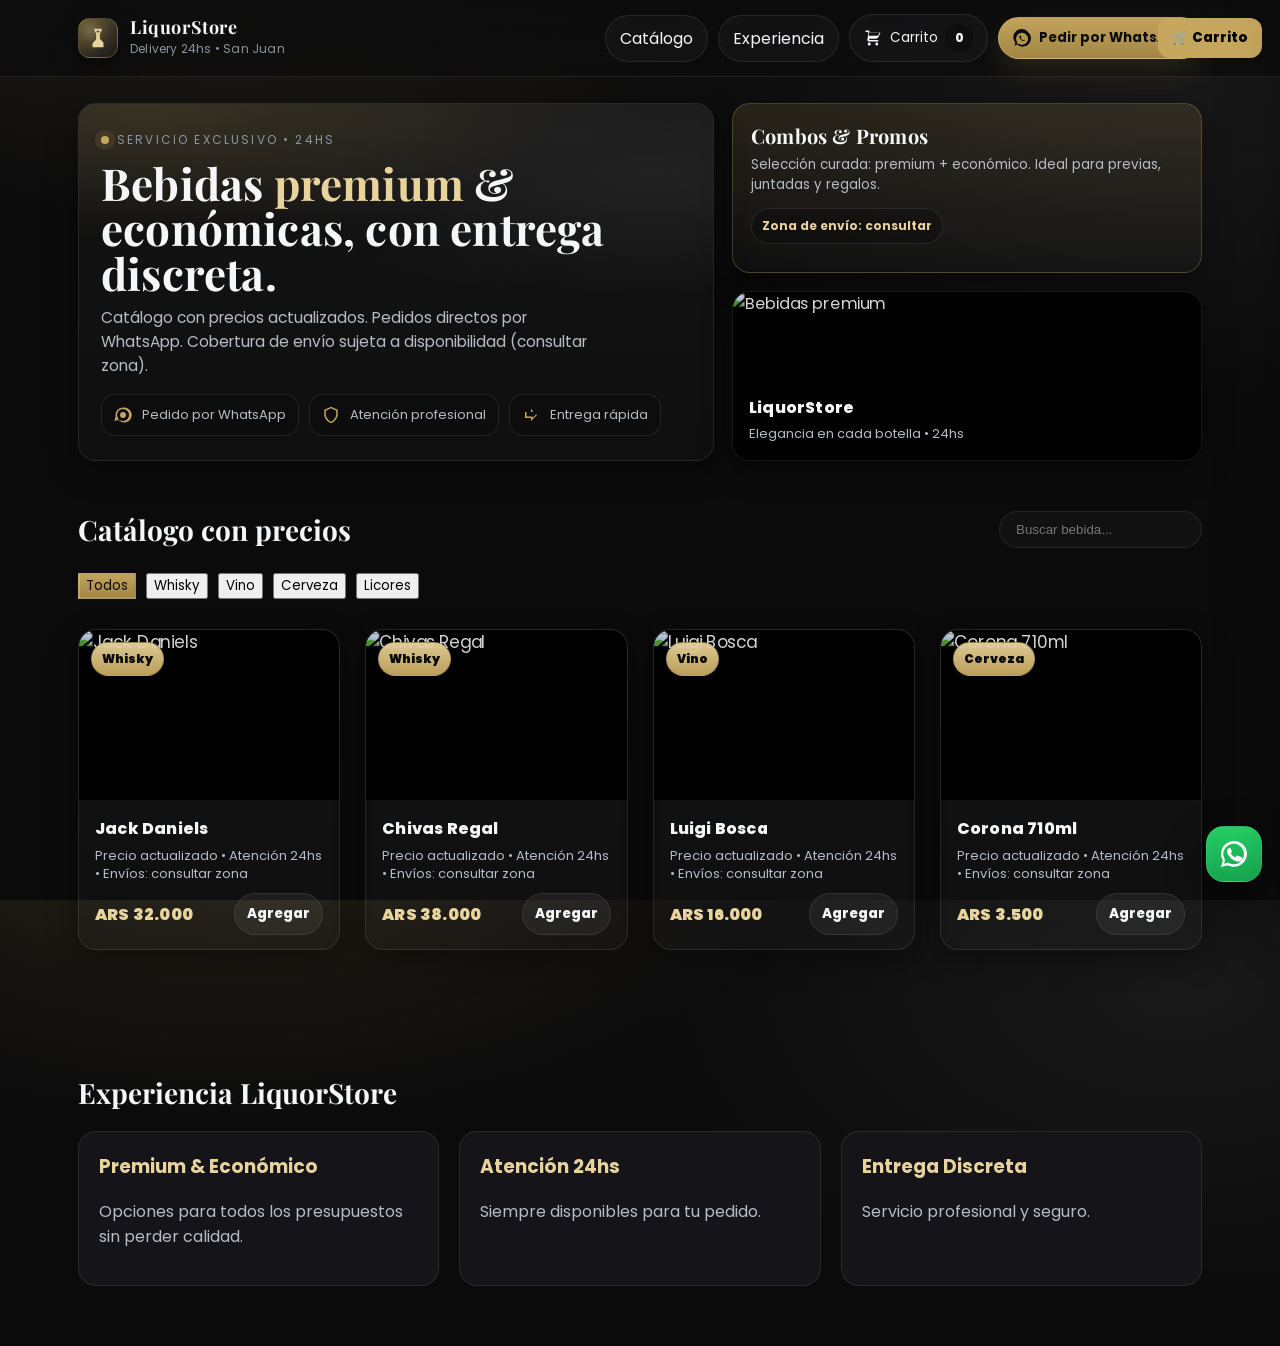
==== commit fccbfa47: "Update print statement from 'Hello' to 'Goodbye'" ====
--- a/index.html
+++ b/index.html
@@ -1,207 +1,1078 @@
-<!DOCTYPE html>
+<!doctype html>
 <html lang="es">
 <head>
-<meta charset="UTF-8">
-<meta name="viewport" content="width=device-width, initial-scale=1.0">
-<title>LiquorStore | Premium Drinks Delivery</title>
-<meta name="description" content="LiquorStore - Bebidas premium y economicas con delivery 24hs en San Juan.">
-<meta property="og:title" content="LiquorStore - Premium Drinks Delivery">
-<meta property="og:description" content="Atencion 24 horas. Pedidos por WhatsApp.">
-<link href="https://fonts.googleapis.com/css2?family=Playfair+Display:wght@600&family=Poppins:wght@300;400;500&display=swap" rel="sty
-<style>
-body{
-margin:0;
-background:#0B0B0C;
-color:#fff;
-font-family:'Poppins',sans-serif;
-}
-header{
-position:fixed;
-top:0;
-width:100%;
-background:#000;
-padding:20px 40px;
-display:flex;
-justify-content:space-between;
-align-items:center;
-z-index:1000;
-}
-.logo{
-font-family:'Playfair Display',serif;
-font-size:24px;
-}
-.logo span{color:#C6A75E;}
-nav a{
-color:#fff;
-margin-left:20px;
-text-decoration:none;
-}
-.hero{
-padding-top:140px;
-text-align:center;
-padding-bottom:80px;
-}
-.hero h1{
-font-size:48px;
-font-family:'Playfair Display',serif;
-}
-.btn{
-background:#C6A75E;
-color:#000;
-padding:12px 22px;
-border-radius:30px;
-text-decoration:none;
-display:inline-block;
-margin-top:15px;
-cursor:pointer;
-}
-.section{
-padding:60px 40px;
-}
-.filters{
-text-align:center;
-margin-bottom:30px;
-}-.filters button{
-margin:5px;
-padding:8px 15px;
-border:none;
-border-radius:20px;
-background:#222;
-color:#fff;
-cursor:pointer;
-}
-.filters button.active{
-background:#C6A75E;
-color:#000;
-}
-.products{
-display:grid;
-grid-template-columns:repeat(auto-fit,minmax(250px,1fr));
-gap:30px;
-}
-.card{
-background:#151515;
-padding:20px;
-border-radius:15px;
-transition:0.3s;
-}
-.card:hover{transform:translateY(-5px);}
-.card img{
-width:100%;
-border-radius:10px;
-}
-.price{color:#C6A75E;}
-.cart{
-position:fixed;
-right:0;
-top:0;
-width:300px;
-height:100%;
-background:#111;
-padding:20px;
-overflow:auto;
-box-shadow:-5px 0 20px rgba(0,0,0,0.5);
-}
-.cart h3{margin-top:0;}
-footer{
-background:#000;
-text-align:center;
-padding:40px;
-color:#aaa;
-}
-.whatsapp{
-position:fixed;
-bottom:20px;
-right:20px;
-background:#25D366;
-padding:15px;
-border-radius:50%;
-color:white;
-text-decoration:none;
-}
-</style>
+  <meta charset="utf-8" />
+  <meta name="viewport" content="width=device-width,initial-scale=1,viewport-fit=cover" />
+  <meta name="theme-color" content="#0b0b0c" />
+  <title>LiquorStore | Bebidas Premium & Económicas | Delivery 24hs — San Juan</title>
+  <meta name="description" content="LiquorStore — Bebidas premium y económicas con precios. Delivery 24hs en San Juan (zona sujeta a disponibilidad). Pedidos por WhatsApp." />
+  <meta name="robots" content="index,follow" />
+
+  <!-- OpenGraph / Preview en WhatsApp -->
+  <meta property="og:title" content="LiquorStore | Delivery 24hs — San Juan" />
+  <meta property="og:description" content="Catálogo con precios. Bebidas premium y económicas. Pedidos por WhatsApp. Zona sujeta a disponibilidad." />
+  <meta property="og:type" content="website" />
+  <meta property="og:locale" content="es_AR" />
+  <!-- Podés cambiar la imagen después; por ahora queda una premium -->
+  <meta property="og:image" content="https://images.unsplash.com/photo-1510627498534-cf7e9002facc?auto=format&fit=crop&w=1200&q=70" />
+
+  <!-- Fonts -->
+  <link rel="preconnect" href="https://fonts.googleapis.com" />
+  <link rel="preconnect" href="https://fonts.gstatic.com" crossorigin />
+  <link href="https://fonts.googleapis.com/css2?family=Playfair+Display:wght@600;700&family=Poppins:wght@300;400;500;600;700&display=swap" rel="stylesheet" />
+
+  <!-- Favicon (logo simple dorado) -->
+  <link rel="icon" href="data:image/svg+xml,%3Csvg xmlns='http://www.w3.org/2000/svg' width='64' height='64'%3E%3Crect width='64' height='64' rx='16' fill='%230b0b0c'/%3E%3Cpath d='M24 10h16v6l-3 6v16H27V22l-3-6v-6z' fill='%23c6a75e'/%3E%3C/svg%3E" />
+
+  <style>
+    :root{
+      --bg:#0b0b0c;
+      --bg2:#0f0f12;
+      --card:#141419;
+      --card2:#101014;
+      --text:#f5f6f7;
+      --muted:#b6bcc6;
+      --muted2:#8b93a2;
+
+      --gold:#c6a75e;
+      --gold2:#e7d39b;
+      --line:rgba(255,255,255,.09);
+
+      --ok:#25D366;
+      --danger:#ff5a5f;
+
+      --shadow: 0 18px 60px rgba(0,0,0,.55);
+      --shadow2: 0 10px 30px rgba(0,0,0,.40);
+
+      --radius:18px;
+      --radius2:14px;
+      --max:1160px;
+
+      --ease:cubic-bezier(.2,.8,.2,1);
+    }
+
+    /* Reset & base */
+    *{box-sizing:border-box}
+    html,body{height:100%}
+    body{
+      margin:0;
+      font-family:"Poppins",system-ui,-apple-system,Segoe UI,Roboto,Arial,sans-serif;
+      background:
+        radial-gradient(1000px 520px at 18% -10%, rgba(198,167,94,.16), transparent 60%),
+        radial-gradient(900px 520px at 92% 10%, rgba(255,255,255,.06), transparent 60%),
+        var(--bg);
+      color:var(--text);
+      -webkit-font-smoothing:antialiased;
+      -moz-osx-font-smoothing:grayscale;
+      overflow-x:hidden;
+    }
+    a{color:inherit; text-decoration:none}
+    button{font-family:inherit}
+    img{max-width:100%}
+
+    .wrap{max-width:var(--max); margin:0 auto; padding:0 18px}
+
+    /* Header (premium sticky) */
+    .header{
+      position:sticky; top:0; z-index:50;
+      backdrop-filter: blur(12px);
+      background: linear-gradient(to bottom, rgba(11,11,12,.88), rgba(11,11,12,.70));
+      border-bottom:1px solid var(--line);
+    }
+    .bar{
+      display:flex; align-items:center; justify-content:space-between;
+      padding:14px 0;
+      gap:12px;
+    }
+    .brand{
+      display:flex; align-items:center; gap:12px;
+      min-width:190px;
+    }
+    .mark{
+      width:40px; height:40px; border-radius:12px;
+      background:
+        radial-gradient(circle at 30% 30%, rgba(231,211,155,.35), rgba(198,167,94,.20) 35%, rgba(255,255,255,.06) 60%),
+        linear-gradient(145deg, rgba(198,167,94,.35), rgba(0,0,0,.1));
+      border:1px solid rgba(198,167,94,.28);
+      box-shadow: 0 10px 25px rgba(0,0,0,.35);
+      display:grid; place-items:center;
+    }
+    .mark svg{width:22px; height:22px; fill:var(--gold2)}
+    .brand h1{
+      margin:0; font-family:"Playfair Display",serif;
+      font-size:18px; letter-spacing:.6px; line-height:1.1;
+    }
+    .brand small{
+      display:block; margin-top:2px;
+      font-size:12px; color:var(--muted2); letter-spacing:.2px;
+    }
+
+    .nav{display:flex; align-items:center; gap:10px; justify-content:flex-end; flex:1}
+
+    .pill{
+      display:inline-flex; align-items:center; gap:8px;
+      padding:10px 14px;
+      border-radius:999px;
+      border:1px solid var(--line);
+      background: rgba(255,255,255,.03);
+      color:var(--text);
+      cursor:pointer;
+      transition: transform .18s var(--ease), border-color .18s var(--ease), filter .18s var(--ease);
+      user-select:none;
+      white-space:nowrap;
+    }
+    .pill:hover{transform:translateY(-1px); border-color:rgba(198,167,94,.35)}
+    .pill svg{width:18px; height:18px; fill:currentColor}
+
+    .pill.gold{
+      background: linear-gradient(180deg, rgba(198,167,94,.98), rgba(171,142,70,.94));
+      color:#0b0b0c;
+      border-color: rgba(231,211,155,.35);
+      font-weight:700;
+      box-shadow: 0 12px 28px rgba(198,167,94,.14);
+    }
+    .pill.gold:hover{filter:brightness(1.05)}
+
+    .badge{
+      font-size:12px; font-weight:800;
+      background: rgba(0,0,0,.25);
+      border:1px solid rgba(0,0,0,.18);
+      padding:3px 8px; border-radius:999px;
+    }
+
+    /* Hero */
+    .hero{padding:26px 0 10px}
+    .heroGrid{
+      display:grid;
+      grid-template-columns: 1.15fr .85fr;
+      gap:18px;
+      align-items:stretch;
+    }
+    .heroCard{
+      border:1px solid var(--line);
+      background: linear-gradient(180deg, rgba(255,255,255,.04), rgba(255,255,255,.02));
+      border-radius:var(--radius);
+      box-shadow: var(--shadow2);
+      padding:22px;
+      position:relative;
+      overflow:hidden;
+      min-height:280px;
+    }
+    .heroCard:before{
+      content:"";
+      position:absolute; inset:-2px;
+      background:
+        radial-gradient(700px 240px at 10% 0%, rgba(198,167,94,.18), transparent 60%),
+        radial-gradient(700px 240px at 90% 20%, rgba(255,255,255,.07), transparent 58%);
+      pointer-events:none;
+      opacity:.95;
+    }
+    .heroCard > *{position:relative; z-index:1}
+
+    .kicker{
+      display:inline-flex; align-items:center; gap:8px;
+      font-size:12px; letter-spacing:.18em; text-transform:uppercase;
+      color:var(--muted2);
+    }
+    .dot{
+      width:8px; height:8px; border-radius:99px; background:var(--gold);
+      box-shadow:0 0 0 6px rgba(198,167,94,.12);
+    }
+    .heroTitle{
+      margin:10px 0 10px;
+      font-family:"Playfair Display",serif;
+      font-size:44px;
+      line-height:1.02;
+      letter-spacing:.2px;
+    }
+    .heroTitle span{color:var(--gold2)}
+    .heroText{
+      margin:0;
+      color:var(--muted);
+      max-width:56ch;
+      font-size:15.5px;
+      line-height:1.55;
+    }
+    .heroRow{
+      margin-top:16px;
+      display:flex; flex-wrap:wrap; gap:10px;
+      align-items:center;
+    }
+    .mini{
+      display:flex; gap:10px; align-items:center;
+      padding:10px 12px;
+      border-radius:14px;
+      border:1px solid var(--line);
+      background: rgba(0,0,0,.18);
+      color:var(--muted);
+      font-size:13px;
+    }
+    .mini svg{width:18px; height:18px; fill:var(--gold)}
+    .heroSide{
+      display:grid;
+      grid-template-rows: 1fr 1fr;
+      gap:18px;
+    }
+    .promo{
+      border:1px solid rgba(198,167,94,.28);
+      background: linear-gradient(180deg, rgba(198,167,94,.14), rgba(255,255,255,.02));
+      border-radius:var(--radius);
+      padding:18px;
+      box-shadow: var(--shadow2);
+      overflow:hidden;
+      position:relative;
+    }
+    .promo h3{
+      margin:0 0 6px;
+      font-family:"Playfair Display",serif;
+      letter-spacing:.2px;
+      font-size:20px;
+    }
+    .promo p{
+      margin:0;
+      color:var(--muted);
+      font-size:13.5px;
+      line-height:1.5;
+    }
+    .promo .tag{
+      display:inline-block;
+      margin-top:12px;
+      padding:8px 10px;
+      border-radius:999px;
+      background: rgba(0,0,0,.25);
+      border:1px solid var(--line);
+      font-weight:700;
+      color:var(--gold2);
+      font-size:12px;
+    }
+    .photoCard{
+      border-radius:var(--radius);
+      border:1px solid var(--line);
+      box-shadow: var(--shadow2);
+      overflow:hidden;
+      position:relative;
+      background:#000;
+      min-height:170px;
+    }
+    .photoCard img{
+      width:100%; height:100%;
+      object-fit:cover;
+      display:block;
+      filter:saturate(1.05) contrast(1.03);
+      opacity:.95;
+      transform:scale(1.02);
+    }
+    .photoOverlay{
+      position:absolute; inset:0;
+      background: linear-gradient(180deg, rgba(0,0,0,.05), rgba(0,0,0,.78));
+      display:flex; align-items:flex-end;
+      padding:16px;
+    }
+    .photoOverlay .line1{font-weight:800; letter-spacing:.2px}
+    .photoOverlay .line2{color:var(--muted); font-size:13px; margin-top:4px}
+
+    /* Responsive */
+    @media (max-width: 980px){
+      .heroGrid{grid-template-columns:1fr}
+      .heroSide{grid-template-columns:1fr 1fr; grid-template-rows:auto}
+    }
+    @media (max-width: 720px){
+      .heroTitle{font-size:36px}
+      .heroSide{grid-template-columns:1fr}
+      .hideMobile{display:none}
+    }
+    @media (prefers-reduced-motion: reduce){
+      *{scroll-behavior:auto !important; transition:none !important; animation:none !important}
+    } 
+    <style>
+/* ====== PARTE 3/6 START ====== */
+
+/* Botones filtro (Parte 2) */
+.filterBtn{
+  padding:10px 14px;
+  border-radius:999px;
+  border:1px solid var(--line);
+  background: rgba(255,255,255,.03);
+  color: var(--text);
+  cursor:pointer;
+  transition: transform .18s var(--ease), border-color .18s var(--ease), filter .18s var(--ease);
+  font-weight:700;
+}
+.filterBtn:hover{ transform: translateY(-1px); border-color: rgba(198,167,94,.35); }
+.filterBtn.active{
+  background: linear-gradient(180deg, rgba(198,167,94,.98), rgba(171,142,70,.94));
+  color:#0b0b0c;
+  border-color: rgba(231,211,155,.35);
+}
+
+/* Cards del catálogo */
+.productCard{
+  border:1px solid var(--line);
+  background: linear-gradient(180deg, rgba(255,255,255,.04), rgba(255,255,255,.02));
+  border-radius: var(--radius);
+  box-shadow: var(--shadow2);
+  overflow:hidden;
+  position:relative;
+  transition: transform .20s var(--ease), border-color .20s var(--ease);
+}
+.productCard:hover{ transform: translateY(-4px); border-color: rgba(198,167,94,.35); }
+
+.productImg{
+  height:170px;
+  background:#000;
+  position:relative;
+  overflow:hidden;
+}
+.productImg img{
+  width:100%;
+  height:100%;
+  object-fit:cover;
+  transform: scale(1.06);
+  filter: saturate(1.05) contrast(1.05);
+  opacity:.92;
+}
+.productImg:after{
+  content:"";
+  position:absolute; inset:0;
+  background: linear-gradient(180deg, rgba(0,0,0,.05), rgba(0,0,0,.65));
+}
+
+.productBody{
+  padding:16px 16px 14px;
+}
+.productName{
+  margin:0;
+  font-size:16px;
+  letter-spacing:.2px;
+  font-weight:800;
+}
+.productMeta{
+  margin:6px 0 10px;
+  color: var(--muted);
+  font-size:13px;
+  line-height:1.4;
+}
+.productPriceRow{
+  display:flex;
+  align-items:center;
+  justify-content:space-between;
+  gap:10px;
+}
+.productPrice{
+  color: var(--gold2);
+  font-weight:900;
+  letter-spacing:.2px;
+}
+.btnAdd{
+  border:none;
+  border-radius:999px;
+  padding:10px 12px;
+  cursor:pointer;
+  background: rgba(255,255,255,.06);
+  color: var(--text);
+  border:1px solid var(--line);
+  font-weight:800;
+  transition: transform .18s var(--ease), border-color .18s var(--ease);
+}
+.btnAdd:hover{ transform: translateY(-1px); border-color: rgba(198,167,94,.35); }
+
+/* Badge categoría arriba de la imagen */
+.catBadge{
+  position:absolute;
+  top:12px; left:12px;
+  z-index:2;
+  padding:7px 10px;
+  border-radius:999px;
+  font-size:12px;
+  font-weight:900;
+  color:#0b0b0c;
+  background: linear-gradient(180deg, rgba(231,211,155,.95), rgba(198,167,94,.95));
+  border:1px solid rgba(0,0,0,.18);
+}
+
+/* ====== CARRITO DRAWER PREMIUM ====== */
+.drawerOverlay{
+  position:fixed; inset:0;
+  background: rgba(0,0,0,.55);
+  backdrop-filter: blur(6px);
+  opacity:0;
+  pointer-events:none;
+  transition: opacity .22s var(--ease);
+  z-index:80;
+}
+.drawer{
+  position:fixed;
+  top:0; right:0;
+  width:min(420px, 92vw);
+  height:100%;
+  background: linear-gradient(180deg, rgba(16,16,20,.98), rgba(12,12,14,.98));
+  border-left:1px solid var(--line);
+  box-shadow: var(--shadow);
+  transform: translateX(105%);
+  transition: transform .26s var(--ease);
+  z-index:90;
+  display:flex;
+  flex-direction:column;
+}
+.drawer.open{ transform: translateX(0); }
+.drawerOverlay.open{ opacity:1; pointer-events:auto; }
+
+.drawerHead{
+  padding:16px 16px;
+  border-bottom:1px solid var(--line);
+  display:flex;
+  align-items:center;
+  justify-content:space-between;
+  gap:10px;
+}
+.drawerHead h3{
+  margin:0;
+  font-family:"Playfair Display",serif;
+  letter-spacing:.2px;
+}
+.drawerClose{
+  border:1px solid var(--line);
+  background: rgba(255,255,255,.04);
+  color: var(--text);
+  border-radius:12px;
+  padding:10px 12px;
+  cursor:pointer;
+}
+
+.drawerBody{
+  padding:12px 16px 14px;
+  overflow:auto;
+  flex:1;
+}
+.cartEmpty{
+  color: var(--muted);
+  padding:18px 0;
+  line-height:1.5;
+}
+
+.cartItem{
+  display:flex;
+  align-items:flex-start;
+  justify-content:space-between;
+  gap:12px;
+  padding:12px 0;
+  border-bottom:1px solid rgba(255,255,255,.06);
+}
+.cartItem strong{display:block}
+.cartItem small{color:var(--muted); display:block; margin-top:3px}
+.qtyRow{
+  display:flex; align-items:center; gap:8px;
+}
+.qtyBtn{
+  width:34px; height:34px;
+  border-radius:12px;
+  border:1px solid var(--line);
+  background: rgba(255,255,255,.04);
+  color: var(--text);
+  cursor:pointer;
+  font-weight:900;
+}
+.qty{
+  min-width:18px;
+  text-align:center;
+  font-weight:900;
+  color: var(--gold2);
+}
+.removeBtn{
+  border:none;
+  background: transparent;
+  color: rgba(255,90,95,.95);
+  cursor:pointer;
+  font-weight:900;
+  margin-top:6px;
+}
+
+.drawerFoot{
+  padding:14px 16px 16px;
+  border-top:1px solid var(--line);
+}
+.totalRow{
+  display:flex;
+  align-items:center;
+  justify-content:space-between;
+  gap:10px;
+  margin-bottom:12px;
+}
+.totalRow span{color:var(--muted)}
+.totalRow strong{color:var(--text); letter-spacing:.2px}
+
+.btnPrimary{
+  width:100%;
+  border:none;
+  border-radius:14px;
+  padding:14px 14px;
+  cursor:pointer;
+  font-weight:900;
+  background: linear-gradient(180deg, rgba(198,167,94,.98), rgba(171,142,70,.94));
+  color:#0b0b0c;
+}
+.btnGhost{
+  width:100%;
+  margin-top:10px;
+  border-radius:14px;
+  padding:12px 14px;
+  cursor:pointer;
+  font-weight:900;
+  border:1px solid var(--line);
+  background: rgba(255,255,255,.03);
+  color: var(--text);
+}
+
+/* WhatsApp botón flotante */
+.fab{
+  position:fixed;
+  right:18px;
+  bottom:18px;
+  width:56px; height:56px;
+  border-radius:18px;
+  display:grid; place-items:center;
+  background: linear-gradient(180deg, rgba(37,211,102,.98), rgba(24,170,82,.98));
+  box-shadow: 0 14px 40px rgba(0,0,0,.45);
+  z-index:70;
+  border:1px solid rgba(255,255,255,.10);
+}
+.fab svg{width:26px; height:26px; fill:white}
+
+/* ====== PARTE 3/6 END ====== */
+  </style>
 </head>
+
 <body>
-<header>
-<div class="logo">Liquor<span>Store</span></div>
-<nav>
-<a href="#productos">Productos</a>
-<a href="#contacto">Contacto</a>
-</nav>
-</header>
-<section class="hero">
-<h1>Premium Drinks Delivery</h1>
-<p>Servicio exclusivo 24 horas en San Juan.</p>
-</section>-<section id="productos" class="section">
-<h2>Catalogo</h2>
-<div class="filters">
-<button class="active" onclick="filterProducts('all')">Todos</button>
-<button onclick="filterProducts('whisky')">Whisky</button>
-<button onclick="filterProducts('vino')">Vino</button>
-<button onclick="filterProducts('cerveza')">Cerveza</button>
-</div>
-<div class="products" id="productList"></div>
-</section>
-<div class="cart" id="cart">
-<h3>Carrito</h3>
-<ul id="cartItems"></ul>
-<button class="btn" onclick="sendWhatsApp()">Enviar Pedido</button>
-</div>
-<section id="contacto" class="section">
-<h2>Contacto</h2>
-<p>Atencion 24 horas. Zona sujeta a disponibilidad.</p>
-</section>
-<footer>
-© 2026 LiquorStore - Premium Drinks Delivery
-</footer>
-<a class="whatsapp" href="https://wa.me/549XXXXXXXXXX">■</a>
+  <header class="header">
+    <div class="wrap">
+      <div class="bar">
+        <a class="brand" href="#top" aria-label="LiquorStore inicio">
+          <div class="mark" aria-hidden="true">
+            <svg viewBox="0 0 24 24"><path d="M8 2h8v2l-2 3v5.2c0 .4.2.8.5 1.1l2.7 2.7c.5.5.8 1.2.8 1.9V22H6v-3.1c0-.7.3-1.4.8-1.9l2.7-2.7c.3-.3.5-.7.5-1.1V7L8 4V2zm2 2 1 2h2l1-2h-4z"/></svg>
+          </div>
+          <div>
+            <h1>LiquorStore</h1>
+            <small>Delivery 24hs • San Juan</small>
+          </div>
+        </a>
+
+        <nav class="nav">
+          <a class="pill hideMobile" href="#catalogo">Catálogo</a>
+          <a class="pill hideMobile" href="#experiencia">Experiencia</a>
+
+          <button class="pill" id="btnCart" type="button" aria-label="Abrir carrito">
+            <svg viewBox="0 0 24 24"><path d="M7 18c-1.1 0-2 .9-2 2s.9 2 2 2 2-.9 2-2-.9-2-2-2zm10 0c-1.1 0-2 .9-2 2s.9 2 2 2 2-.9 2-2-.9-2-2-2zM6.2 6l.6 3h10.7c.8 0 1.5-.5 1.8-1.2l1.5-3H6.2zM5 4H2V2h4.2c.5 0 .9.3 1 .8L7.5 5H22l-3 6.1c-.6 1.2-1.8 1.9-3.1 1.9H7.1l-.3 1.5H19v2H6.3c-.6 0-1.1-.2-1.5-.7-.4-.5-.5-1.1-.4-1.7L5.6 8 5 4z"/></svg>
+            Carrito <span class="badge" id="cartCount">0</span>
+          </button>
+
+          <button class="pill gold" id="btnWhatsappTop" type="button">
+            <svg viewBox="0 0 24 24"><path d="M20 3.9A10 10 0 0 0 3.1 18.4L2 22l3.7-1.1A10 10 0 1 0 20 3.9zm-8 17.1a8 8 0 0 1-4.1-1.1l-.3-.2-2.5.8.8-2.4-.2-.3A8 8 0 1 1 12 21zm4.4-6.1c-.2-.1-1.2-.6-1.4-.6s-.3-.1-.5.1-.5.6-.6.7-.2.2-.4.1a6.5 6.5 0 0 1-1.9-1.2 7 7 0 0 1-1.3-1.6c-.1-.2 0-.3.1-.4l.3-.4.2-.3c.1-.1.1-.2.2-.3.1-.1 0-.2 0-.3s-.5-1.3-.7-1.7c-.2-.5-.4-.4-.5-.4h-.4c-.1 0-.3 0-.4.2s-.6.6-.6 1.6.6 1.9.7 2.1a7.7 7.7 0 0 0 3 3 9.7 9.7 0 0 0 1 .4c.4.1.7.2 1 .1.3 0 1-.4 1.1-.8.1-.4.1-.8.1-.8s-.1-.1-.3-.2z"/></svg>
+            Pedir por WhatsApp
+          </button>
+        </nav>
+      </div>
+    </div>
+  </header>
+
+  <main id="top">
+    <section class="hero">
+      <div class="wrap">
+        <div class="heroGrid">
+          <div class="heroCard">
+            <div class="kicker"><span class="dot"></span> servicio exclusivo • 24hs</div>
+            <h2 class="heroTitle">Bebidas <span>premium</span> & económicas, con entrega discreta.</h2>
+            <p class="heroText">
+              Catálogo con precios actualizados. Pedidos directos por WhatsApp.
+              Cobertura de envío sujeta a disponibilidad (consultar zona).
+            </p>
+
+            <div class="heroRow">
+              <div class="mini">
+                <svg viewBox="0 0 24 24"><path d="M12 8a4 4 0 1 0 0 8 4 4 0 0 0 0-8zm0-6a10 10 0 0 0-9.9 12l-1.6 6L6 18.4A10 10 0 1 0 12 2zm0 18a8 8 0 0 1-4.1-1.1l-.3-.2-2.5.8.8-2.4-.2-.3A8 8 0 1 1 12 20z"/></svg>
+                Pedido por WhatsApp
+              </div>
+
+              <div class="mini">
+                <svg viewBox="0 0 24 24"><path d="M12 1 3 5v6c0 5 3.8 9.7 9 12 5.2-2.3 9-7 9-12V5l-9-4zm0 20c-4.1-2-7-5.9-7-10V6.2L12 3l7 3.2V11c0 4.1-2.9 8-7 10z"/></svg>
+                Atención profesional
+              </div>
+
+              <div class="mini">
+                <svg viewBox="0 0 24 24"><path d="M12 8V4l8 8-8 8v-4H4V8h8zm-6 2v4h8v2l5-5-5-5v2H6z"/></svg>
+                Entrega rápida
+              </div>
+            </div>
+          </div>
+
+          <div class="heroSide">
+            <div class="promo">
+              <h3>Combos & Promos</h3>
+              <p>Selección curada: premium + económico. Ideal para previas, juntadas y regalos.</p>
+              <div class="tag">Zona de envío: consultar</div>
+            </div>
+
+            <div class="photoCard">
+              <img loading="lazy" src="https://images.unsplash.com/photo-1510627498534-cf7e9002facc?auto=format&fit=crop&w=1400&q=70" alt="Bebidas premium" />
+              <div class="photoOverlay">
+                <div>
+                  <div class="line1">LiquorStore</div>
+                  <div class="line2">Elegancia en cada botella • 24hs</div>
+                </div>
+              </div>
+            </div>
+          </div>
+        </div>
+
+        <!-- PARTE 1 termina acá. No borres esta línea. -->
+        <!-- PART 1 END -->
+      </div>
+    </section>
+            </div>
+      </section>
+
+      <!-- ===================== -->
+      <!-- CATÁLOGO + BUSCADOR  -->
+      <!-- ===================== -->
+
+      <section id="catalogo" style="padding:40px 0;">
+        <div class="wrap">
+
+          <div style="display:flex;flex-wrap:wrap;gap:15px;align-items:center;justify-content:space-between;margin-bottom:25px;">
+            <h2 style="font-family:'Playfair Display',serif;font-size:28px;margin:0;">
+              Catálogo con precios
+            </h2>
+
+            <input 
+              type="text" 
+              id="searchInput"
+              placeholder="Buscar bebida..."
+              style="
+                padding:10px 16px;
+                border-radius:999px;
+                border:1px solid var(--line);
+                background:#111;
+                color:white;
+                outline:none;
+                min-width:200px;
+              "
+            >
+          </div>
+
+          <!-- Filtros -->
+          <div id="categoryFilters" style="display:flex;gap:10px;flex-wrap:wrap;margin-bottom:30px;">
+            <button class="filterBtn active" data-category="all">Todos</button>
+            <button class="filterBtn" data-category="whisky">Whisky</button>
+            <button class="filterBtn" data-category="vino">Vino</button>
+            <button class="filterBtn" data-category="cerveza">Cerveza</button>
+            <button class="filterBtn" data-category="licor">Licores</button>
+          </div>
+
+          <!-- Grid Productos -->
+          <div id="productGrid" style="
+            display:grid;
+            grid-template-columns:repeat(auto-fit,minmax(260px,1fr));
+            gap:25px;
+          ">
+          </div>
+
+        </div>
+      </section>
+
+      <!-- ===================== -->
+      <!-- EXPERIENCIA SECTION  -->
+      <!-- ===================== -->
+
+      <section id="experiencia" style="padding:60px 0;">
+        <div class="wrap">
+          <h2 style="font-family:'Playfair Display',serif;font-size:28px;margin-bottom:20px;">
+            Experiencia LiquorStore
+          </h2>
+
+          <div style="display:grid;grid-template-columns:repeat(auto-fit,minmax(250px,1fr));gap:20px;">
+            
+            <div style="background:#141419;padding:20px;border-radius:var(--radius);border:1px solid var(--line);">
+              <h3 style="margin-top:0;color:var(--gold2);">Premium & Económico</h3>
+              <p style="color:var(--muted);">Opciones para todos los presupuestos sin perder calidad.</p>
+            </div>
+
+            <div style="background:#141419;padding:20px;border-radius:var(--radius);border:1px solid var(--line);">
+              <h3 style="margin-top:0;color:var(--gold2);">Atención 24hs</h3>
+              <p style="color:var(--muted);">Siempre disponibles para tu pedido.</p>
+            </div>
+
+            <div style="background:#141419;padding:20px;border-radius:var(--radius);border:1px solid var(--line);">
+              <h3 style="margin-top:0;color:var(--gold2);">Entrega Discreta</h3>
+              <p style="color:var(--muted);">Servicio profesional y seguro.</p>
+            </div>
+
+          </div>
+        </div>
+      </section>
+    <!-- ============================= -->
+<!-- ===== PARTE 4/6 START ======= -->
+<!-- ============================= -->
+
+<!-- Overlay -->
+<div class="drawerOverlay" id="drawerOverlay"></div>
+
+<!-- Carrito Drawer -->
+<aside class="drawer" id="cartDrawer">
+  <div class="drawerHead">
+    <h3>Tu Pedido</h3>
+    <button class="drawerClose" onclick="closeCart()">✕</button>
+  </div>
+
+  <div class="drawerBody" id="cartItems">
+    <div class="cartEmpty">Tu carrito está vacío.</div>
+  </div>
+
+  <div class="drawerFoot">
+    <div class="totalRow">
+      <span>Total</span>
+      <strong id="cartTotal">ARS 0</strong>
+    </div>
+
+    <button class="btnPrimary" onclick="sendWhatsAppOrder()">
+      Finalizar por WhatsApp
+    </button>
+
+    <button class="btnGhost" onclick="clearCart()">
+      Vaciar carrito
+    </button>
+  </div>
+</aside>
+
+<!-- Botón flotante WhatsApp -->
+<a class="fab" id="whatsappFab" target="_blank">
+  <svg viewBox="0 0 24 24">
+    <path d="M20.5 3.5A11.9 11.9 0 0 0 12 0C5.4 0 0 5.4 0 12c0 2.1.6 4.2 1.7 6L0 24l6.2-1.6c1.7.9 3.7 1.4 5.8 1.4 6.6 0 12-5.4 12-12 0-3.2-1.2-6.2-3.5-8.3zM12 21.5c-1.8 0-3.6-.5-5.1-1.4l-.4-.2-3.7 1 1-3.6-.3-.4A9.5 9.5 0 1 1 12 21.5zm5.2-7.1c-.3-.2-1.8-.9-2.1-1-.3-.1-.5-.2-.7.2-.2.3-.8 1-1 1.2-.2.2-.3.2-.6.1-1.6-.8-2.6-1.5-3.6-3.3-.3-.5.3-.5.8-1.7.1-.2.1-.4 0-.6-.1-.2-.7-1.7-1-2.3-.2-.5-.5-.4-.7-.4h-.6c-.2 0-.6.1-.9.4-.3.3-1.2 1.1-1.2 2.8 0 1.6 1.2 3.2 1.3 3.4.2.2 2.4 3.7 5.9 5 .8.3 1.4.5 1.9.6.8.2 1.6.2 2.2.1.7-.1 2.1-.9 2.4-1.8.3-.9.3-1.6.2-1.8-.1-.2-.3-.3-.6-.5z"/>
+  </svg>
+</a>
+
+<!-- Botón abrir carrito -->
+<button onclick="openCart()" style="
+  position:fixed;
+  top:18px;
+  right:18px;
+  background:#c6a75e;
+  border:none;
+  padding:10px 14px;
+  border-radius:12px;
+  font-weight:800;
+  cursor:pointer;
+  z-index:75;">
+  🛒 Carrito
+</button>
+
+<!-- ============================= -->
+<!-- ===== PARTE 4/6 END ========= -->
+<!-- ============================= -->
+ <!-- ============================= -->
+<!-- ===== PARTE 5/6 START ======= -->
+<!-- ============================= -->
+
 <script>
-const products=[
-{name:"Jack Daniels",price:32000,category:"whisky"},
-{name:"Chivas Regal",price:38000,category:"whisky"},
-{name:"Luigi Bosca",price:16000,category:"vino"},
-{name:"Corona 710ml",price:3500,category:"cerveza"}
+const WHATSAPP_NUMBER = "549423703514"; // CAMBIAR SI QUERÉS
+
+let cart = [];
+
+const products = [
+  { id:1, name:"Jack Daniels", price:32000, category:"whisky" },
+  { id:2, name:"Chivas Regal", price:38000, category:"whisky" },
+  { id:3, name:"Luigi Bosca", price:16000, category:"vino" },
+  { id:4, name:"Corona 710ml", price:3500, category:"cerveza" }
 ];
-let cart=[];
-function displayProducts(list){
-const container=document.getElementById("productList");
-container.innerHTML="";
-list.forEach(p=>{
-container.innerHTML+=`
-<div class="card">
-<h3>${p.name}</h3>
-<p class="price">ARS ${p.price}</p>
-<button class="btn" onclick="addToCart('${p.name}',${p.price})">Agregar</button>
-</div>`;
+
+function addToCart(id){
+  const product = products.find(p=>p.id===id);
+  const existing = cart.find(item=>item.id===id);
+  if(existing){
+    existing.qty++;
+  } else {
+    cart.push({...product, qty:1});
+  }
+  renderCart();
+  openCart();
+}
+
+function renderCart(){
+  const container = document.getElementById("cartItems");
+  const totalEl = document.getElementById("cartTotal");
+
+  if(cart.length===0){
+    container.innerHTML = '<div class="cartEmpty">Tu carrito está vacío.</div>';
+    totalEl.innerText = "ARS 0";
+    return;
+  }
+
+  let total = 0;
+
+  container.innerHTML = cart.map(item=>{
+    total += item.price * item.qty;
+    return `
+      <div class="cartItem">
+        <div>
+          <strong>${item.name}</strong>
+          <small>ARS ${item.price.toLocaleString()}</small>
+          <div class="qtyRow">
+            <button class="qtyBtn" onclick="changeQty(${item.id}, -1)">-</button>
+            <div class="qty">${item.qty}</div>
+            <button class="qtyBtn" onclick="changeQty(${item.id}, 1)">+</button>
+          </div>
+          <button class="removeBtn" onclick="removeItem(${item.id})">Eliminar</button>
+        </div>
+      </div>
+    `;
+  }).join("");
+
+  totalEl.innerText = "ARS " + total.toLocaleString();
+}
+
+function changeQty(id, delta){
+  const item = cart.find(p=>p.id===id);
+  if(!item) return;
+  item.qty += delta;
+  if(item.qty<=0){
+    cart = cart.filter(p=>p.id!==id);
+  }
+  renderCart();
+}
+
+function removeItem(id){
+  cart = cart.filter(p=>p.id!==id);
+  renderCart();
+}
+
+function clearCart(){
+  cart = [];
+  renderCart();
+}
+
+function openCart(){
+  document.getElementById("cartDrawer").classList.add("open");
+  document.getElementById("drawerOverlay").classList.add("open");
+}
+
+function closeCart(){
+  document.getElementById("cartDrawer").classList.remove("open");
+  document.getElementById("drawerOverlay").classList.remove("open");
+}
+
+document.getElementById("drawerOverlay").addEventListener("click", closeCart);
+
+function sendWhatsAppOrder(){
+  if(cart.length===0) return;
+
+  let message = "Hola LiquorStore, quiero pedir:%0A%0A";
+
+  cart.forEach(item=>{
+    message += `${item.qty}x ${item.name} - ARS ${item.price.toLocaleString()}%0A`;
+  });
+
+  const total = cart.reduce((sum,item)=>sum+item.price*item.qty,0);
+  message += `%0ATotal: ARS ${total.toLocaleString()}`;
+
+  const url = `https://wa.me/${WHATSAPP_NUMBER}?text=${message}`;
+  window.open(url, "_blank");
+}
+</script>
+
+<!-- ============================= -->
+<!-- ===== PARTE 5/6 END ========= -->
+<!-- ============================= -->
+    <!-- ============================= -->
+<!-- ===== PARTE 6/6 START ======= -->
+<!-- ============================= -->
+
+<script>
+/* ========= Config ========= */
+const CATEGORY_LABEL = {
+  all: "Todos",
+  whisky: "Whisky",
+  vino: "Vino",
+  cerveza: "Cerveza",
+  licor: "Licores"
+};
+
+// Imágenes premium (gratis). Podés cambiarlas por tus fotos después.
+const IMG_BY_CATEGORY = {
+  whisky: "https://images.unsplash.com/photo-1528826194825-5ed08ffdd0d8?auto=format&fit=crop&w=1400&q=70",
+  vino: "https://images.unsplash.com/photo-1516594917710-6c7ce8c13ae1?auto=format&fit=crop&w=1400&q=70",
+  cerveza: "https://images.unsplash.com/photo-1543007630-9710e4a00a20?auto=format&fit=crop&w=1400&q=70",
+  licor: "https://images.unsplash.com/photo-1551024709-8f23befc6f87?auto=format&fit=crop&w=1400&q=70"
+};
+
+const DEFAULT_IMG = "https://images.unsplash.com/photo-1514362545857-3bc16c4c7d1b?auto=format&fit=crop&w=1400&q=70";
+
+/* ========= Estado ========= */
+let currentCategory = "all";
+let currentQuery = "";
+
+/* ========= Render catálogo ========= */
+function moneyARS(n){
+  try { return "ARS " + Number(n).toLocaleString("es-AR"); }
+  catch { return "ARS " + n; }
+}
+
+function getProductImage(p){
+  return IMG_BY_CATEGORY[p.category] || DEFAULT_IMG;
+}
+
+function renderProducts(){
+  const grid = document.getElementById("productGrid");
+  if(!grid) return;
+
+  let list = [...products];
+
+  // filtro categoría
+  if(currentCategory !== "all"){
+    list = list.filter(p => p.category === currentCategory);
+  }
+
+  // filtro búsqueda
+  if(currentQuery.trim().length){
+    const q = currentQuery.trim().toLowerCase();
+    list = list.filter(p =>
+      p.name.toLowerCase().includes(q) ||
+      (p.category || "").toLowerCase().includes(q)
+    );
+  }
+
+  if(list.length === 0){
+    grid.innerHTML = `
+      <div style="
+        grid-column:1/-1;
+        padding:20px;
+        border:1px solid var(--line);
+        border-radius:var(--radius);
+        background:rgba(255,255,255,.03);
+        color:var(--muted);">
+        No encontramos resultados. Probá otra búsqueda o categoría.
+      </div>
+    `;
+    return;
+  }
+
+  grid.innerHTML = list.map(p => `
+    <article class="productCard">
+      <div class="productImg">
+        <span class="catBadge">${CATEGORY_LABEL[p.category] || p.category}</span>
+        <img loading="lazy" src="${getProductImage(p)}" alt="${p.name}">
+      </div>
+      <div class="productBody">
+        <h3 class="productName">${p.name}</h3>
+        <div class="productMeta">
+          Precio actualizado • Atención 24hs • Envíos: consultar zona
+        </div>
+        <div class="productPriceRow">
+          <div class="productPrice">${moneyARS(p.price)}</div>
+          <button class="btnAdd" type="button" onclick="addToCart(${p.id})">Agregar</button>
+        </div>
+      </div>
+    </article>
+  `).join("");
+}
+
+/* ========= Filtros (botones) ========= */
+function setupFilters(){
+  const container = document.getElementById("categoryFilters");
+  if(!container) return;
+
+  // Si los botones ya existen (Parte 2), los usamos:
+  const btns = container.querySelectorAll(".filterBtn");
+  btns.forEach(btn=>{
+    btn.addEventListener("click", (e)=>{
+      btns.forEach(b=>b.classList.remove("active"));
+      btn.classList.add("active");
+      currentCategory = btn.dataset.category || "all";
+      renderProducts();
+    });
+  });
+}
+
+/* ========= Buscador ========= */
+function setupSearch(){
+  const input = document.getElementById("searchInput");
+  if(!input) return;
+
+  input.addEventListener("input", ()=>{
+    currentQuery = input.value || "";
+    renderProducts();
+  });
+}
+
+/* ========= Header Cart Button ========= */
+function setupHeaderCartButton(){
+  const btn = document.getElementById("btnCart");
+  if(btn){
+    btn.addEventListener("click", openCart);
+  }
+}
+
+/* ========= WhatsApp top + FAB ========= */
+function buildWhatsAppLinkForGeneral(){
+  const msg =
+    "Hola LiquorStore! Quiero consultar por delivery y precios.%0A" +
+    "Zona de envío: (mi zona) %0A" +
+    "Horario: 24hs %0A%0A" +
+    "Gracias!";
+  return `https://wa.me/${WHATSAPP_NUMBER}?text=${msg}`;
+}
+
+function setupWhatsAppButtons(){
+  const topBtn = document.getElementById("btnWhatsappTop");
+  if(topBtn){
+    topBtn.addEventListener("click", ()=>{
+      // si hay carrito, manda pedido; si no, consulta general
+      if(cart && cart.length){ sendWhatsAppOrder(); }
+      else window.open(buildWhatsAppLinkForGeneral(), "_blank");
+    });
+  }
+
+  const fab = document.getElementById("whatsappFab");
+  if(fab){
+    fab.href = buildWhatsAppLinkForGeneral();
+  }
+}
+
+/* ========= Contador en header ========= */
+function updateCartCount(){
+  const el = document.getElementById("cartCount");
+  if(!el) return;
+  const count = cart.reduce((sum,i)=>sum + (i.qty||0), 0);
+  el.textContent = String(count);
+}
+
+// Enganchamos el contador a renderCart
+const _renderCartOriginal = renderCart;
+renderCart = function(){
+  _renderCartOriginal();
+  updateCartCount();
+  // Actualiza FAB para enviar pedido si hay carrito
+  const fab = document.getElementById("whatsappFab");
+  if(fab){
+    fab.onclick = (e)=>{
+      if(cart.length){
+        e.preventDefault();
+        sendWhatsAppOrder();
+      }
+    };
+  }
+};
+
+/* ========= INIT ========= */
+document.addEventListener("DOMContentLoaded", ()=>{
+  setupFilters();
+  setupSearch();
+  setupHeaderCartButton();
+  setupWhatsAppButtons();
+  renderProducts();
+  renderCart();
 });
-}
-function filterProducts(category){
-document.querySelectorAll(".filters button").forEach(b=>b.classList.remove("active"));
-event.target.classList.add("active");
-if(category==="all"){displayProducts(products);}
-else{displayProducts(products.filter(p=>p.category===category));}
-}
-function addToCart(name,price){
-cart.push({name,price});
-renderCart();
-}
-function renderCart(){
-const list=document.getElementById("cartItems");
-list.innerHTML="";
-cart.forEach(item=>{
-list.innerHTML+=`<li>${item.name} - ARS ${item.price}</li>`;
-});
-}
-function sendWhatsApp(){
-let message="Hola quiero pedir:%0A";
-cart.forEach(item=>{
-message+=`${item.name} - ARS ${item.price}%0A`;
-});
-window.open(`https://wa.me/549XXXXXXXXXX?text=${message}`);
-}
-displayProducts(products);
 </script>
-</body>+
+<!-- ============================= -->
+<!-- ===== PARTE 6/6 END ========= -->
+<!-- ============================= -->
+</body>
 </html>
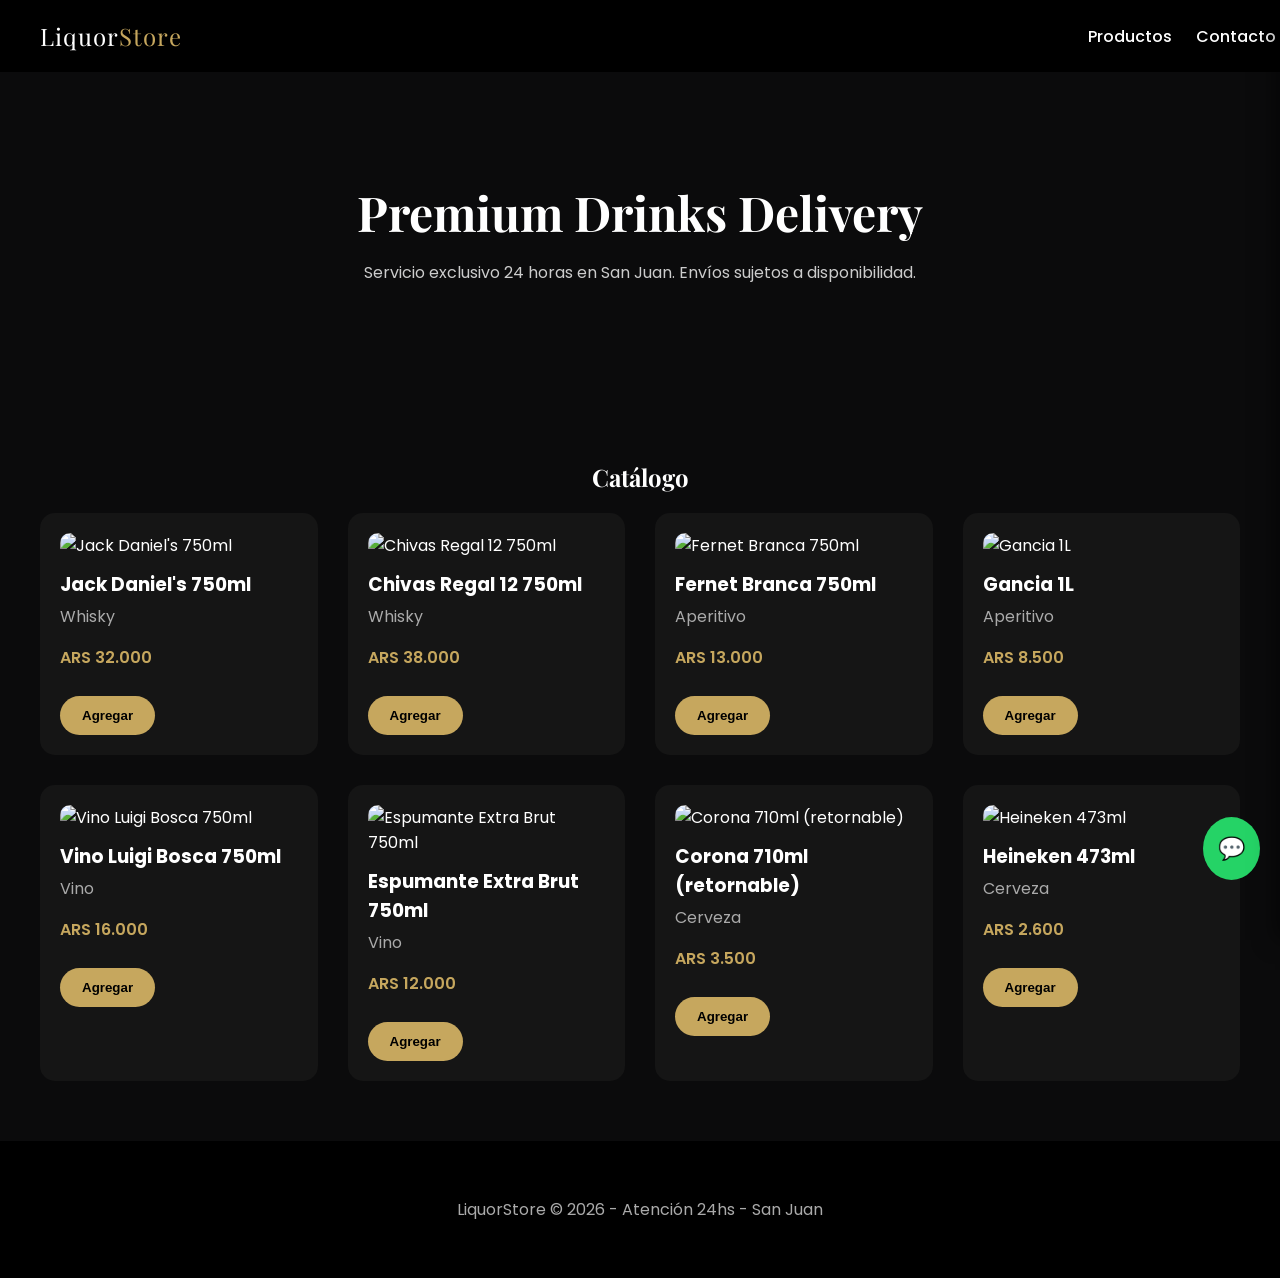
==== commit 217015fa: "Update print statement from 'Hello' to 'Goodbye'" ====
--- a/index.html
+++ b/index.html
@@ -1,1078 +1,339 @@
-<!doctype html>
+<!DOCTYPE html>
 <html lang="es">
 <head>
-  <meta charset="utf-8" />
-  <meta name="viewport" content="width=device-width,initial-scale=1,viewport-fit=cover" />
-  <meta name="theme-color" content="#0b0b0c" />
-  <title>LiquorStore | Bebidas Premium & Económicas | Delivery 24hs — San Juan</title>
-  <meta name="description" content="LiquorStore — Bebidas premium y económicas con precios. Delivery 24hs en San Juan (zona sujeta a disponibilidad). Pedidos por WhatsApp." />
-  <meta name="robots" content="index,follow" />
-
-  <!-- OpenGraph / Preview en WhatsApp -->
-  <meta property="og:title" content="LiquorStore | Delivery 24hs — San Juan" />
-  <meta property="og:description" content="Catálogo con precios. Bebidas premium y económicas. Pedidos por WhatsApp. Zona sujeta a disponibilidad." />
-  <meta property="og:type" content="website" />
-  <meta property="og:locale" content="es_AR" />
-  <!-- Podés cambiar la imagen después; por ahora queda una premium -->
-  <meta property="og:image" content="https://images.unsplash.com/photo-1510627498534-cf7e9002facc?auto=format&fit=crop&w=1200&q=70" />
-
-  <!-- Fonts -->
-  <link rel="preconnect" href="https://fonts.googleapis.com" />
-  <link rel="preconnect" href="https://fonts.gstatic.com" crossorigin />
-  <link href="https://fonts.googleapis.com/css2?family=Playfair+Display:wght@600;700&family=Poppins:wght@300;400;500;600;700&display=swap" rel="stylesheet" />
-
-  <!-- Favicon (logo simple dorado) -->
-  <link rel="icon" href="data:image/svg+xml,%3Csvg xmlns='http://www.w3.org/2000/svg' width='64' height='64'%3E%3Crect width='64' height='64' rx='16' fill='%230b0b0c'/%3E%3Cpath d='M24 10h16v6l-3 6v16H27V22l-3-6v-6z' fill='%23c6a75e'/%3E%3C/svg%3E" />
-
-  <style>
-    :root{
-      --bg:#0b0b0c;
-      --bg2:#0f0f12;
-      --card:#141419;
-      --card2:#101014;
-      --text:#f5f6f7;
-      --muted:#b6bcc6;
-      --muted2:#8b93a2;
-
-      --gold:#c6a75e;
-      --gold2:#e7d39b;
-      --line:rgba(255,255,255,.09);
-
-      --ok:#25D366;
-      --danger:#ff5a5f;
-
-      --shadow: 0 18px 60px rgba(0,0,0,.55);
-      --shadow2: 0 10px 30px rgba(0,0,0,.40);
-
-      --radius:18px;
-      --radius2:14px;
-      --max:1160px;
-
-      --ease:cubic-bezier(.2,.8,.2,1);
-    }
-
-    /* Reset & base */
-    *{box-sizing:border-box}
-    html,body{height:100%}
-    body{
-      margin:0;
-      font-family:"Poppins",system-ui,-apple-system,Segoe UI,Roboto,Arial,sans-serif;
-      background:
-        radial-gradient(1000px 520px at 18% -10%, rgba(198,167,94,.16), transparent 60%),
-        radial-gradient(900px 520px at 92% 10%, rgba(255,255,255,.06), transparent 60%),
-        var(--bg);
-      color:var(--text);
-      -webkit-font-smoothing:antialiased;
-      -moz-osx-font-smoothing:grayscale;
-      overflow-x:hidden;
-    }
-    a{color:inherit; text-decoration:none}
-    button{font-family:inherit}
-    img{max-width:100%}
-
-    .wrap{max-width:var(--max); margin:0 auto; padding:0 18px}
-
-    /* Header (premium sticky) */
-    .header{
-      position:sticky; top:0; z-index:50;
-      backdrop-filter: blur(12px);
-      background: linear-gradient(to bottom, rgba(11,11,12,.88), rgba(11,11,12,.70));
-      border-bottom:1px solid var(--line);
-    }
-    .bar{
-      display:flex; align-items:center; justify-content:space-between;
-      padding:14px 0;
-      gap:12px;
-    }
-    .brand{
-      display:flex; align-items:center; gap:12px;
-      min-width:190px;
-    }
-    .mark{
-      width:40px; height:40px; border-radius:12px;
-      background:
-        radial-gradient(circle at 30% 30%, rgba(231,211,155,.35), rgba(198,167,94,.20) 35%, rgba(255,255,255,.06) 60%),
-        linear-gradient(145deg, rgba(198,167,94,.35), rgba(0,0,0,.1));
-      border:1px solid rgba(198,167,94,.28);
-      box-shadow: 0 10px 25px rgba(0,0,0,.35);
-      display:grid; place-items:center;
-    }
-    .mark svg{width:22px; height:22px; fill:var(--gold2)}
-    .brand h1{
-      margin:0; font-family:"Playfair Display",serif;
-      font-size:18px; letter-spacing:.6px; line-height:1.1;
-    }
-    .brand small{
-      display:block; margin-top:2px;
-      font-size:12px; color:var(--muted2); letter-spacing:.2px;
-    }
-
-    .nav{display:flex; align-items:center; gap:10px; justify-content:flex-end; flex:1}
-
-    .pill{
-      display:inline-flex; align-items:center; gap:8px;
-      padding:10px 14px;
-      border-radius:999px;
-      border:1px solid var(--line);
-      background: rgba(255,255,255,.03);
-      color:var(--text);
-      cursor:pointer;
-      transition: transform .18s var(--ease), border-color .18s var(--ease), filter .18s var(--ease);
-      user-select:none;
-      white-space:nowrap;
-    }
-    .pill:hover{transform:translateY(-1px); border-color:rgba(198,167,94,.35)}
-    .pill svg{width:18px; height:18px; fill:currentColor}
-
-    .pill.gold{
-      background: linear-gradient(180deg, rgba(198,167,94,.98), rgba(171,142,70,.94));
-      color:#0b0b0c;
-      border-color: rgba(231,211,155,.35);
-      font-weight:700;
-      box-shadow: 0 12px 28px rgba(198,167,94,.14);
-    }
-    .pill.gold:hover{filter:brightness(1.05)}
-
-    .badge{
-      font-size:12px; font-weight:800;
-      background: rgba(0,0,0,.25);
-      border:1px solid rgba(0,0,0,.18);
-      padding:3px 8px; border-radius:999px;
-    }
-
-    /* Hero */
-    .hero{padding:26px 0 10px}
-    .heroGrid{
-      display:grid;
-      grid-template-columns: 1.15fr .85fr;
-      gap:18px;
-      align-items:stretch;
-    }
-    .heroCard{
-      border:1px solid var(--line);
-      background: linear-gradient(180deg, rgba(255,255,255,.04), rgba(255,255,255,.02));
-      border-radius:var(--radius);
-      box-shadow: var(--shadow2);
-      padding:22px;
-      position:relative;
-      overflow:hidden;
-      min-height:280px;
-    }
-    .heroCard:before{
-      content:"";
-      position:absolute; inset:-2px;
-      background:
-        radial-gradient(700px 240px at 10% 0%, rgba(198,167,94,.18), transparent 60%),
-        radial-gradient(700px 240px at 90% 20%, rgba(255,255,255,.07), transparent 58%);
-      pointer-events:none;
-      opacity:.95;
-    }
-    .heroCard > *{position:relative; z-index:1}
-
-    .kicker{
-      display:inline-flex; align-items:center; gap:8px;
-      font-size:12px; letter-spacing:.18em; text-transform:uppercase;
-      color:var(--muted2);
-    }
-    .dot{
-      width:8px; height:8px; border-radius:99px; background:var(--gold);
-      box-shadow:0 0 0 6px rgba(198,167,94,.12);
-    }
-    .heroTitle{
-      margin:10px 0 10px;
-      font-family:"Playfair Display",serif;
-      font-size:44px;
-      line-height:1.02;
-      letter-spacing:.2px;
-    }
-    .heroTitle span{color:var(--gold2)}
-    .heroText{
-      margin:0;
-      color:var(--muted);
-      max-width:56ch;
-      font-size:15.5px;
-      line-height:1.55;
-    }
-    .heroRow{
-      margin-top:16px;
-      display:flex; flex-wrap:wrap; gap:10px;
-      align-items:center;
-    }
-    .mini{
-      display:flex; gap:10px; align-items:center;
-      padding:10px 12px;
-      border-radius:14px;
-      border:1px solid var(--line);
-      background: rgba(0,0,0,.18);
-      color:var(--muted);
-      font-size:13px;
-    }
-    .mini svg{width:18px; height:18px; fill:var(--gold)}
-    .heroSide{
-      display:grid;
-      grid-template-rows: 1fr 1fr;
-      gap:18px;
-    }
-    .promo{
-      border:1px solid rgba(198,167,94,.28);
-      background: linear-gradient(180deg, rgba(198,167,94,.14), rgba(255,255,255,.02));
-      border-radius:var(--radius);
-      padding:18px;
-      box-shadow: var(--shadow2);
-      overflow:hidden;
-      position:relative;
-    }
-    .promo h3{
-      margin:0 0 6px;
-      font-family:"Playfair Display",serif;
-      letter-spacing:.2px;
-      font-size:20px;
-    }
-    .promo p{
-      margin:0;
-      color:var(--muted);
-      font-size:13.5px;
-      line-height:1.5;
-    }
-    .promo .tag{
-      display:inline-block;
-      margin-top:12px;
-      padding:8px 10px;
-      border-radius:999px;
-      background: rgba(0,0,0,.25);
-      border:1px solid var(--line);
-      font-weight:700;
-      color:var(--gold2);
-      font-size:12px;
-    }
-    .photoCard{
-      border-radius:var(--radius);
-      border:1px solid var(--line);
-      box-shadow: var(--shadow2);
-      overflow:hidden;
-      position:relative;
-      background:#000;
-      min-height:170px;
-    }
-    .photoCard img{
-      width:100%; height:100%;
-      object-fit:cover;
-      display:block;
-      filter:saturate(1.05) contrast(1.03);
-      opacity:.95;
-      transform:scale(1.02);
-    }
-    .photoOverlay{
-      position:absolute; inset:0;
-      background: linear-gradient(180deg, rgba(0,0,0,.05), rgba(0,0,0,.78));
-      display:flex; align-items:flex-end;
-      padding:16px;
-    }
-    .photoOverlay .line1{font-weight:800; letter-spacing:.2px}
-    .photoOverlay .line2{color:var(--muted); font-size:13px; margin-top:4px}
-
-    /* Responsive */
-    @media (max-width: 980px){
-      .heroGrid{grid-template-columns:1fr}
-      .heroSide{grid-template-columns:1fr 1fr; grid-template-rows:auto}
-    }
-    @media (max-width: 720px){
-      .heroTitle{font-size:36px}
-      .heroSide{grid-template-columns:1fr}
-      .hideMobile{display:none}
-    }
-    @media (prefers-reduced-motion: reduce){
-      *{scroll-behavior:auto !important; transition:none !important; animation:none !important}
-    } 
-    <style>
-/* ====== PARTE 3/6 START ====== */
-
-/* Botones filtro (Parte 2) */
-.filterBtn{
-  padding:10px 14px;
-  border-radius:999px;
-  border:1px solid var(--line);
-  background: rgba(255,255,255,.03);
-  color: var(--text);
-  cursor:pointer;
-  transition: transform .18s var(--ease), border-color .18s var(--ease), filter .18s var(--ease);
-  font-weight:700;
-}
-.filterBtn:hover{ transform: translateY(-1px); border-color: rgba(198,167,94,.35); }
-.filterBtn.active{
-  background: linear-gradient(180deg, rgba(198,167,94,.98), rgba(171,142,70,.94));
-  color:#0b0b0c;
-  border-color: rgba(231,211,155,.35);
-}
-
-/* Cards del catálogo */
-.productCard{
-  border:1px solid var(--line);
-  background: linear-gradient(180deg, rgba(255,255,255,.04), rgba(255,255,255,.02));
-  border-radius: var(--radius);
-  box-shadow: var(--shadow2);
-  overflow:hidden;
-  position:relative;
-  transition: transform .20s var(--ease), border-color .20s var(--ease);
-}
-.productCard:hover{ transform: translateY(-4px); border-color: rgba(198,167,94,.35); }
-
-.productImg{
-  height:170px;
-  background:#000;
-  position:relative;
-  overflow:hidden;
-}
-.productImg img{
-  width:100%;
-  height:100%;
-  object-fit:cover;
-  transform: scale(1.06);
-  filter: saturate(1.05) contrast(1.05);
-  opacity:.92;
-}
-.productImg:after{
-  content:"";
-  position:absolute; inset:0;
-  background: linear-gradient(180deg, rgba(0,0,0,.05), rgba(0,0,0,.65));
-}
-
-.productBody{
-  padding:16px 16px 14px;
-}
-.productName{
-  margin:0;
-  font-size:16px;
-  letter-spacing:.2px;
-  font-weight:800;
-}
-.productMeta{
-  margin:6px 0 10px;
-  color: var(--muted);
-  font-size:13px;
-  line-height:1.4;
-}
-.productPriceRow{
-  display:flex;
-  align-items:center;
-  justify-content:space-between;
-  gap:10px;
-}
-.productPrice{
-  color: var(--gold2);
-  font-weight:900;
-  letter-spacing:.2px;
-}
-.btnAdd{
-  border:none;
-  border-radius:999px;
-  padding:10px 12px;
-  cursor:pointer;
-  background: rgba(255,255,255,.06);
-  color: var(--text);
-  border:1px solid var(--line);
-  font-weight:800;
-  transition: transform .18s var(--ease), border-color .18s var(--ease);
-}
-.btnAdd:hover{ transform: translateY(-1px); border-color: rgba(198,167,94,.35); }
-
-/* Badge categoría arriba de la imagen */
-.catBadge{
-  position:absolute;
-  top:12px; left:12px;
-  z-index:2;
-  padding:7px 10px;
-  border-radius:999px;
-  font-size:12px;
-  font-weight:900;
-  color:#0b0b0c;
-  background: linear-gradient(180deg, rgba(231,211,155,.95), rgba(198,167,94,.95));
-  border:1px solid rgba(0,0,0,.18);
-}
-
-/* ====== CARRITO DRAWER PREMIUM ====== */
-.drawerOverlay{
-  position:fixed; inset:0;
-  background: rgba(0,0,0,.55);
-  backdrop-filter: blur(6px);
-  opacity:0;
-  pointer-events:none;
-  transition: opacity .22s var(--ease);
-  z-index:80;
-}
-.drawer{
-  position:fixed;
-  top:0; right:0;
-  width:min(420px, 92vw);
-  height:100%;
-  background: linear-gradient(180deg, rgba(16,16,20,.98), rgba(12,12,14,.98));
-  border-left:1px solid var(--line);
-  box-shadow: var(--shadow);
-  transform: translateX(105%);
-  transition: transform .26s var(--ease);
-  z-index:90;
-  display:flex;
-  flex-direction:column;
-}
-.drawer.open{ transform: translateX(0); }
-.drawerOverlay.open{ opacity:1; pointer-events:auto; }
-
-.drawerHead{
-  padding:16px 16px;
-  border-bottom:1px solid var(--line);
-  display:flex;
-  align-items:center;
-  justify-content:space-between;
-  gap:10px;
-}
-.drawerHead h3{
-  margin:0;
-  font-family:"Playfair Display",serif;
-  letter-spacing:.2px;
-}
-.drawerClose{
-  border:1px solid var(--line);
-  background: rgba(255,255,255,.04);
-  color: var(--text);
-  border-radius:12px;
-  padding:10px 12px;
-  cursor:pointer;
-}
-
-.drawerBody{
-  padding:12px 16px 14px;
-  overflow:auto;
-  flex:1;
-}
-.cartEmpty{
-  color: var(--muted);
-  padding:18px 0;
-  line-height:1.5;
-}
-
-.cartItem{
-  display:flex;
-  align-items:flex-start;
-  justify-content:space-between;
-  gap:12px;
-  padding:12px 0;
-  border-bottom:1px solid rgba(255,255,255,.06);
-}
-.cartItem strong{display:block}
-.cartItem small{color:var(--muted); display:block; margin-top:3px}
-.qtyRow{
-  display:flex; align-items:center; gap:8px;
-}
-.qtyBtn{
-  width:34px; height:34px;
-  border-radius:12px;
-  border:1px solid var(--line);
-  background: rgba(255,255,255,.04);
-  color: var(--text);
-  cursor:pointer;
-  font-weight:900;
-}
-.qty{
-  min-width:18px;
-  text-align:center;
-  font-weight:900;
-  color: var(--gold2);
-}
-.removeBtn{
-  border:none;
-  background: transparent;
-  color: rgba(255,90,95,.95);
-  cursor:pointer;
-  font-weight:900;
-  margin-top:6px;
-}
-
-.drawerFoot{
-  padding:14px 16px 16px;
-  border-top:1px solid var(--line);
-}
-.totalRow{
-  display:flex;
-  align-items:center;
-  justify-content:space-between;
-  gap:10px;
-  margin-bottom:12px;
-}
-.totalRow span{color:var(--muted)}
-.totalRow strong{color:var(--text); letter-spacing:.2px}
-
-.btnPrimary{
-  width:100%;
-  border:none;
-  border-radius:14px;
-  padding:14px 14px;
-  cursor:pointer;
-  font-weight:900;
-  background: linear-gradient(180deg, rgba(198,167,94,.98), rgba(171,142,70,.94));
-  color:#0b0b0c;
-}
-.btnGhost{
-  width:100%;
-  margin-top:10px;
-  border-radius:14px;
-  padding:12px 14px;
-  cursor:pointer;
-  font-weight:900;
-  border:1px solid var(--line);
-  background: rgba(255,255,255,.03);
-  color: var(--text);
-}
-
-/* WhatsApp botón flotante */
-.fab{
-  position:fixed;
-  right:18px;
-  bottom:18px;
-  width:56px; height:56px;
-  border-radius:18px;
-  display:grid; place-items:center;
-  background: linear-gradient(180deg, rgba(37,211,102,.98), rgba(24,170,82,.98));
-  box-shadow: 0 14px 40px rgba(0,0,0,.45);
-  z-index:70;
-  border:1px solid rgba(255,255,255,.10);
-}
-.fab svg{width:26px; height:26px; fill:white}
-
-/* ====== PARTE 3/6 END ====== */
-  </style>
+<meta charset="UTF-8">
+<meta name="viewport" content="width=device-width, initial-scale=1.0">
+<title>LiquorStore | Premium Drinks Delivery</title>
+
+<meta name="description" content="LiquorStore - Bebidas premium y económicas con delivery 24hs en San Juan. Pedidos por WhatsApp.">
+<meta property="og:title" content="LiquorStore - Premium Drinks Delivery">
+<meta property="og:description" content="Atención 24 horas. Envíos sujetos a disponibilidad.">
+
+<link href="https://fonts.googleapis.com/css2?family=Playfair+Display:wght@600;700&family=Poppins:wght@300;400;500;600;700&display=swap" rel="stylesheet">
+
+<style>
+body{
+margin:0;
+background:#0B0B0C;
+color:#fff;
+font-family:'Poppins',sans-serif;
+}
+
+header{
+position:fixed;
+top:0;
+width:100%;
+background:#000;
+padding:20px 40px;
+display:flex;
+justify-content:space-between;
+align-items:center;
+z-index:1000;
+}
+
+.logo{
+font-family:'Playfair Display',serif;
+font-size:24px;
+letter-spacing:1px;
+}
+
+.logo span{color:#C6A75E;}
+
+nav a{
+color:#fff;
+margin-left:20px;
+text-decoration:none;
+font-weight:500;
+}
+
+.hero{
+padding-top:140px;
+text-align:center;
+padding-bottom:80px;
+}
+
+.hero h1{
+font-size:48px;
+font-family:'Playfair Display',serif;
+margin-bottom:10px;
+}
+
+.hero p{
+color:#ccc;
+}
+
+.section{
+padding:60px 40px;
+}
+
+.products{
+display:grid;
+grid-template-columns:repeat(auto-fit,minmax(250px,1fr));
+gap:30px;
+}
+
+.card{
+background:#151515;
+padding:20px;
+border-radius:15px;
+transition:0.3s;
+}
+
+.card:hover{transform:translateY(-5px);}
+
+.card img{
+width:100%;
+border-radius:10px;
+}
+
+.price{color:#C6A75E;font-weight:600;}
+
+.btn{
+background:#C6A75E;
+color:#000;
+padding:12px 22px;
+border-radius:30px;
+text-decoration:none;
+display:inline-block;
+margin-top:10px;
+cursor:pointer;
+font-weight:600;
+border:none;
+}
+
+.btn:hover{background:#fff;}
+
+footer{
+background:#000;
+text-align:center;
+padding:40px;
+color:#aaa;
+}
+
+.cart{
+position:fixed;
+right:0;
+top:0;
+width:350px;
+height:100%;
+background:#111;
+padding:20px;
+overflow:auto;
+box-shadow:-5px 0 20px rgba(0,0,0,0.5);
+transform:translateX(100%);
+transition:0.3s;
+z-index:1200;
+}
+
+.cart.open{transform:translateX(0);}
+
+.cart h3{margin-top:0;}
+
+.cart-item{
+border-bottom:1px solid #333;
+padding:10px 0;
+}
+
+.cart-total{
+margin-top:15px;
+font-weight:bold;
+}
+
+.whatsapp{
+position:fixed;
+bottom:20px;
+right:20px;
+background:#25D366;
+padding:15px;
+border-radius:50%;
+color:white;
+text-decoration:none;
+font-size:22px;
+z-index:1100;
+}
+</style>
 </head>
-
 <body>
-  <header class="header">
-    <div class="wrap">
-      <div class="bar">
-        <a class="brand" href="#top" aria-label="LiquorStore inicio">
-          <div class="mark" aria-hidden="true">
-            <svg viewBox="0 0 24 24"><path d="M8 2h8v2l-2 3v5.2c0 .4.2.8.5 1.1l2.7 2.7c.5.5.8 1.2.8 1.9V22H6v-3.1c0-.7.3-1.4.8-1.9l2.7-2.7c.3-.3.5-.7.5-1.1V7L8 4V2zm2 2 1 2h2l1-2h-4z"/></svg>
-          </div>
-          <div>
-            <h1>LiquorStore</h1>
-            <small>Delivery 24hs • San Juan</small>
-          </div>
-        </a>
-
-        <nav class="nav">
-          <a class="pill hideMobile" href="#catalogo">Catálogo</a>
-          <a class="pill hideMobile" href="#experiencia">Experiencia</a>
-
-          <button class="pill" id="btnCart" type="button" aria-label="Abrir carrito">
-            <svg viewBox="0 0 24 24"><path d="M7 18c-1.1 0-2 .9-2 2s.9 2 2 2 2-.9 2-2-.9-2-2-2zm10 0c-1.1 0-2 .9-2 2s.9 2 2 2 2-.9 2-2-.9-2-2-2zM6.2 6l.6 3h10.7c.8 0 1.5-.5 1.8-1.2l1.5-3H6.2zM5 4H2V2h4.2c.5 0 .9.3 1 .8L7.5 5H22l-3 6.1c-.6 1.2-1.8 1.9-3.1 1.9H7.1l-.3 1.5H19v2H6.3c-.6 0-1.1-.2-1.5-.7-.4-.5-.5-1.1-.4-1.7L5.6 8 5 4z"/></svg>
-            Carrito <span class="badge" id="cartCount">0</span>
-          </button>
-
-          <button class="pill gold" id="btnWhatsappTop" type="button">
-            <svg viewBox="0 0 24 24"><path d="M20 3.9A10 10 0 0 0 3.1 18.4L2 22l3.7-1.1A10 10 0 1 0 20 3.9zm-8 17.1a8 8 0 0 1-4.1-1.1l-.3-.2-2.5.8.8-2.4-.2-.3A8 8 0 1 1 12 21zm4.4-6.1c-.2-.1-1.2-.6-1.4-.6s-.3-.1-.5.1-.5.6-.6.7-.2.2-.4.1a6.5 6.5 0 0 1-1.9-1.2 7 7 0 0 1-1.3-1.6c-.1-.2 0-.3.1-.4l.3-.4.2-.3c.1-.1.1-.2.2-.3.1-.1 0-.2 0-.3s-.5-1.3-.7-1.7c-.2-.5-.4-.4-.5-.4h-.4c-.1 0-.3 0-.4.2s-.6.6-.6 1.6.6 1.9.7 2.1a7.7 7.7 0 0 0 3 3 9.7 9.7 0 0 0 1 .4c.4.1.7.2 1 .1.3 0 1-.4 1.1-.8.1-.4.1-.8.1-.8s-.1-.1-.3-.2z"/></svg>
-            Pedir por WhatsApp
-          </button>
-        </nav>
-      </div>
-    </div>
-  </header>
-
-  <main id="top">
-    <section class="hero">
-      <div class="wrap">
-        <div class="heroGrid">
-          <div class="heroCard">
-            <div class="kicker"><span class="dot"></span> servicio exclusivo • 24hs</div>
-            <h2 class="heroTitle">Bebidas <span>premium</span> & económicas, con entrega discreta.</h2>
-            <p class="heroText">
-              Catálogo con precios actualizados. Pedidos directos por WhatsApp.
-              Cobertura de envío sujeta a disponibilidad (consultar zona).
-            </p>
-
-            <div class="heroRow">
-              <div class="mini">
-                <svg viewBox="0 0 24 24"><path d="M12 8a4 4 0 1 0 0 8 4 4 0 0 0 0-8zm0-6a10 10 0 0 0-9.9 12l-1.6 6L6 18.4A10 10 0 1 0 12 2zm0 18a8 8 0 0 1-4.1-1.1l-.3-.2-2.5.8.8-2.4-.2-.3A8 8 0 1 1 12 20z"/></svg>
-                Pedido por WhatsApp
-              </div>
-
-              <div class="mini">
-                <svg viewBox="0 0 24 24"><path d="M12 1 3 5v6c0 5 3.8 9.7 9 12 5.2-2.3 9-7 9-12V5l-9-4zm0 20c-4.1-2-7-5.9-7-10V6.2L12 3l7 3.2V11c0 4.1-2.9 8-7 10z"/></svg>
-                Atención profesional
-              </div>
-
-              <div class="mini">
-                <svg viewBox="0 0 24 24"><path d="M12 8V4l8 8-8 8v-4H4V8h8zm-6 2v4h8v2l5-5-5-5v2H6z"/></svg>
-                Entrega rápida
-              </div>
-            </div>
-          </div>
-
-          <div class="heroSide">
-            <div class="promo">
-              <h3>Combos & Promos</h3>
-              <p>Selección curada: premium + económico. Ideal para previas, juntadas y regalos.</p>
-              <div class="tag">Zona de envío: consultar</div>
-            </div>
-
-            <div class="photoCard">
-              <img loading="lazy" src="https://images.unsplash.com/photo-1510627498534-cf7e9002facc?auto=format&fit=crop&w=1400&q=70" alt="Bebidas premium" />
-              <div class="photoOverlay">
-                <div>
-                  <div class="line1">LiquorStore</div>
-                  <div class="line2">Elegancia en cada botella • 24hs</div>
-                </div>
-              </div>
-            </div>
-          </div>
-        </div>
-
-        <!-- PARTE 1 termina acá. No borres esta línea. -->
-        <!-- PART 1 END -->
-      </div>
-    </section>
-            </div>
-      </section>
-
-      <!-- ===================== -->
-      <!-- CATÁLOGO + BUSCADOR  -->
-      <!-- ===================== -->
-
-      <section id="catalogo" style="padding:40px 0;">
-        <div class="wrap">
-
-          <div style="display:flex;flex-wrap:wrap;gap:15px;align-items:center;justify-content:space-between;margin-bottom:25px;">
-            <h2 style="font-family:'Playfair Display',serif;font-size:28px;margin:0;">
-              Catálogo con precios
-            </h2>
-
-            <input 
-              type="text" 
-              id="searchInput"
-              placeholder="Buscar bebida..."
-              style="
-                padding:10px 16px;
-                border-radius:999px;
-                border:1px solid var(--line);
-                background:#111;
-                color:white;
-                outline:none;
-                min-width:200px;
-              "
-            >
-          </div>
-
-          <!-- Filtros -->
-          <div id="categoryFilters" style="display:flex;gap:10px;flex-wrap:wrap;margin-bottom:30px;">
-            <button class="filterBtn active" data-category="all">Todos</button>
-            <button class="filterBtn" data-category="whisky">Whisky</button>
-            <button class="filterBtn" data-category="vino">Vino</button>
-            <button class="filterBtn" data-category="cerveza">Cerveza</button>
-            <button class="filterBtn" data-category="licor">Licores</button>
-          </div>
-
-          <!-- Grid Productos -->
-          <div id="productGrid" style="
-            display:grid;
-            grid-template-columns:repeat(auto-fit,minmax(260px,1fr));
-            gap:25px;
-          ">
-          </div>
-
-        </div>
-      </section>
-
-      <!-- ===================== -->
-      <!-- EXPERIENCIA SECTION  -->
-      <!-- ===================== -->
-
-      <section id="experiencia" style="padding:60px 0;">
-        <div class="wrap">
-          <h2 style="font-family:'Playfair Display',serif;font-size:28px;margin-bottom:20px;">
-            Experiencia LiquorStore
-          </h2>
-
-          <div style="display:grid;grid-template-columns:repeat(auto-fit,minmax(250px,1fr));gap:20px;">
-            
-            <div style="background:#141419;padding:20px;border-radius:var(--radius);border:1px solid var(--line);">
-              <h3 style="margin-top:0;color:var(--gold2);">Premium & Económico</h3>
-              <p style="color:var(--muted);">Opciones para todos los presupuestos sin perder calidad.</p>
-            </div>
-
-            <div style="background:#141419;padding:20px;border-radius:var(--radius);border:1px solid var(--line);">
-              <h3 style="margin-top:0;color:var(--gold2);">Atención 24hs</h3>
-              <p style="color:var(--muted);">Siempre disponibles para tu pedido.</p>
-            </div>
-
-            <div style="background:#141419;padding:20px;border-radius:var(--radius);border:1px solid var(--line);">
-              <h3 style="margin-top:0;color:var(--gold2);">Entrega Discreta</h3>
-              <p style="color:var(--muted);">Servicio profesional y seguro.</p>
-            </div>
-
-          </div>
-        </div>
-      </section>
-    <!-- ============================= -->
-<!-- ===== PARTE 4/6 START ======= -->
-<!-- ============================= -->
-
-<!-- Overlay -->
-<div class="drawerOverlay" id="drawerOverlay"></div>
-
-<!-- Carrito Drawer -->
-<aside class="drawer" id="cartDrawer">
-  <div class="drawerHead">
-    <h3>Tu Pedido</h3>
-    <button class="drawerClose" onclick="closeCart()">✕</button>
-  </div>
-
-  <div class="drawerBody" id="cartItems">
-    <div class="cartEmpty">Tu carrito está vacío.</div>
-  </div>
-
-  <div class="drawerFoot">
-    <div class="totalRow">
-      <span>Total</span>
-      <strong id="cartTotal">ARS 0</strong>
-    </div>
-
-    <button class="btnPrimary" onclick="sendWhatsAppOrder()">
-      Finalizar por WhatsApp
-    </button>
-
-    <button class="btnGhost" onclick="clearCart()">
-      Vaciar carrito
-    </button>
-  </div>
-</aside>
-
-<!-- Botón flotante WhatsApp -->
-<a class="fab" id="whatsappFab" target="_blank">
-  <svg viewBox="0 0 24 24">
-    <path d="M20.5 3.5A11.9 11.9 0 0 0 12 0C5.4 0 0 5.4 0 12c0 2.1.6 4.2 1.7 6L0 24l6.2-1.6c1.7.9 3.7 1.4 5.8 1.4 6.6 0 12-5.4 12-12 0-3.2-1.2-6.2-3.5-8.3zM12 21.5c-1.8 0-3.6-.5-5.1-1.4l-.4-.2-3.7 1 1-3.6-.3-.4A9.5 9.5 0 1 1 12 21.5zm5.2-7.1c-.3-.2-1.8-.9-2.1-1-.3-.1-.5-.2-.7.2-.2.3-.8 1-1 1.2-.2.2-.3.2-.6.1-1.6-.8-2.6-1.5-3.6-3.3-.3-.5.3-.5.8-1.7.1-.2.1-.4 0-.6-.1-.2-.7-1.7-1-2.3-.2-.5-.5-.4-.7-.4h-.6c-.2 0-.6.1-.9.4-.3.3-1.2 1.1-1.2 2.8 0 1.6 1.2 3.2 1.3 3.4.2.2 2.4 3.7 5.9 5 .8.3 1.4.5 1.9.6.8.2 1.6.2 2.2.1.7-.1 2.1-.9 2.4-1.8.3-.9.3-1.6.2-1.8-.1-.2-.3-.3-.6-.5z"/>
-  </svg>
-</a>
-
-<!-- Botón abrir carrito -->
-<button onclick="openCart()" style="
-  position:fixed;
-  top:18px;
-  right:18px;
-  background:#c6a75e;
-  border:none;
-  padding:10px 14px;
-  border-radius:12px;
-  font-weight:800;
-  cursor:pointer;
-  z-index:75;">
-  🛒 Carrito
-</button>
-
-<!-- ============================= -->
-<!-- ===== PARTE 4/6 END ========= -->
-<!-- ============================= -->
- <!-- ============================= -->
-<!-- ===== PARTE 5/6 START ======= -->
-<!-- ============================= -->
-
+
+<header>
+<div class="logo">Liquor<span>Store</span></div>
+<nav>
+<a href="#productos">Productos</a>
+<a href="#contacto">Contacto</a>
+<a href="#" onclick="toggleCart()">🛒</a>
+</nav>
+</header>
+
+<section class="hero">
+<h1>Premium Drinks Delivery</h1>
+<p>Servicio exclusivo 24 horas en San Juan. Envíos sujetos a disponibilidad.</p>
+</section>
+<section id="productos" class="section">
+<h2 style="text-align:center;font-family:'Playfair Display',serif;">Catálogo</h2>
+
+<div class="products" id="productList"></div>
+
+</section>
+
+<div class="cart" id="cart">
+<h3>Tu Pedido</h3>
+<div id="cartItems"></div>
+<div class="cart-total" id="cartTotal">Total: ARS 0</div>
+<button class="btn" onclick="sendWhatsAppOrder()">Finalizar por WhatsApp</button>
+<button class="btn" style="background:#444;color:white;margin-top:10px;" onclick="toggleCart()">Cerrar</button>
+</div>
+
+<footer id="contacto">
+<p>LiquorStore © 2026 - Atención 24hs - San Juan</p>
+</footer>
+
+<a class="whatsapp" id="whatsappBtn" target="_blank">💬</a>
 <script>
-const WHATSAPP_NUMBER = "549423703514"; // CAMBIAR SI QUERÉS
+/* ========= CONFIG ========= */
+const WHATSAPP_NUMBER = "549423703514"; // tu número en formato internacional (sin +)
+
+/* ========= PRODUCTOS =========
+   Cambiá precios cuando quieras. Estos son ejemplos premium + económico.
+*/
+const products = [
+  { id: 1, name: "Jack Daniel's 750ml", category: "Whisky", price: 32000, img: "https://images.unsplash.com/photo-1528826194825-5ed08ffdd0d8?auto=format&fit=crop&w=900&q=70" },
+  { id: 2, name: "Chivas Regal 12 750ml", category: "Whisky", price: 38000, img: "https://images.unsplash.com/photo-1514362545857-3bc16c4c7d1b?auto=format&fit=crop&w=900&q=70" },
+  { id: 3, name: "Fernet Branca 750ml", category: "Aperitivo", price: 13000, img: "https://images.unsplash.com/photo-1551024709-8f23befc6f87?auto=format&fit=crop&w=900&q=70" },
+  { id: 4, name: "Gancia 1L", category: "Aperitivo", price: 8500, img: "https://images.unsplash.com/photo-1532635223-478bb0c9372c?auto=format&fit=crop&w=900&q=70" },
+  { id: 5, name: "Vino Luigi Bosca 750ml", category: "Vino", price: 16000, img: "https://images.unsplash.com/photo-1516594917710-6c7ce8c13ae1?auto=format&fit=crop&w=900&q=70" },
+  { id: 6, name: "Espumante Extra Brut 750ml", category: "Vino", price: 12000, img: "https://images.unsplash.com/photo-1510627498534-cf7e9002facc?auto=format&fit=crop&w=900&q=70" },
+  { id: 7, name: "Corona 710ml (retornable)", category: "Cerveza", price: 3500, img: "https://images.unsplash.com/photo-1543007630-9710e4a00a20?auto=format&fit=crop&w=900&q=70" },
+  { id: 8, name: "Heineken 473ml", category: "Cerveza", price: 2600, img: "https://images.unsplash.com/photo-1605276373954-0c4a0dac5f12?auto=format&fit=crop&w=900&q=70" }
+];
 
 let cart = [];
 
-const products = [
-  { id:1, name:"Jack Daniels", price:32000, category:"whisky" },
-  { id:2, name:"Chivas Regal", price:38000, category:"whisky" },
-  { id:3, name:"Luigi Bosca", price:16000, category:"vino" },
-  { id:4, name:"Corona 710ml", price:3500, category:"cerveza" }
-];
+/* ========= UI ========= */
+function moneyARS(n){
+  return "ARS " + Number(n).toLocaleString("es-AR");
+}
+
+function toggleCart(){
+  document.getElementById("cart").classList.toggle("open");
+}
+
+function renderProducts(){
+  const container = document.getElementById("productList");
+  container.innerHTML = "";
+
+  products.forEach(p => {
+    const card = document.createElement("div");
+    card.className = "card";
+    card.innerHTML = `
+      <img src="${p.img}" alt="${p.name}">
+      <h3 style="margin:12px 0 5px;">${p.name}</h3>
+      <p style="color:#aaa;margin:0 0 6px;">${p.category}</p>
+      <p class="price">${moneyARS(p.price)}</p>
+      <button class="btn" onclick="addToCart(${p.id})">Agregar</button>
+    `;
+    container.appendChild(card);
+  });
+}
 
 function addToCart(id){
-  const product = products.find(p=>p.id===id);
-  const existing = cart.find(item=>item.id===id);
+  const product = products.find(p => p.id === id);
+  const existing = cart.find(i => i.id === id);
+
   if(existing){
     existing.qty++;
   } else {
-    cart.push({...product, qty:1});
+    cart.push({ ...product, qty: 1 });
+  }
+
+  renderCart();
+}
+
+function removeFromCart(id){
+  cart = cart.filter(i => i.id !== id);
+  renderCart();
+}
+
+function changeQty(id, delta){
+  const item = cart.find(i => i.id === id);
+  if(!item) return;
+  item.qty += delta;
+  if(item.qty <= 0){
+    removeFromCart(id);
+    return;
   }
   renderCart();
-  openCart();
 }
 
 function renderCart(){
-  const container = document.getElementById("cartItems");
-  const totalEl = document.getElementById("cartTotal");
-
-  if(cart.length===0){
-    container.innerHTML = '<div class="cartEmpty">Tu carrito está vacío.</div>';
-    totalEl.innerText = "ARS 0";
+  const cartItems = document.getElementById("cartItems");
+  const cartTotal = document.getElementById("cartTotal");
+  cartItems.innerHTML = "";
+
+  if(cart.length === 0){
+    cartItems.innerHTML = `<p style="color:#aaa;">Tu carrito está vacío.</p>`;
+    cartTotal.textContent = "Total: ARS 0";
     return;
   }
 
   let total = 0;
 
-  container.innerHTML = cart.map(item=>{
+  cart.forEach(item => {
     total += item.price * item.qty;
-    return `
-      <div class="cartItem">
-        <div>
-          <strong>${item.name}</strong>
-          <small>ARS ${item.price.toLocaleString()}</small>
-          <div class="qtyRow">
-            <button class="qtyBtn" onclick="changeQty(${item.id}, -1)">-</button>
-            <div class="qty">${item.qty}</div>
-            <button class="qtyBtn" onclick="changeQty(${item.id}, 1)">+</button>
-          </div>
-          <button class="removeBtn" onclick="removeItem(${item.id})">Eliminar</button>
-        </div>
+
+    const div = document.createElement("div");
+    div.className = "cart-item";
+    div.innerHTML = `
+      <strong>${item.name}</strong>
+      <div style="display:flex;align-items:center;gap:8px;margin-top:6px;">
+        <button class="btn" style="padding:6px 12px;border-radius:12px;" onclick="changeQty(${item.id}, -1)">-</button>
+        <span style="font-weight:600;">${item.qty}</span>
+        <button class="btn" style="padding:6px 12px;border-radius:12px;" onclick="changeQty(${item.id}, 1)">+</button>
+        <span style="margin-left:auto;color:#C6A75E;font-weight:700;">${moneyARS(item.price * item.qty)}</span>
       </div>
+      <button onclick="removeFromCart(${item.id})" style="background:none;border:none;color:#ff5a5f;cursor:pointer;margin-top:8px;font-weight:700;">
+        Eliminar
+      </button>
     `;
-  }).join("");
-
-  totalEl.innerText = "ARS " + total.toLocaleString();
-}
-
-function changeQty(id, delta){
-  const item = cart.find(p=>p.id===id);
-  if(!item) return;
-  item.qty += delta;
-  if(item.qty<=0){
-    cart = cart.filter(p=>p.id!==id);
-  }
-  renderCart();
-}
-
-function removeItem(id){
-  cart = cart.filter(p=>p.id!==id);
-  renderCart();
-}
-
-function clearCart(){
-  cart = [];
-  renderCart();
-}
-
-function openCart(){
-  document.getElementById("cartDrawer").classList.add("open");
-  document.getElementById("drawerOverlay").classList.add("open");
-}
-
-function closeCart(){
-  document.getElementById("cartDrawer").classList.remove("open");
-  document.getElementById("drawerOverlay").classList.remove("open");
-}
-
-document.getElementById("drawerOverlay").addEventListener("click", closeCart);
-
+    cartItems.appendChild(div);
+  });
+
+  cartTotal.textContent = "Total: " + moneyARS(total);
+}
+
+/* ========= WHATSAPP ========= */
 function sendWhatsAppOrder(){
-  if(cart.length===0) return;
-
-  let message = "Hola LiquorStore, quiero pedir:%0A%0A";
-
-  cart.forEach(item=>{
-    message += `${item.qty}x ${item.name} - ARS ${item.price.toLocaleString()}%0A`;
-  });
-
-  const total = cart.reduce((sum,item)=>sum+item.price*item.qty,0);
-  message += `%0ATotal: ARS ${total.toLocaleString()}`;
-
-  const url = `https://wa.me/${WHATSAPP_NUMBER}?text=${message}`;
-  window.open(url, "_blank");
-}
-</script>
-
-<!-- ============================= -->
-<!-- ===== PARTE 5/6 END ========= -->
-<!-- ============================= -->
-    <!-- ============================= -->
-<!-- ===== PARTE 6/6 START ======= -->
-<!-- ============================= -->
-
-<script>
-/* ========= Config ========= */
-const CATEGORY_LABEL = {
-  all: "Todos",
-  whisky: "Whisky",
-  vino: "Vino",
-  cerveza: "Cerveza",
-  licor: "Licores"
-};
-
-// Imágenes premium (gratis). Podés cambiarlas por tus fotos después.
-const IMG_BY_CATEGORY = {
-  whisky: "https://images.unsplash.com/photo-1528826194825-5ed08ffdd0d8?auto=format&fit=crop&w=1400&q=70",
-  vino: "https://images.unsplash.com/photo-1516594917710-6c7ce8c13ae1?auto=format&fit=crop&w=1400&q=70",
-  cerveza: "https://images.unsplash.com/photo-1543007630-9710e4a00a20?auto=format&fit=crop&w=1400&q=70",
-  licor: "https://images.unsplash.com/photo-1551024709-8f23befc6f87?auto=format&fit=crop&w=1400&q=70"
-};
-
-const DEFAULT_IMG = "https://images.unsplash.com/photo-1514362545857-3bc16c4c7d1b?auto=format&fit=crop&w=1400&q=70";
-
-/* ========= Estado ========= */
-let currentCategory = "all";
-let currentQuery = "";
-
-/* ========= Render catálogo ========= */
-function moneyARS(n){
-  try { return "ARS " + Number(n).toLocaleString("es-AR"); }
-  catch { return "ARS " + n; }
-}
-
-function getProductImage(p){
-  return IMG_BY_CATEGORY[p.category] || DEFAULT_IMG;
-}
-
-function renderProducts(){
-  const grid = document.getElementById("productGrid");
-  if(!grid) return;
-
-  let list = [...products];
-
-  // filtro categoría
-  if(currentCategory !== "all"){
-    list = list.filter(p => p.category === currentCategory);
-  }
-
-  // filtro búsqueda
-  if(currentQuery.trim().length){
-    const q = currentQuery.trim().toLowerCase();
-    list = list.filter(p =>
-      p.name.toLowerCase().includes(q) ||
-      (p.category || "").toLowerCase().includes(q)
-    );
-  }
-
-  if(list.length === 0){
-    grid.innerHTML = `
-      <div style="
-        grid-column:1/-1;
-        padding:20px;
-        border:1px solid var(--line);
-        border-radius:var(--radius);
-        background:rgba(255,255,255,.03);
-        color:var(--muted);">
-        No encontramos resultados. Probá otra búsqueda o categoría.
-      </div>
-    `;
+  if(cart.length === 0){
+    alert("Tu carrito está vacío.");
     return;
   }
 
-  grid.innerHTML = list.map(p => `
-    <article class="productCard">
-      <div class="productImg">
-        <span class="catBadge">${CATEGORY_LABEL[p.category] || p.category}</span>
-        <img loading="lazy" src="${getProductImage(p)}" alt="${p.name}">
-      </div>
-      <div class="productBody">
-        <h3 class="productName">${p.name}</h3>
-        <div class="productMeta">
-          Precio actualizado • Atención 24hs • Envíos: consultar zona
-        </div>
-        <div class="productPriceRow">
-          <div class="productPrice">${moneyARS(p.price)}</div>
-          <button class="btnAdd" type="button" onclick="addToCart(${p.id})">Agregar</button>
-        </div>
-      </div>
-    </article>
-  `).join("");
-}
-
-/* ========= Filtros (botones) ========= */
-function setupFilters(){
-  const container = document.getElementById("categoryFilters");
-  if(!container) return;
-
-  // Si los botones ya existen (Parte 2), los usamos:
-  const btns = container.querySelectorAll(".filterBtn");
-  btns.forEach(btn=>{
-    btn.addEventListener("click", (e)=>{
-      btns.forEach(b=>b.classList.remove("active"));
-      btn.classList.add("active");
-      currentCategory = btn.dataset.category || "all";
-      renderProducts();
-    });
+  let msg = "Hola LiquorStore, quiero hacer un pedido:%0A%0A";
+
+  cart.forEach(item => {
+    msg += `${item.qty}x ${item.name} - ${moneyARS(item.price * item.qty)}%0A`;
   });
-}
-
-/* ========= Buscador ========= */
-function setupSearch(){
-  const input = document.getElementById("searchInput");
-  if(!input) return;
-
-  input.addEventListener("input", ()=>{
-    currentQuery = input.value || "";
-    renderProducts();
-  });
-}
-
-/* ========= Header Cart Button ========= */
-function setupHeaderCartButton(){
-  const btn = document.getElementById("btnCart");
-  if(btn){
-    btn.addEventListener("click", openCart);
-  }
-}
-
-/* ========= WhatsApp top + FAB ========= */
-function buildWhatsAppLinkForGeneral(){
-  const msg =
-    "Hola LiquorStore! Quiero consultar por delivery y precios.%0A" +
-    "Zona de envío: (mi zona) %0A" +
-    "Horario: 24hs %0A%0A" +
-    "Gracias!";
-  return `https://wa.me/${WHATSAPP_NUMBER}?text=${msg}`;
-}
-
-function setupWhatsAppButtons(){
-  const topBtn = document.getElementById("btnWhatsappTop");
-  if(topBtn){
-    topBtn.addEventListener("click", ()=>{
-      // si hay carrito, manda pedido; si no, consulta general
-      if(cart && cart.length){ sendWhatsAppOrder(); }
-      else window.open(buildWhatsAppLinkForGeneral(), "_blank");
-    });
-  }
-
-  const fab = document.getElementById("whatsappFab");
-  if(fab){
-    fab.href = buildWhatsAppLinkForGeneral();
-  }
-}
-
-/* ========= Contador en header ========= */
-function updateCartCount(){
-  const el = document.getElementById("cartCount");
-  if(!el) return;
-  const count = cart.reduce((sum,i)=>sum + (i.qty||0), 0);
-  el.textContent = String(count);
-}
-
-// Enganchamos el contador a renderCart
-const _renderCartOriginal = renderCart;
-renderCart = function(){
-  _renderCartOriginal();
-  updateCartCount();
-  // Actualiza FAB para enviar pedido si hay carrito
-  const fab = document.getElementById("whatsappFab");
-  if(fab){
-    fab.onclick = (e)=>{
-      if(cart.length){
-        e.preventDefault();
-        sendWhatsAppOrder();
-      }
-    };
-  }
-};
+
+  const total = cart.reduce((sum,i)=> sum + (i.price*i.qty), 0);
+  msg += `%0A*Total:* ${moneyARS(total)}%0A%0A`;
+  msg += "Mi zona es: ________%0A";
+  msg += "Forma de pago: ________";
+
+  const url = `https://wa.me/${WHATSAPP_NUMBER}?text=${msg}`;
+  window.open(url, "_blank");
+}
+
+/* Botón flotante WhatsApp (consulta sin carrito) */
+function setupWhatsAppButton(){
+  const btn = document.getElementById("whatsappBtn");
+  const msg = "Hola LiquorStore! Quiero consultar precios y envío. Mi zona es: ________";
+  btn.href = `https://wa.me/${WHATSAPP_NUMBER}?text=${encodeURIComponent(msg)}`;
+}
 
 /* ========= INIT ========= */
-document.addEventListener("DOMContentLoaded", ()=>{
-  setupFilters();
-  setupSearch();
-  setupHeaderCartButton();
-  setupWhatsAppButtons();
-  renderProducts();
-  renderCart();
-});
+renderProducts();
+renderCart();
+setupWhatsAppButton();
 </script>
 
-<!-- ============================= -->
-<!-- ===== PARTE 6/6 END ========= -->
-<!-- ============================= -->
 </body>
 </html>
